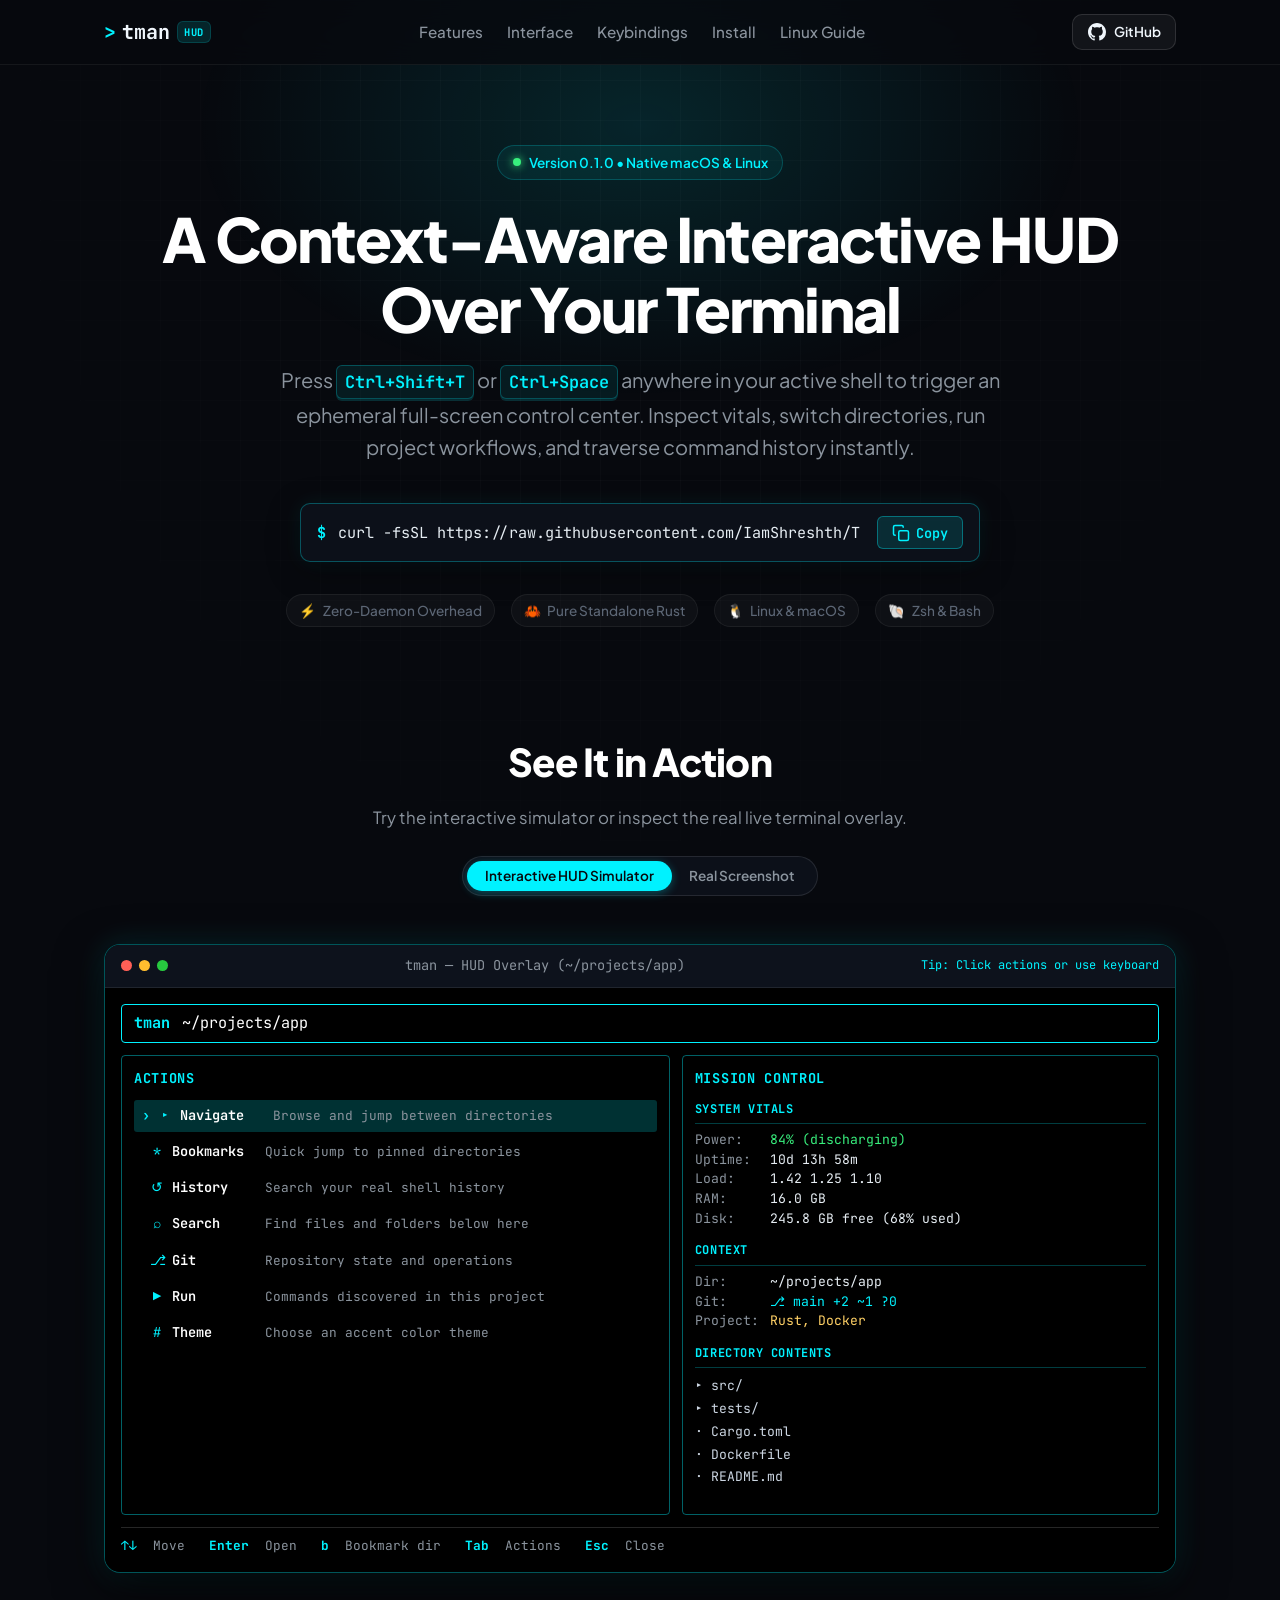
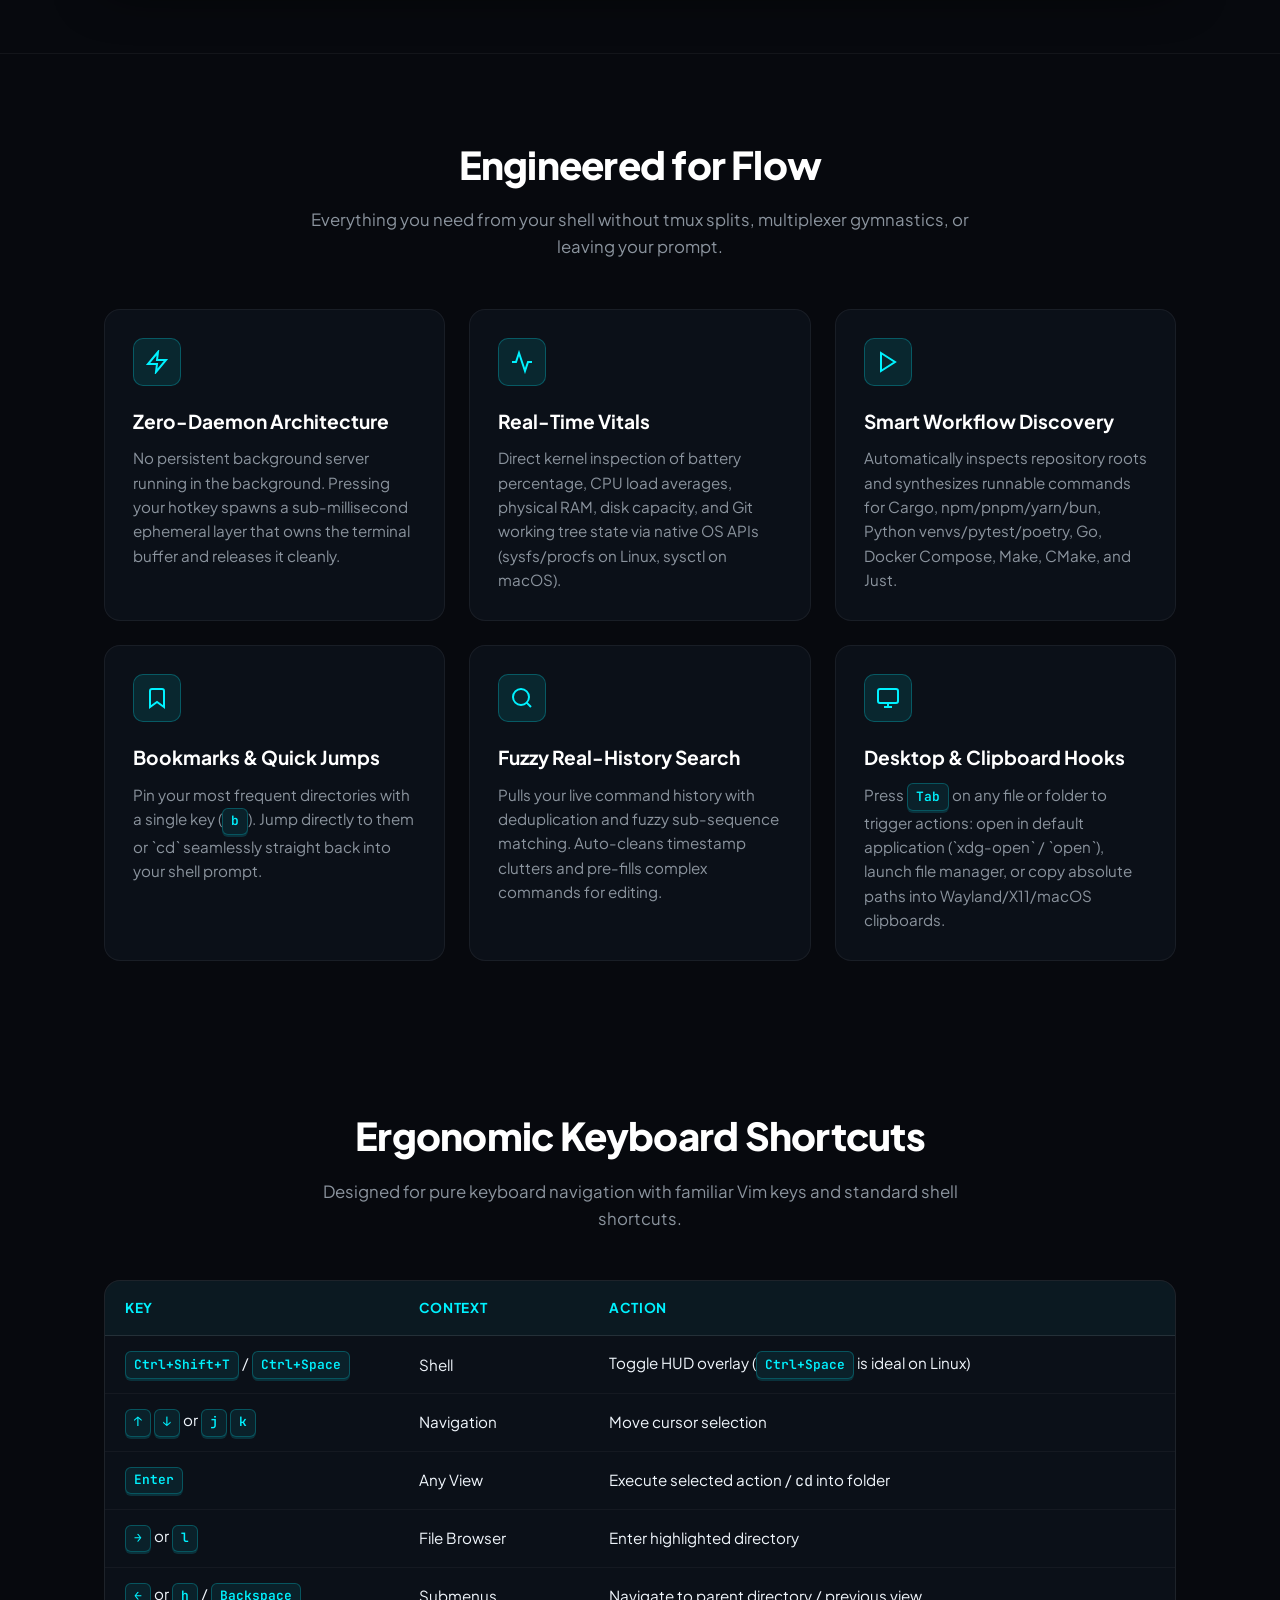
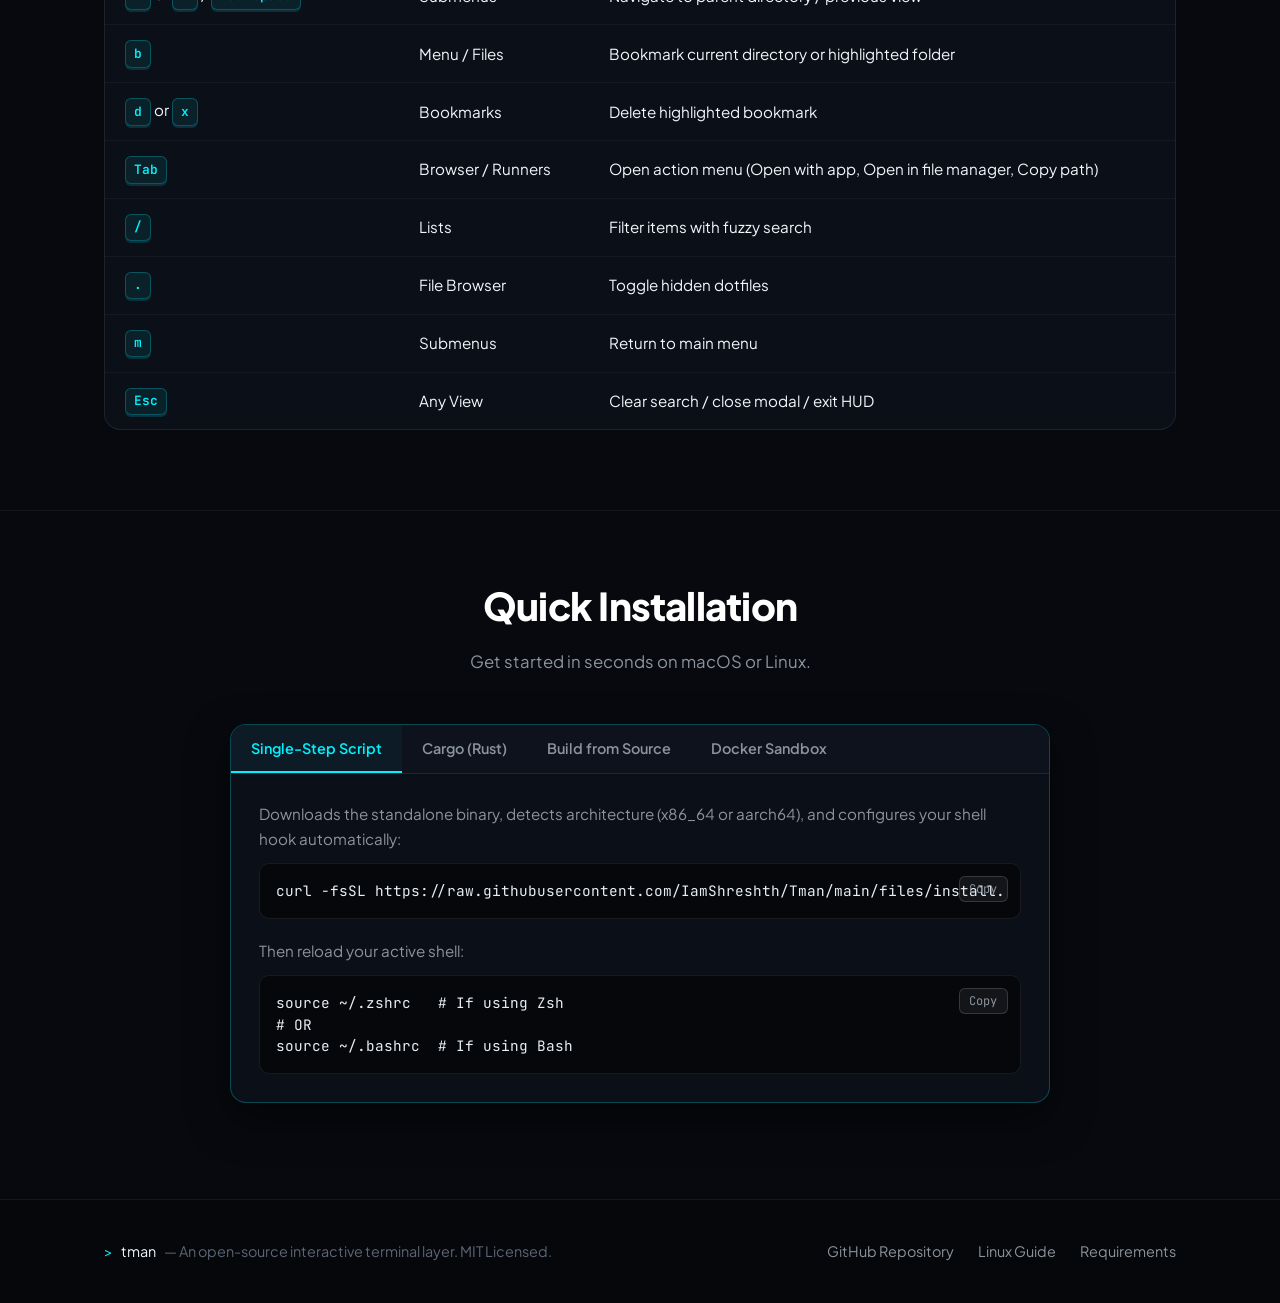
==== docs/index.html @ 61afc5cb "githubpagesadded" ====
<!DOCTYPE html>
<html lang="en">
<head>
  <meta charset="UTF-8">
  <meta name="viewport" content="width=device-width, initial-scale=1.0">
  <title>tman — Context-Aware Interactive HUD for Your Terminal</title>
  <meta name="description" content="tman overlays an interactive HUD directly over your shell prompt with Ctrl+Shift+T or Ctrl+Space. Zero daemons, real-time system telemetry, and workflow discovery in native Rust.">
  <meta name="theme-color" content="#080a0f">

  <!-- OpenGraph / Social Meta -->
  <meta property="og:type" content="website">
  <meta property="og:title" content="tman — Context-Aware Interactive HUD for Your Terminal">
  <meta property="og:description" content="A context-aware interactive layer over your terminal with zero external runtime dependencies. Built for macOS and Linux.">
  <meta property="og:image" content="preview.png">

  <!-- Favicon -->
  <link rel="icon" type="image/svg+xml" href="data:image/svg+xml,<svg xmlns='http://www.w3.org/2000/svg' viewBox='0 0 100 100'><rect width='100' height='100' rx='20' fill='%23080a0f'/><path d='M25 40 L45 50 L25 60' stroke='%2300f2ff' stroke-width='8' fill='none' stroke-linecap='round' stroke-linejoin='round'/><line x1='52' y1='60' x2='75' y2='60' stroke='%2300f2ff' stroke-width='8' stroke-linecap='round'/></svg>">

  <!-- Google Fonts -->
  <link rel="preconnect" href="https://fonts.googleapis.com">
  <link rel="preconnect" href="https://fonts.gstatic.com" crossorigin>
  <link href="https://fonts.googleapis.com/css2?family=JetBrains+Mono:wght@400;500;600;700&family=Plus+Jakarta+Sans:wght@400;500;600;700;800&display=swap" rel="stylesheet">

  <link rel="stylesheet" href="style.css">
</head>
<body>
  <!-- Background Glow & Grid -->
  <div class="bg-glow" aria-hidden="true"></div>
  <div class="bg-grid" aria-hidden="true"></div>

  <!-- Header / Navigation -->
  <header class="site-header">
    <div class="container header-inner">
      <a href="#" class="brand">
        <span class="brand-terminal">&gt;</span>
        <span class="brand-name">tman</span>
        <span class="brand-badge">HUD</span>
      </a>

      <nav class="nav-links">
        <a href="#features">Features</a>
        <a href="#preview">Interface</a>
        <a href="#keybindings">Keybindings</a>
        <a href="#install">Install</a>
        <a href="linux.md">Linux Guide</a>
      </nav>

      <div class="header-actions">
        <a href="https://github.com/IamShreshth/Tman" target="_blank" rel="noopener noreferrer" class="btn btn-secondary btn-sm" id="github-header-btn">
          <svg class="icon" viewBox="0 0 24 24" width="18" height="18" fill="currentColor">
            <path d="M12 0C5.37 0 0 5.37 0 12c0 5.31 3.435 9.795 8.205 11.385.6.105.825-.255.825-.57 0-.285-.015-1.23-.015-2.235-3.015.555-3.795-.735-4.035-1.41-.135-.345-.72-1.41-1.23-1.695-.42-.225-1.02-.78-.015-.795.945-.015 1.62.87 1.845 1.23 1.08 1.815 2.805 1.305 3.495.99.105-.78.42-1.305.765-1.605-2.67-.3-5.46-1.335-5.46-5.925 0-1.305.465-2.385 1.23-3.225-.12-.3-.54-1.53.12-3.18 0 0 1.005-.315 3.3 1.23.96-.27 1.98-.405 3-.405s2.04.135 3 .405c2.295-1.56 3.3-1.23 3.3-1.23.66 1.65.24 2.88.12 3.18.765.84 1.23 1.905 1.23 3.225 0 4.605-2.805 5.625-5.475 5.925.435.375.81 1.095.81 2.22 0 1.605-.015 2.895-.015 3.3 0 .315.225.69.825.57A12.02 12.02 0 0024 12c0-6.63-5.37-12-12-12z"/>
          </svg>
          <span>GitHub</span>
        </a>
      </div>
    </div>
  </header>

  <!-- Hero Section -->
  <section class="hero">
    <div class="container">
      <div class="hero-badge">
        <span class="pulse-dot"></span>
        <span>Version 0.1.0 • Native macOS & Linux</span>
      </div>

      <h1 class="hero-title">
        A Context-Aware Interactive HUD <br class="hidden-mobile">Over Your Terminal
      </h1>

      <p class="hero-subtitle">
        Press <kbd>Ctrl+Shift+T</kbd> or <kbd>Ctrl+Space</kbd> anywhere in your active shell to trigger an ephemeral full-screen control center. Inspect vitals, switch directories, run project workflows, and traverse command history instantly.
      </p>

      <!-- Quick Install Box -->
      <div class="quick-install-box">
        <div class="terminal-prompt-bar">
          <span class="prompt-prefix">$</span>
          <span class="prompt-cmd" id="install-cmd">curl -fsSL https://raw.githubusercontent.com/IamShreshth/Tman/main/files/install.sh | bash</span>
        </div>
        <button class="copy-btn" id="hero-copy-btn" title="Copy to clipboard" aria-label="Copy install command">
          <svg class="copy-icon" viewBox="0 0 24 24" width="18" height="18" fill="none" stroke="currentColor" stroke-width="2">
            <rect x="9" y="9" width="13" height="13" rx="2" ry="2"></rect>
            <path d="M5 15H4a2 2 0 0 1-2-2V4a2 2 0 0 1 2-2h9a2 2 0 0 1 2 2v1"></path>
          </svg>
          <span class="copy-text">Copy</span>
        </button>
      </div>

      <div class="hero-tags">
        <span class="tag"><span class="tag-icon">⚡</span> Zero-Daemon Overhead</span>
        <span class="tag"><span class="tag-icon">🦀</span> Pure Standalone Rust</span>
        <span class="tag"><span class="tag-icon">🐧</span> Linux & macOS</span>
        <span class="tag"><span class="tag-icon">🐚</span> Zsh & Bash</span>
      </div>
    </div>
  </section>

  <!-- Interactive Terminal & Screenshot Preview -->
  <section class="preview-section" id="preview">
    <div class="container">
      <div class="section-header">
        <h2 class="section-title">See It in Action</h2>
        <p class="section-desc">Try the interactive simulator or inspect the real live terminal overlay.</p>
        
        <div class="preview-toggle" role="tablist">
          <button class="toggle-tab active" id="tab-interactive" role="tab" aria-selected="true" aria-controls="interactive-view">Interactive HUD Simulator</button>
          <button class="toggle-tab" id="tab-screenshot" role="tab" aria-selected="false" aria-controls="screenshot-view">Real Screenshot</button>
        </div>
      </div>

      <!-- View 1: Interactive Simulator -->
      <div class="terminal-window" id="interactive-view">
        <div class="terminal-topbar">
          <div class="window-controls">
            <span class="control-dot close"></span>
            <span class="control-dot minimize"></span>
            <span class="control-dot expand"></span>
          </div>
          <div class="window-title">tman — HUD Overlay (~/projects/app)</div>
          <div class="window-hint">Tip: Click actions or use keyboard</div>
        </div>

        <div class="hud-frame">
          <!-- Top Breadcrumb -->
          <div class="hud-header">
            <span class="hud-app-name">tman</span>
            <span class="hud-breadcrumb">~/projects/app</span>
          </div>

          <!-- Main HUD Content: Left Actions + Right Mission Control -->
          <div class="hud-body">
            <!-- Left Panel -->
            <div class="hud-panel hud-left">
              <div class="panel-header">ACTIONS</div>
              <ul class="hud-list" id="sim-list">
                <li class="hud-item active" data-action="navigate">
                  <span class="item-pointer">›</span>
                  <span class="item-icon">▸</span>
                  <span class="item-title">Navigate</span>
                  <span class="item-desc">Browse and jump between directories</span>
                </li>
                <li class="hud-item" data-action="bookmarks">
                  <span class="item-pointer"> </span>
                  <span class="item-icon">*</span>
                  <span class="item-title">Bookmarks</span>
                  <span class="item-desc">Quick jump to pinned directories</span>
                </li>
                <li class="hud-item" data-action="history">
                  <span class="item-pointer"> </span>
                  <span class="item-icon">↺</span>
                  <span class="item-title">History</span>
                  <span class="item-desc">Search your real shell history</span>
                </li>
                <li class="hud-item" data-action="search">
                  <span class="item-pointer"> </span>
                  <span class="item-icon">⌕</span>
                  <span class="item-title">Search</span>
                  <span class="item-desc">Find files and folders below here</span>
                </li>
                <li class="hud-item" data-action="git">
                  <span class="item-pointer"> </span>
                  <span class="item-icon">⎇</span>
                  <span class="item-title">Git</span>
                  <span class="item-desc">Repository state and operations</span>
                </li>
                <li class="hud-item" data-action="run">
                  <span class="item-pointer"> </span>
                  <span class="item-icon">▶</span>
                  <span class="item-title">Run</span>
                  <span class="item-desc">Commands discovered in this project</span>
                </li>
                <li class="hud-item" data-action="theme">
                  <span class="item-pointer"> </span>
                  <span class="item-icon">#</span>
                  <span class="item-title">Theme</span>
                  <span class="item-desc">Choose an accent color theme</span>
                </li>
              </ul>
            </div>

            <!-- Right Panel: Mission Control -->
            <div class="hud-panel hud-right">
              <div class="panel-header">MISSION CONTROL</div>

              <div class="sub-block">
                <div class="sub-block-title">SYSTEM VITALS</div>
                <div class="vitals-row"><span class="vital-label">Power:</span> <span class="vital-val text-green" id="vital-power">84% (discharging)</span></div>
                <div class="vitals-row"><span class="vital-label">Uptime:</span> <span class="vital-val" id="vital-uptime">10d 13h 58m</span></div>
                <div class="vitals-row"><span class="vital-label">Load:</span> <span class="vital-val" id="vital-load">1.42 1.25 1.10</span></div>
                <div class="vitals-row"><span class="vital-label">RAM:</span> <span class="vital-val" id="vital-ram">16.0 GB</span></div>
                <div class="vitals-row"><span class="vital-label">Disk:</span> <span class="vital-val" id="vital-disk">245.8 GB free (68% used)</span></div>
              </div>

              <div class="sub-block">
                <div class="sub-block-title">CONTEXT</div>
                <div class="vitals-row"><span class="vital-label">Dir:</span> <span class="vital-val">~/projects/app</span></div>
                <div class="vitals-row"><span class="vital-label">Git:</span> <span class="vital-val text-cyan">⎇ main +2 ~1 ?0</span></div>
                <div class="vitals-row"><span class="vital-label">Project:</span> <span class="vital-val text-yellow">Rust, Docker</span></div>
              </div>

              <div class="sub-block flex-1">
                <div class="sub-block-title" id="dyn-block-title">DIRECTORY CONTENTS</div>
                <div class="dyn-content" id="dyn-content">
                  <div class="dyn-item">▸ src/</div>
                  <div class="dyn-item">▸ tests/</div>
                  <div class="dyn-item">· Cargo.toml</div>
                  <div class="dyn-item">· Dockerfile</div>
                  <div class="dyn-item">· README.md</div>
                </div>
              </div>
            </div>
          </div>

          <!-- Bottom Footer -->
          <div class="hud-footer">
            <span class="footer-key">↑↓</span> <span class="footer-desc">Move</span>
            <span class="footer-key">Enter</span> <span class="footer-desc">Open</span>
            <span class="footer-key">b</span> <span class="footer-desc">Bookmark dir</span>
            <span class="footer-key">Tab</span> <span class="footer-desc">Actions</span>
            <span class="footer-key">Esc</span> <span class="footer-desc">Close</span>
          </div>
        </div>
      </div>

      <!-- View 2: Real Screenshot -->
      <div class="screenshot-window hidden" id="screenshot-view">
        <img src="preview.png" alt="Real screenshot of tman interface in terminal" class="real-screenshot" loading="lazy">
      </div>
    </div>
  </section>

  <!-- Features Section -->
  <section class="features-section" id="features">
    <div class="container">
      <div class="section-header">
        <h2 class="section-title">Engineered for Flow</h2>
        <p class="section-desc">Everything you need from your shell without tmux splits, multiplexer gymnastics, or leaving your prompt.</p>
      </div>

      <div class="features-grid">
        <!-- Feature 1 -->
        <div class="feature-card">
          <div class="feature-icon-box">
            <svg viewBox="0 0 24 24" width="24" height="24" fill="none" stroke="currentColor" stroke-width="2">
              <path d="M13 2L3 14h9l-1 8 10-12h-9l1-8z"></path>
            </svg>
          </div>
          <h3 class="feature-title">Zero-Daemon Architecture</h3>
          <p class="feature-desc">No persistent background server running in the background. Pressing your hotkey spawns a sub-millisecond ephemeral layer that owns the terminal buffer and releases it cleanly.</p>
        </div>

        <!-- Feature 2 -->
        <div class="feature-card">
          <div class="feature-icon-box">
            <svg viewBox="0 0 24 24" width="24" height="24" fill="none" stroke="currentColor" stroke-width="2">
              <path d="M22 12h-4l-3 9L9 3l-3 9H2"></path>
            </svg>
          </div>
          <h3 class="feature-title">Real-Time Vitals</h3>
          <p class="feature-desc">Direct kernel inspection of battery percentage, CPU load averages, physical RAM, disk capacity, and Git working tree state via native OS APIs (sysfs/procfs on Linux, sysctl on macOS).</p>
        </div>

        <!-- Feature 3 -->
        <div class="feature-card">
          <div class="feature-icon-box">
            <svg viewBox="0 0 24 24" width="24" height="24" fill="none" stroke="currentColor" stroke-width="2">
              <polygon points="5 3 19 12 5 21 5 3"></polygon>
            </svg>
          </div>
          <h3 class="feature-title">Smart Workflow Discovery</h3>
          <p class="feature-desc">Automatically inspects repository roots and synthesizes runnable commands for Cargo, npm/pnpm/yarn/bun, Python venvs/pytest/poetry, Go, Docker Compose, Make, CMake, and Just.</p>
        </div>

        <!-- Feature 4 -->
        <div class="feature-card">
          <div class="feature-icon-box">
            <svg viewBox="0 0 24 24" width="24" height="24" fill="none" stroke="currentColor" stroke-width="2">
              <path d="M19 21l-7-5-7 5V5a2 2 0 0 1 2-2h10a2 2 0 0 1 2 2z"></path>
            </svg>
          </div>
          <h3 class="feature-title">Bookmarks &amp; Quick Jumps</h3>
          <p class="feature-desc">Pin your most frequent directories with a single key (<kbd>b</kbd>). Jump directly to them or `cd` seamlessly straight back into your shell prompt.</p>
        </div>

        <!-- Feature 5 -->
        <div class="feature-card">
          <div class="feature-icon-box">
            <svg viewBox="0 0 24 24" width="24" height="24" fill="none" stroke="currentColor" stroke-width="2">
              <circle cx="11" cy="11" r="8"></circle>
              <line x1="21" y1="21" x2="16.65" y2="16.65"></line>
            </svg>
          </div>
          <h3 class="feature-title">Fuzzy Real-History Search</h3>
          <p class="feature-desc">Pulls your live command history with deduplication and fuzzy sub-sequence matching. Auto-cleans timestamp clutters and pre-fills complex commands for editing.</p>
        </div>

        <!-- Feature 6 -->
        <div class="feature-card">
          <div class="feature-icon-box">
            <svg viewBox="0 0 24 24" width="24" height="24" fill="none" stroke="currentColor" stroke-width="2">
              <rect x="2" y="3" width="20" height="14" rx="2" ry="2"></rect>
              <line x1="8" y1="21" x2="16" y2="21"></line>
              <line x1="12" y1="17" x2="12" y2="21"></line>
            </svg>
          </div>
          <h3 class="feature-title">Desktop &amp; Clipboard Hooks</h3>
          <p class="feature-desc">Press <kbd>Tab</kbd> on any file or folder to trigger actions: open in default application (`xdg-open` / `open`), launch file manager, or copy absolute paths into Wayland/X11/macOS clipboards.</p>
        </div>
      </div>
    </div>
  </section>

  <!-- Keybindings Section -->
  <section class="keybindings-section" id="keybindings">
    <div class="container">
      <div class="section-header">
        <h2 class="section-title">Ergonomic Keyboard Shortcuts</h2>
        <p class="section-desc">Designed for pure keyboard navigation with familiar Vim keys and standard shell shortcuts.</p>
      </div>

      <div class="table-card">
        <table class="key-table">
          <thead>
            <tr>
              <th>Key</th>
              <th>Context</th>
              <th>Action</th>
            </tr>
          </thead>
          <tbody>
            <tr>
              <td><kbd>Ctrl+Shift+T</kbd> / <kbd>Ctrl+Space</kbd></td>
              <td>Shell</td>
              <td>Toggle HUD overlay (<kbd>Ctrl+Space</kbd> is ideal on Linux)</td>
            </tr>
            <tr>
              <td><kbd>↑</kbd> <kbd>↓</kbd> or <kbd>j</kbd> <kbd>k</kbd></td>
              <td>Navigation</td>
              <td>Move cursor selection</td>
            </tr>
            <tr>
              <td><kbd>Enter</kbd></td>
              <td>Any View</td>
              <td>Execute selected action / <code>cd</code> into folder</td>
            </tr>
            <tr>
              <td><kbd>→</kbd> or <kbd>l</kbd></td>
              <td>File Browser</td>
              <td>Enter highlighted directory</td>
            </tr>
            <tr>
              <td><kbd>←</kbd> or <kbd>h</kbd> / <kbd>Backspace</kbd></td>
              <td>Submenus</td>
              <td>Navigate to parent directory / previous view</td>
            </tr>
            <tr>
              <td><kbd>b</kbd></td>
              <td>Menu / Files</td>
              <td>Bookmark current directory or highlighted folder</td>
            </tr>
            <tr>
              <td><kbd>d</kbd> or <kbd>x</kbd></td>
              <td>Bookmarks</td>
              <td>Delete highlighted bookmark</td>
            </tr>
            <tr>
              <td><kbd>Tab</kbd></td>
              <td>Browser / Runners</td>
              <td>Open action menu (Open with app, Open in file manager, Copy path)</td>
            </tr>
            <tr>
              <td><kbd>/</kbd></td>
              <td>Lists</td>
              <td>Filter items with fuzzy search</td>
            </tr>
            <tr>
              <td><kbd>.</kbd></td>
              <td>File Browser</td>
              <td>Toggle hidden dotfiles</td>
            </tr>
            <tr>
              <td><kbd>m</kbd></td>
              <td>Submenus</td>
              <td>Return to main menu</td>
            </tr>
            <tr>
              <td><kbd>Esc</kbd></td>
              <td>Any View</td>
              <td>Clear search / close modal / exit HUD</td>
            </tr>
          </tbody>
        </table>
      </div>
    </div>
  </section>

  <!-- Installation Section -->
  <section class="install-section" id="install">
    <div class="container">
      <div class="section-header">
        <h2 class="section-title">Quick Installation</h2>
        <p class="section-desc">Get started in seconds on macOS or Linux.</p>
      </div>

      <div class="install-tabs-card">
        <div class="install-tabs-nav" role="tablist">
          <button class="inst-tab active" data-tab="curl" role="tab">Single-Step Script</button>
          <button class="inst-tab" data-tab="cargo" role="tab">Cargo (Rust)</button>
          <button class="inst-tab" data-tab="source" role="tab">Build from Source</button>
          <button class="inst-tab" data-tab="docker" role="tab">Docker Sandbox</button>
        </div>

        <div class="install-tab-content active" id="tab-curl">
          <p class="tab-note">Downloads the standalone binary, detects architecture (x86_64 or aarch64), and configures your shell hook automatically:</p>
          <div class="code-block">
            <pre><code>curl -fsSL https://raw.githubusercontent.com/IamShreshth/Tman/main/files/install.sh | bash</code></pre>
            <button class="code-copy-btn" data-clipboard="curl -fsSL https://raw.githubusercontent.com/IamShreshth/Tman/main/files/install.sh | bash" aria-label="Copy command">Copy</button>
          </div>
          <div class="tab-note mt-2">Then reload your active shell:</div>
          <div class="code-block">
            <pre><code>source ~/.zshrc   # If using Zsh
# OR
source ~/.bashrc  # If using Bash</code></pre>
            <button class="code-copy-btn" data-clipboard="source ~/.zshrc # OR source ~/.bashrc" aria-label="Copy command">Copy</button>
          </div>
        </div>

        <div class="install-tab-content" id="tab-cargo">
          <p class="tab-note">Compile and install via Cargo directly from the repository:</p>
          <div class="code-block">
            <pre><code>cargo install --git https://github.com/IamShreshth/Tman.git --locked</code></pre>
            <button class="code-copy-btn" data-clipboard="cargo install --git https://github.com/IamShreshth/Tman.git --locked" aria-label="Copy command">Copy</button>
          </div>
          <div class="tab-note mt-2">Append the hook to your shell configuration:</div>
          <div class="code-block">
            <pre><code># For Zsh:
echo 'eval "$(tman init zsh)"' >> ~/.zshrc

# For Bash:
echo 'eval "$(tman init bash)"' >> ~/.bashrc</code></pre>
            <button class="code-copy-btn" data-clipboard="echo 'eval &quot;$(tman init zsh)&quot;' >> ~/.zshrc" aria-label="Copy command">Copy</button>
          </div>
        </div>

        <div class="install-tab-content" id="tab-source">
          <p class="tab-note">Clone the repository and run the local builder:</p>
          <div class="code-block">
            <pre><code>git clone https://github.com/IamShreshth/Tman.git
cd Tman
./files/install.sh</code></pre>
            <button class="code-copy-btn" data-clipboard="git clone https://github.com/IamShreshth/Tman.git &amp;&amp; cd Tman &amp;&amp; ./files/install.sh" aria-label="Copy command">Copy</button>
          </div>
        </div>

        <div class="install-tab-content" id="tab-docker">
          <p class="tab-note">Test the Linux build without modifying your local system:</p>
          <div class="code-block">
            <pre><code># Run tests inside clean Linux container:
docker run --rm -v "$PWD":/usr/src/tman -w /usr/src/tman rust:slim cargo test

# Launch the interactive overlay in Linux:
docker run --rm -it -v "$PWD":/usr/src/tman -w /usr/src/tman rust:slim cargo run -- ui</code></pre>
            <button class="code-copy-btn" data-clipboard="docker run --rm -it -v &quot;$PWD&quot;:/usr/src/tman -w /usr/src/tman rust:slim cargo run -- ui" aria-label="Copy command">Copy</button>
          </div>
        </div>
      </div>
    </div>
  </section>

  <!-- Footer -->
  <footer class="site-footer">
    <div class="container footer-inner">
      <div class="footer-left">
        <span class="brand-terminal">&gt;</span>
        <span class="brand-name">tman</span>
        <span class="footer-copy">— An open-source interactive terminal layer. MIT Licensed.</span>
      </div>
      <div class="footer-right">
        <a href="https://github.com/IamShreshth/Tman" target="_blank" rel="noopener noreferrer">GitHub Repository</a>
        <a href="linux.md">Linux Guide</a>
        <a href="requirements.txt">Requirements</a>
      </div>
    </div>
  </footer>

  <script src="app.js"></script>
</body>
</html>
---- docs/style.css ----
/* ==============================================================================
   tman — GitHub Pages Stylesheet (Vanilla CSS)
   ============================================================================== */

:root {
  --bg-primary: #07090e;
  --bg-secondary: #0d121c;
  --bg-card: rgba(14, 19, 29, 0.75);
  --bg-card-hover: rgba(19, 26, 40, 0.85);
  --border-color: rgba(0, 242, 255, 0.15);
  --border-glow: rgba(0, 242, 255, 0.4);
  
  --cyan-primary: #00f2ff;
  --cyan-dim: #00a8b3;
  --cyan-glow: rgba(0, 242, 255, 0.25);
  
  --green: #38ef7d;
  --yellow: #ffd166;
  --red: #ff5c77;
  
  --text-main: #f0f6fc;
  --text-muted: #8b949e;
  --text-dim: #5c6675;
  
  --font-mono: 'JetBrains Mono', monospace;
  --font-sans: 'Plus Jakarta Sans', -apple-system, BlinkMacSystemFont, 'Segoe UI', Roboto, sans-serif;
  
  --radius-sm: 6px;
  --radius-md: 10px;
  --radius-lg: 16px;
  --radius-full: 9999px;
  
  --transition: all 0.2s cubic-bezier(0.16, 1, 0.3, 1);
}

/* Reset & Base */
*, *::before, *::after {
  box-sizing: border-box;
  margin: 0;
  padding: 0;
}

html {
  scroll-behavior: smooth;
  font-size: 16px;
  color-scheme: dark;
}

body {
  font-family: var(--font-sans);
  background-color: var(--bg-primary);
  color: var(--text-main);
  line-height: 1.6;
  min-height: 100vh;
  position: relative;
  overflow-x: hidden;
  -webkit-font-smoothing: antialiased;
}

/* Background Atmosphere */
.bg-glow {
  position: fixed;
  top: -150px;
  left: 50%;
  transform: translateX(-50%);
  width: 900px;
  height: 550px;
  background: radial-gradient(ellipse at center, rgba(0, 242, 255, 0.12) 0%, rgba(13, 18, 28, 0) 70%);
  z-index: -2;
  pointer-events: none;
}

.bg-grid {
  position: fixed;
  inset: 0;
  background-image: 
    linear-gradient(to right, rgba(255, 255, 255, 0.02) 1px, transparent 1px),
    linear-gradient(to bottom, rgba(255, 255, 255, 0.02) 1px, transparent 1px);
  background-size: 40px 40px;
  z-index: -1;
  pointer-events: none;
  mask-image: radial-gradient(ellipse at 50% 20%, black 30%, transparent 80%);
  -webkit-mask-image: radial-gradient(ellipse at 50% 20%, black 30%, transparent 80%);
}

.container {
  width: 100%;
  max-width: 1120px;
  margin: 0 auto;
  padding: 0 1.5rem;
}

/* Typography Helpers */
a {
  color: var(--cyan-primary);
  text-decoration: none;
  transition: var(--transition);
}
a:hover {
  color: #fff;
}

code, kbd, pre {
  font-family: var(--font-mono);
}

kbd {
  display: inline-block;
  padding: 0.15rem 0.5rem;
  font-size: 0.85em;
  font-family: var(--font-mono);
  font-weight: 600;
  color: var(--cyan-primary);
  background: rgba(0, 242, 255, 0.08);
  border: 1px solid rgba(0, 242, 255, 0.25);
  border-radius: var(--radius-sm);
  box-shadow: 0 2px 0 rgba(0, 242, 255, 0.15);
}

/* Header */
.site-header {
  position: sticky;
  top: 0;
  z-index: 100;
  background: rgba(7, 9, 14, 0.8);
  backdrop-filter: blur(14px);
  -webkit-backdrop-filter: blur(14px);
  border-bottom: 1px solid rgba(255, 255, 255, 0.06);
}

.header-inner {
  display: flex;
  align-items: center;
  justify-content: space-between;
  height: 64px;
}

.brand {
  display: flex;
  align-items: center;
  gap: 0.4rem;
  font-family: var(--font-mono);
  font-size: 1.25rem;
  font-weight: 700;
  color: var(--text-main);
}
.brand-terminal {
  color: var(--cyan-primary);
}
.brand-badge {
  font-size: 0.65rem;
  padding: 0.1rem 0.4rem;
  background: rgba(0, 242, 255, 0.12);
  border: 1px solid var(--border-color);
  color: var(--cyan-primary);
  border-radius: var(--radius-sm);
  letter-spacing: 0.05em;
  font-weight: 700;
}

.nav-links {
  display: flex;
  align-items: center;
  gap: 1.5rem;
}
.nav-links a {
  color: var(--text-muted);
  font-size: 0.95rem;
  font-weight: 500;
}
.nav-links a:hover {
  color: var(--cyan-primary);
}

/* Buttons */
.btn {
  display: inline-flex;
  align-items: center;
  gap: 0.5rem;
  font-family: var(--font-sans);
  font-weight: 600;
  font-size: 0.95rem;
  padding: 0.6rem 1.25rem;
  border-radius: var(--radius-md);
  cursor: pointer;
  border: 1px solid transparent;
  transition: var(--transition);
}
.btn-sm {
  padding: 0.4rem 0.9rem;
  font-size: 0.85rem;
}
.btn-secondary {
  background: rgba(255, 255, 255, 0.05);
  border-color: rgba(255, 255, 255, 0.12);
  color: var(--text-main);
}
.btn-secondary:hover {
  background: rgba(255, 255, 255, 0.1);
  border-color: rgba(255, 255, 255, 0.25);
  color: #fff;
}

/* Hero Section */
.hero {
  padding: 5rem 0 3.5rem;
  text-align: center;
}

.hero-badge {
  display: inline-flex;
  align-items: center;
  gap: 0.5rem;
  padding: 0.35rem 0.9rem;
  background: rgba(0, 242, 255, 0.06);
  border: 1px solid rgba(0, 242, 255, 0.2);
  border-radius: var(--radius-full);
  font-size: 0.85rem;
  font-weight: 600;
  color: var(--cyan-primary);
  margin-bottom: 1.5rem;
}
.pulse-dot {
  width: 8px;
  height: 8px;
  border-radius: 50%;
  background-color: var(--green);
  box-shadow: 0 0 8px var(--green);
  animation: pulse 2s infinite;
}
@keyframes pulse {
  0% { transform: scale(0.95); opacity: 0.8; }
  50% { transform: scale(1.2); opacity: 1; }
  100% { transform: scale(0.95); opacity: 0.8; }
}

.hero-title {
  font-size: clamp(2.2rem, 5vw, 3.8rem);
  font-weight: 800;
  line-height: 1.15;
  letter-spacing: -0.03em;
  color: #fff;
  margin-bottom: 1.25rem;
}

.hero-subtitle {
  font-size: clamp(1rem, 2vw, 1.25rem);
  color: var(--text-muted);
  max-width: 720px;
  margin: 0 auto 2.5rem;
  line-height: 1.6;
}

/* Quick Install Box */
.quick-install-box {
  display: flex;
  align-items: center;
  justify-content: space-between;
  max-width: 680px;
  margin: 0 auto 2rem;
  background: rgba(13, 18, 28, 0.85);
  border: 1px solid rgba(0, 242, 255, 0.3);
  box-shadow: 0 8px 32px rgba(0, 0, 0, 0.4), 0 0 20px rgba(0, 242, 255, 0.08);
  border-radius: var(--radius-md);
  padding: 0.75rem 1rem;
  gap: 1rem;
}
.terminal-prompt-bar {
  display: flex;
  align-items: center;
  gap: 0.75rem;
  font-family: var(--font-mono);
  font-size: 0.95rem;
  overflow-x: auto;
  white-space: nowrap;
}
.prompt-prefix {
  color: var(--cyan-primary);
  font-weight: 700;
  user-select: none;
}
.prompt-cmd {
  color: #e6edf3;
}
.copy-btn {
  display: flex;
  align-items: center;
  gap: 0.4rem;
  background: rgba(0, 242, 255, 0.12);
  border: 1px solid rgba(0, 242, 255, 0.35);
  color: var(--cyan-primary);
  font-family: var(--font-mono);
  font-size: 0.85rem;
  font-weight: 600;
  padding: 0.4rem 0.85rem;
  border-radius: var(--radius-sm);
  cursor: pointer;
  transition: var(--transition);
  flex-shrink: 0;
}
.copy-btn:hover {
  background: rgba(0, 242, 255, 0.25);
  border-color: var(--cyan-primary);
  color: #fff;
  transform: translateY(-1px);
}
.copy-btn.copied {
  background: rgba(56, 239, 125, 0.2);
  border-color: var(--green);
  color: var(--green);
}

.hero-tags {
  display: flex;
  flex-wrap: wrap;
  justify-content: center;
  gap: 1rem;
}
.tag {
  display: inline-flex;
  align-items: center;
  gap: 0.4rem;
  font-size: 0.85rem;
  font-weight: 500;
  color: var(--text-dim);
  background: rgba(255, 255, 255, 0.03);
  border: 1px solid rgba(255, 255, 255, 0.06);
  padding: 0.3rem 0.75rem;
  border-radius: var(--radius-full);
}

/* Section Header */
.section-header {
  text-align: center;
  max-width: 680px;
  margin: 0 auto 3rem;
}
.section-title {
  font-size: clamp(1.8rem, 3.5vw, 2.4rem);
  font-weight: 800;
  letter-spacing: -0.02em;
  color: #fff;
  margin-bottom: 0.75rem;
}
.section-desc {
  font-size: 1.05rem;
  color: var(--text-muted);
}

/* Preview Section & HUD Mockup */
.preview-section {
  padding: 3rem 0 5rem;
}

.preview-toggle {
  display: inline-flex;
  background: rgba(14, 19, 29, 0.8);
  border: 1px solid rgba(255, 255, 255, 0.1);
  padding: 0.25rem;
  border-radius: var(--radius-full);
  margin-top: 1.5rem;
}
.toggle-tab {
  background: transparent;
  border: none;
  color: var(--text-muted);
  font-family: var(--font-sans);
  font-weight: 600;
  font-size: 0.85rem;
  padding: 0.4rem 1.1rem;
  border-radius: var(--radius-full);
  cursor: pointer;
  transition: var(--transition);
}
.toggle-tab.active {
  background: var(--cyan-primary);
  color: #07090e;
  box-shadow: 0 2px 10px rgba(0, 242, 255, 0.3);
}

.terminal-window {
  background: #000;
  border: 1px solid rgba(0, 242, 255, 0.35);
  box-shadow: 0 16px 48px rgba(0, 0, 0, 0.7), 0 0 30px rgba(0, 242, 255, 0.15);
  border-radius: var(--radius-lg);
  overflow: hidden;
  font-family: var(--font-mono);
}

.terminal-topbar {
  display: flex;
  align-items: center;
  justify-content: space-between;
  padding: 0.65rem 1rem;
  background: #0d121c;
  border-bottom: 1px solid rgba(255, 255, 255, 0.08);
}
.window-controls {
  display: flex;
  gap: 0.45rem;
}
.control-dot {
  width: 11px;
  height: 11px;
  border-radius: 50%;
}
.control-dot.close { background: #ff5f56; }
.control-dot.minimize { background: #ffbd2e; }
.control-dot.expand { background: #27c93f; }
.window-title {
  font-size: 0.85rem;
  color: var(--text-muted);
}
.window-hint {
  font-size: 0.75rem;
  color: var(--cyan-primary);
}

/* Authentic TUI HUD Styling */
.hud-frame {
  padding: 1rem;
  background: #000;
  color: #fff;
}

.hud-header {
  border: 1px solid var(--cyan-primary);
  border-radius: 4px;
  padding: 0.4rem 0.75rem;
  margin-bottom: 0.75rem;
  display: flex;
  gap: 0.75rem;
  font-size: 0.95rem;
}
.hud-app-name {
  color: var(--cyan-primary);
  font-weight: 700;
}
.hud-breadcrumb {
  color: #fff;
}

.hud-body {
  display: grid;
  grid-template-columns: 1.15fr 1fr;
  gap: 0.75rem;
  min-height: 380px;
}

.hud-panel {
  border: 1px solid rgba(0, 242, 255, 0.4);
  border-radius: 4px;
  padding: 0.75rem;
  display: flex;
  flex-direction: column;
}
.hud-panel .panel-header {
  font-weight: 700;
  color: var(--cyan-primary);
  font-size: 0.85rem;
  margin-bottom: 0.6rem;
  letter-spacing: 0.05em;
}

.hud-list {
  list-style: none;
  display: flex;
  flex-direction: column;
  gap: 0.2rem;
}
.hud-item {
  display: flex;
  align-items: baseline;
  gap: 0.5rem;
  padding: 0.35rem 0.5rem;
  border-radius: 3px;
  cursor: pointer;
  transition: background 0.15s ease;
  font-size: 0.85rem;
}
.hud-item:hover {
  background: rgba(0, 242, 255, 0.08);
}
.hud-item.active {
  background: rgba(0, 242, 255, 0.2);
  color: #fff;
}
.hud-item.active .item-pointer {
  color: var(--cyan-primary);
}
.item-pointer {
  color: transparent;
  font-weight: 700;
}
.item-icon {
  color: var(--cyan-primary);
  width: 14px;
  display: inline-block;
  text-align: center;
}
.item-title {
  font-weight: 600;
  min-width: 85px;
}
.item-desc {
  color: #8b949e;
  font-size: 0.8rem;
  white-space: nowrap;
  overflow: hidden;
  text-overflow: ellipsis;
}

/* Mission Control Sub-blocks */
.sub-block {
  margin-bottom: 0.8rem;
}
.sub-block.flex-1 {
  flex: 1;
}
.sub-block-title {
  color: var(--cyan-primary);
  font-size: 0.75rem;
  font-weight: 700;
  border-bottom: 1px solid rgba(0, 242, 255, 0.25);
  padding-bottom: 0.25rem;
  margin-bottom: 0.4rem;
  letter-spacing: 0.05em;
}
.vitals-row {
  display: flex;
  font-size: 0.82rem;
  line-height: 1.5;
}
.vital-label {
  width: 75px;
  color: #8b949e;
}
.vital-val {
  color: #e6edf3;
}
.text-green { color: var(--green); }
.text-cyan { color: var(--cyan-primary); }
.text-yellow { color: var(--yellow); }

.dyn-content {
  font-size: 0.82rem;
  line-height: 1.5;
  color: #cbd5e1;
}
.dyn-item {
  padding: 0.1rem 0;
}

.hud-footer {
  border-top: 1px solid rgba(255, 255, 255, 0.15);
  margin-top: 0.75rem;
  padding-top: 0.5rem;
  display: flex;
  gap: 1rem;
  font-size: 0.8rem;
  color: #8b949e;
}
.footer-key {
  color: var(--cyan-primary);
  font-weight: 700;
}
.footer-desc {
  margin-right: 0.5rem;
}

/* Real Screenshot View */
.screenshot-window {
  border-radius: var(--radius-lg);
  overflow: hidden;
  border: 1px solid rgba(0, 242, 255, 0.3);
  box-shadow: 0 16px 48px rgba(0, 0, 0, 0.7);
}
.real-screenshot {
  width: 100%;
  display: block;
}
.hidden {
  display: none !important;
}

/* Features Grid */
.features-section {
  padding: 5rem 0;
  border-top: 1px solid rgba(255, 255, 255, 0.05);
}
.features-grid {
  display: grid;
  grid-template-columns: repeat(auto-fit, minmax(320px, 1fr));
  gap: 1.5rem;
}
.feature-card {
  background: var(--bg-card);
  border: 1px solid rgba(255, 255, 255, 0.06);
  border-radius: var(--radius-lg);
  padding: 1.75rem;
  transition: var(--transition);
  display: flex;
  flex-direction: column;
}
.feature-card:hover {
  background: var(--bg-card-hover);
  border-color: rgba(0, 242, 255, 0.35);
  transform: translateY(-3px);
  box-shadow: 0 10px 30px rgba(0, 0, 0, 0.4), 0 0 20px rgba(0, 242, 255, 0.05);
}
.feature-icon-box {
  width: 48px;
  height: 48px;
  border-radius: var(--radius-md);
  background: rgba(0, 242, 255, 0.1);
  border: 1px solid rgba(0, 242, 255, 0.25);
  color: var(--cyan-primary);
  display: flex;
  align-items: center;
  justify-content: center;
  margin-bottom: 1.25rem;
}
.feature-title {
  font-size: 1.2rem;
  font-weight: 700;
  color: #fff;
  margin-bottom: 0.6rem;
}
.feature-desc {
  font-size: 0.95rem;
  color: var(--text-muted);
  line-height: 1.6;
}

/* Keybindings Cheatsheet Table */
.keybindings-section {
  padding: 4rem 0 5rem;
}
.table-card {
  background: var(--bg-card);
  border: 1px solid rgba(255, 255, 255, 0.08);
  border-radius: var(--radius-lg);
  overflow-x: auto;
}
.key-table {
  width: 100%;
  border-collapse: collapse;
  text-align: left;
}
.key-table th {
  padding: 1rem 1.25rem;
  background: rgba(0, 242, 255, 0.04);
  border-bottom: 1px solid rgba(255, 255, 255, 0.1);
  font-size: 0.85rem;
  font-weight: 700;
  color: var(--cyan-primary);
  text-transform: uppercase;
  letter-spacing: 0.05em;
}
.key-table td {
  padding: 0.9rem 1.25rem;
  border-bottom: 1px solid rgba(255, 255, 255, 0.04);
  font-size: 0.95rem;
}
.key-table tr:last-child td {
  border-bottom: none;
}
.key-table tr:hover td {
  background: rgba(255, 255, 255, 0.02);
}

/* Installation Tabs Card */
.install-section {
  padding: 4rem 0 6rem;
  border-top: 1px solid rgba(255, 255, 255, 0.05);
}
.install-tabs-card {
  max-width: 820px;
  margin: 0 auto;
  background: var(--bg-card);
  border: 1px solid rgba(0, 242, 255, 0.25);
  border-radius: var(--radius-lg);
  overflow: hidden;
  box-shadow: 0 16px 40px rgba(0, 0, 0, 0.5);
}
.install-tabs-nav {
  display: flex;
  background: #0d121c;
  border-bottom: 1px solid rgba(255, 255, 255, 0.08);
  overflow-x: auto;
}
.inst-tab {
  background: transparent;
  border: none;
  border-bottom: 2px solid transparent;
  color: var(--text-muted);
  font-family: var(--font-sans);
  font-weight: 600;
  font-size: 0.9rem;
  padding: 0.9rem 1.25rem;
  cursor: pointer;
  white-space: nowrap;
  transition: var(--transition);
}
.inst-tab:hover {
  color: #fff;
}
.inst-tab.active {
  color: var(--cyan-primary);
  border-bottom-color: var(--cyan-primary);
  background: rgba(0, 242, 255, 0.04);
}
.install-tab-content {
  padding: 1.75rem;
  display: none;
}
.install-tab-content.active {
  display: block;
}
.tab-note {
  font-size: 0.95rem;
  color: var(--text-muted);
  margin-bottom: 0.75rem;
}
.mt-2 { margin-top: 1.25rem; }

.code-block {
  position: relative;
  background: #05070a;
  border: 1px solid rgba(255, 255, 255, 0.08);
  border-radius: var(--radius-md);
  padding: 1rem;
}
.code-block pre {
  margin: 0;
  overflow-x: auto;
  font-size: 0.9rem;
  color: #e6edf3;
  line-height: 1.5;
}
.code-copy-btn {
  position: absolute;
  top: 0.75rem;
  right: 0.75rem;
  background: rgba(255, 255, 255, 0.06);
  border: 1px solid rgba(255, 255, 255, 0.15);
  color: var(--text-muted);
  font-family: var(--font-mono);
  font-size: 0.75rem;
  padding: 0.25rem 0.6rem;
  border-radius: var(--radius-sm);
  cursor: pointer;
  transition: var(--transition);
}
.code-copy-btn:hover {
  background: rgba(0, 242, 255, 0.15);
  border-color: var(--cyan-primary);
  color: var(--cyan-primary);
}
.code-copy-btn.copied {
  background: rgba(56, 239, 125, 0.2);
  border-color: var(--green);
  color: var(--green);
}

/* Site Footer */
.site-footer {
  border-top: 1px solid rgba(255, 255, 255, 0.06);
  padding: 2.5rem 0;
  background: #05070a;
}
.footer-inner {
  display: flex;
  align-items: center;
  justify-content: space-between;
  flex-wrap: wrap;
  gap: 1.5rem;
}
.footer-left {
  display: flex;
  align-items: center;
  gap: 0.5rem;
  font-size: 0.9rem;
}
.footer-copy {
  color: var(--text-dim);
}
.footer-right {
  display: flex;
  gap: 1.5rem;
  font-size: 0.9rem;
}
.footer-right a {
  color: var(--text-muted);
}
.footer-right a:hover {
  color: var(--cyan-primary);
}

/* Responsive adjustments */
@media (max-width: 860px) {
  .hud-body {
    grid-template-columns: 1fr;
  }
  .hud-list {
    margin-bottom: 0.75rem;
  }
}

@media (max-width: 680px) {
  .hidden-mobile {
    display: none;
  }
  .nav-links {
    display: none;
  }
  .quick-install-box {
    flex-direction: column;
    align-items: stretch;
  }
  .footer-inner {
    flex-direction: column;
    text-align: center;
  }
}
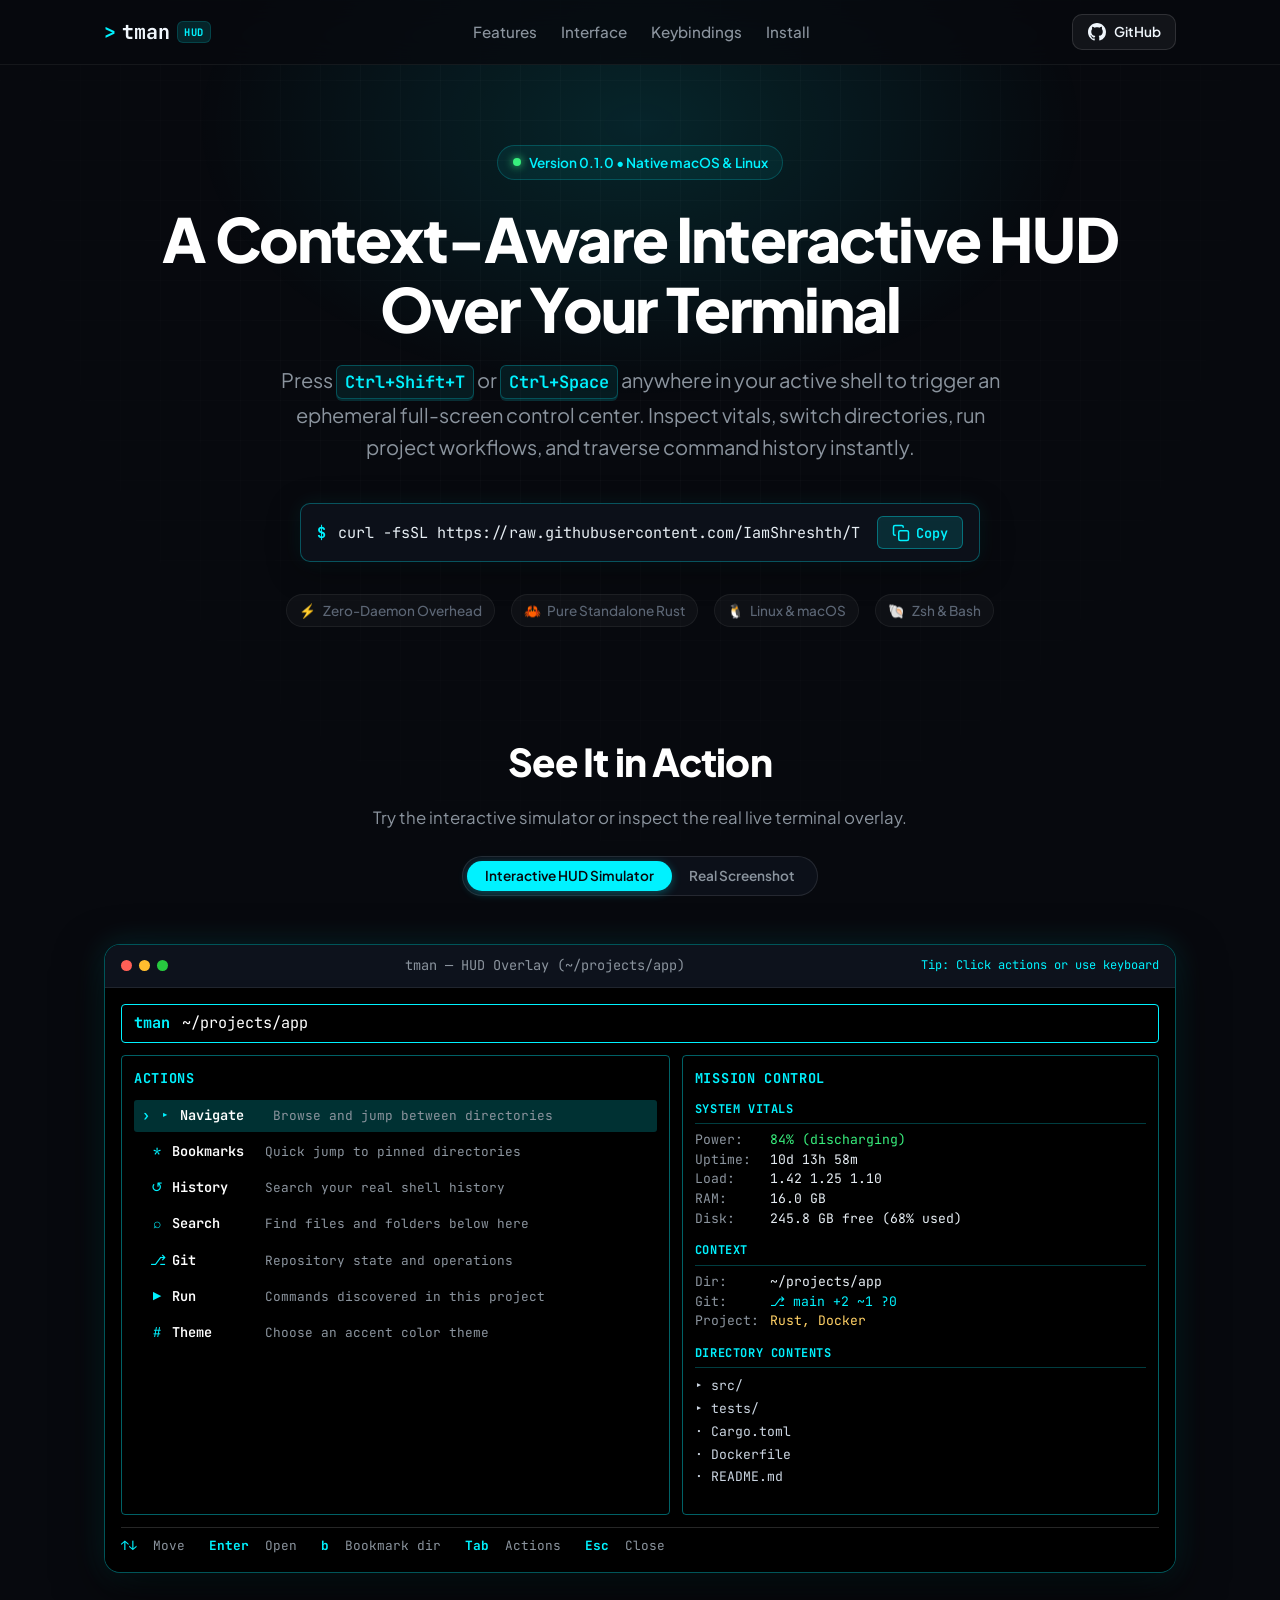
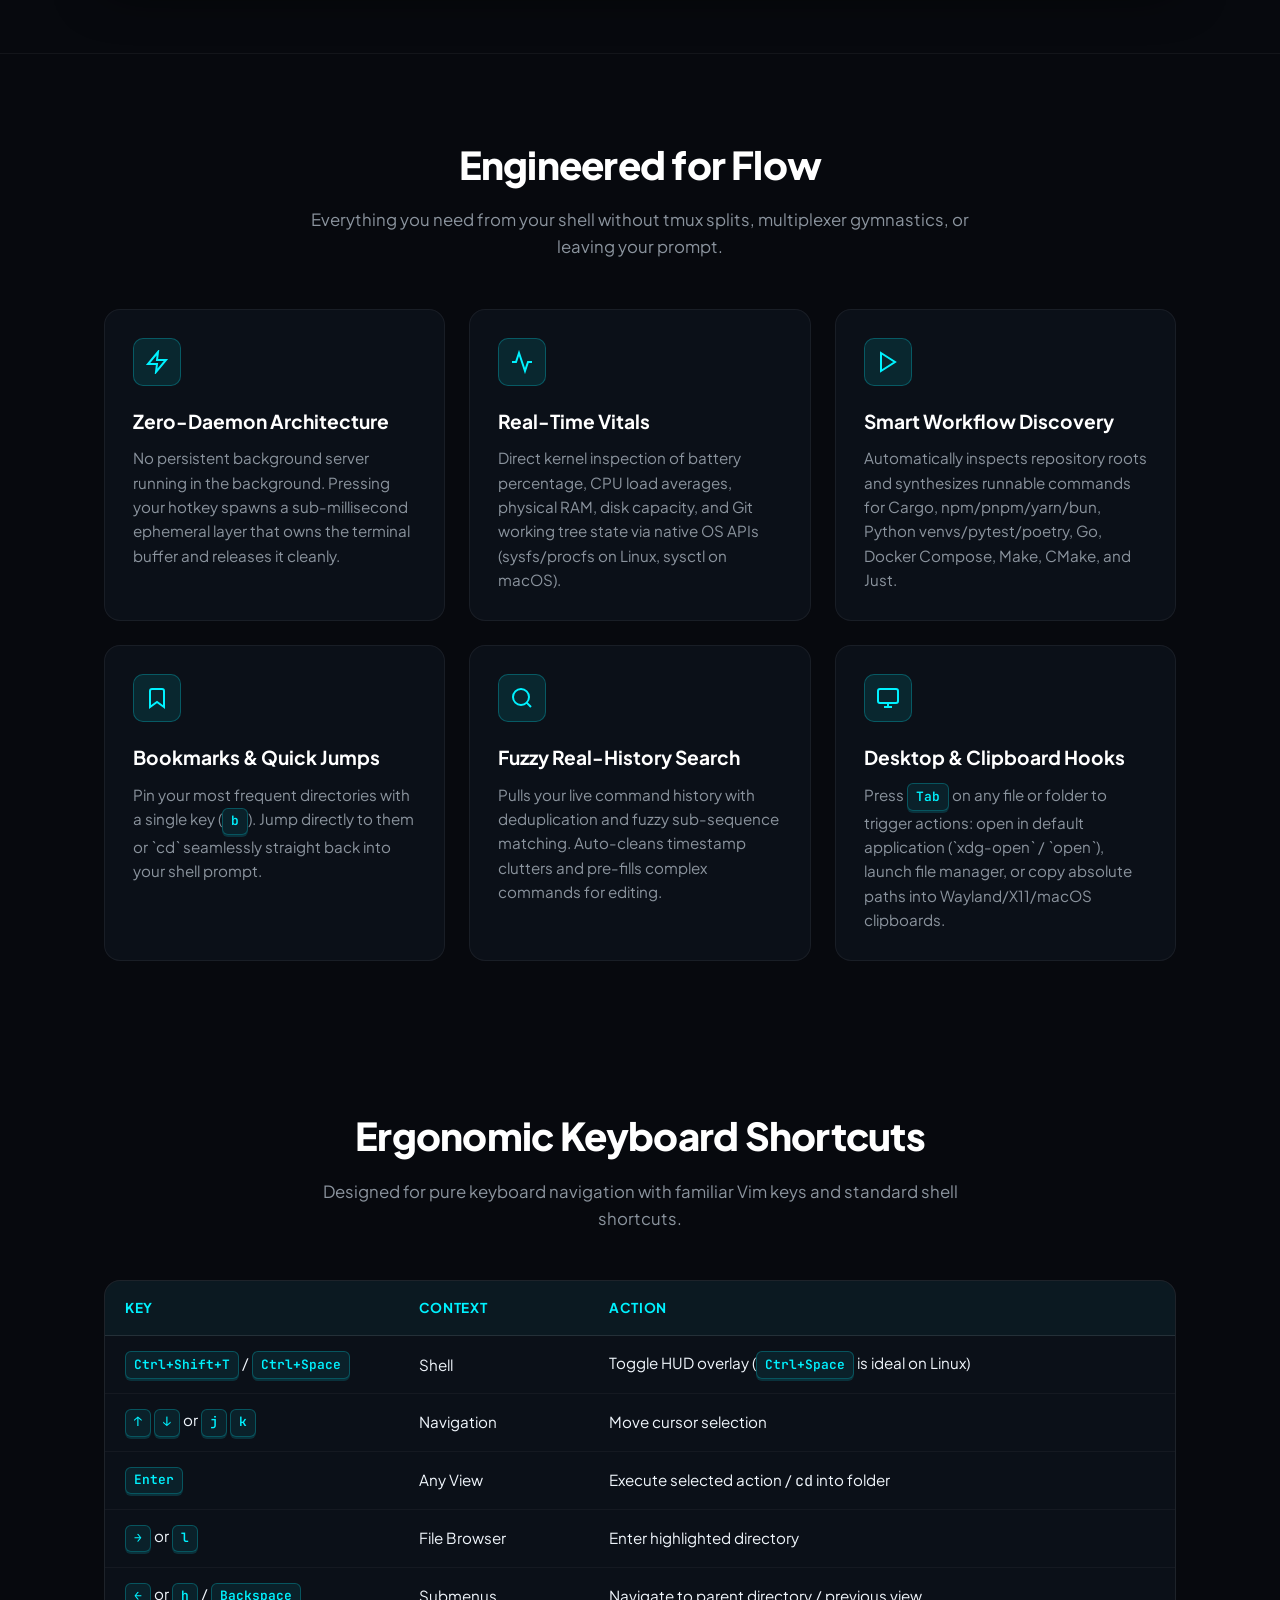
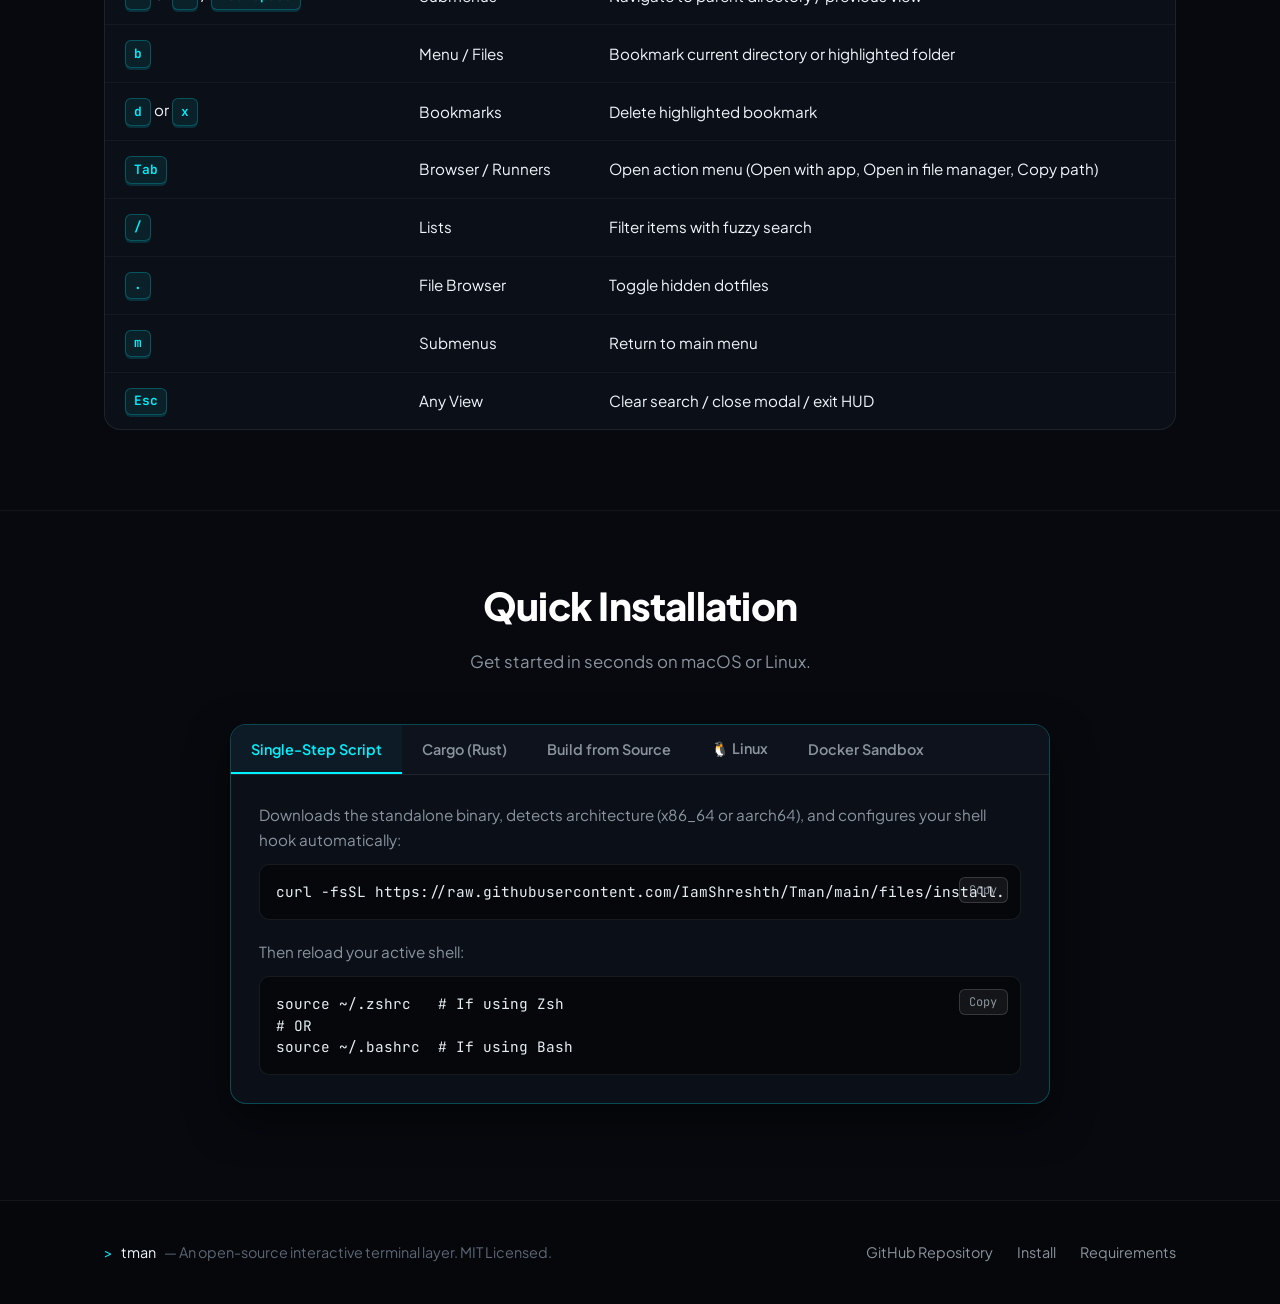
==== commit 0d372305: "feat(site): merge linux install into main install section as tab" ====
--- a/docs/index.html
+++ b/docs/index.html
@@ -42,7 +42,6 @@
         <a href="#preview">Interface</a>
         <a href="#keybindings">Keybindings</a>
         <a href="#install">Install</a>
-        <a href="linux.md">Linux Guide</a>
       </nav>
 
       <div class="header-actions">
@@ -408,6 +407,7 @@
           <button class="inst-tab active" data-tab="curl" role="tab">Single-Step Script</button>
           <button class="inst-tab" data-tab="cargo" role="tab">Cargo (Rust)</button>
           <button class="inst-tab" data-tab="source" role="tab">Build from Source</button>
+          <button class="inst-tab" data-tab="linux" role="tab">🐧 Linux</button>
           <button class="inst-tab" data-tab="docker" role="tab">Docker Sandbox</button>
         </div>
 
@@ -453,6 +453,166 @@
           </div>
         </div>
 
+        <!-- Linux distro-specific tab -->
+        <div class="install-tab-content" id="tab-linux">
+          <p class="tab-note">Select your distribution for exact steps. The installer auto-detects your arch (<code>x86_64</code> / <code>aarch64</code>) and libc (<code>glibc</code> / <code>musl</code>).</p>
+
+          <!-- Distro pills -->
+          <div class="distro-pills" role="tablist" id="distro-pills">
+            <button class="distro-pill active" data-distro="ubuntu" role="tab" id="dpill-ubuntu">Ubuntu / Debian</button>
+            <button class="distro-pill" data-distro="fedora" role="tab" id="dpill-fedora">Fedora</button>
+            <button class="distro-pill" data-distro="arch" role="tab" id="dpill-arch">Arch Linux</button>
+            <button class="distro-pill" data-distro="alpine" role="tab" id="dpill-alpine">Alpine (musl)</button>
+            <button class="distro-pill" data-distro="universal" role="tab" id="dpill-universal">Any Distro ★</button>
+          </div>
+
+          <!-- Ubuntu / Debian -->
+          <div class="distro-content active" id="dc-ubuntu">
+            <div class="distro-step">
+              <span class="step-num">1</span>
+              <div>
+                <strong>Install toolchain</strong> (skip if Rust is already installed):
+                <div class="code-block mt-1">
+                  <pre><code>sudo apt update &amp;&amp; sudo apt install -y cargo rustc</code></pre>
+                  <button class="code-copy-btn" data-clipboard="sudo apt update && sudo apt install -y cargo rustc">Copy</button>
+                </div>
+              </div>
+            </div>
+            <div class="distro-step">
+              <span class="step-num">2</span>
+              <div>
+                <strong>Run the installer</strong>:
+                <div class="code-block mt-1">
+                  <pre><code>curl -fsSL https://raw.githubusercontent.com/IamShreshth/Tman/main/files/install.sh | bash</code></pre>
+                  <button class="code-copy-btn" data-clipboard="curl -fsSL https://raw.githubusercontent.com/IamShreshth/Tman/main/files/install.sh | bash">Copy</button>
+                </div>
+              </div>
+            </div>
+            <div class="distro-step">
+              <span class="step-num">3</span>
+              <div>
+                <strong>Reload your shell</strong>:
+                <div class="code-block mt-1">
+                  <pre><code>source ~/.bashrc   # or ~/.zshrc</code></pre>
+                  <button class="code-copy-btn" data-clipboard="source ~/.bashrc">Copy</button>
+                </div>
+              </div>
+            </div>
+          </div>
+
+          <!-- Fedora -->
+          <div class="distro-content" id="dc-fedora">
+            <div class="distro-step">
+              <span class="step-num">1</span>
+              <div>
+                <strong>Install toolchain</strong>:
+                <div class="code-block mt-1">
+                  <pre><code>sudo dnf install -y cargo rust</code></pre>
+                  <button class="code-copy-btn" data-clipboard="sudo dnf install -y cargo rust">Copy</button>
+                </div>
+              </div>
+            </div>
+            <div class="distro-step">
+              <span class="step-num">2</span>
+              <div>
+                <strong>Run the installer</strong>:
+                <div class="code-block mt-1">
+                  <pre><code>curl -fsSL https://raw.githubusercontent.com/IamShreshth/Tman/main/files/install.sh | bash</code></pre>
+                  <button class="code-copy-btn" data-clipboard="curl -fsSL https://raw.githubusercontent.com/IamShreshth/Tman/main/files/install.sh | bash">Copy</button>
+                </div>
+              </div>
+            </div>
+            <div class="distro-step">
+              <span class="step-num">3</span>
+              <div>
+                <strong>Reload your shell</strong>:
+                <div class="code-block mt-1">
+                  <pre><code>source ~/.bashrc   # or ~/.zshrc</code></pre>
+                  <button class="code-copy-btn" data-clipboard="source ~/.bashrc">Copy</button>
+                </div>
+              </div>
+            </div>
+          </div>
+
+          <!-- Arch Linux -->
+          <div class="distro-content" id="dc-arch">
+            <div class="distro-step">
+              <span class="step-num">1</span>
+              <div>
+                <strong>Install Rust toolchain</strong>:
+                <div class="code-block mt-1">
+                  <pre><code>sudo pacman -S --noconfirm rust</code></pre>
+                  <button class="code-copy-btn" data-clipboard="sudo pacman -S --noconfirm rust">Copy</button>
+                </div>
+              </div>
+            </div>
+            <div class="distro-step">
+              <span class="step-num">2</span>
+              <div>
+                <strong>Run the installer</strong>:
+                <div class="code-block mt-1">
+                  <pre><code>curl -fsSL https://raw.githubusercontent.com/IamShreshth/Tman/main/files/install.sh | bash</code></pre>
+                  <button class="code-copy-btn" data-clipboard="curl -fsSL https://raw.githubusercontent.com/IamShreshth/Tman/main/files/install.sh | bash">Copy</button>
+                </div>
+              </div>
+            </div>
+            <div class="distro-step">
+              <span class="step-num">3</span>
+              <div>
+                <strong>Reload your shell</strong>:
+                <div class="code-block mt-1">
+                  <pre><code>source ~/.bashrc   # or ~/.zshrc</code></pre>
+                  <button class="code-copy-btn" data-clipboard="source ~/.bashrc">Copy</button>
+                </div>
+                <p class="tab-note mt-1"><em>AUR users:</em> You can also try <code>yay -S tman</code> or <code>paru -S tman</code> once a package lands.</p>
+              </div>
+            </div>
+          </div>
+
+          <!-- Alpine -->
+          <div class="distro-content" id="dc-alpine">
+            <div class="distro-step">
+              <span class="step-num">1</span>
+              <div>
+                <strong>Install build dependencies (musl libc)</strong>:
+                <div class="code-block mt-1">
+                  <pre><code>sudo apk add cargo rust bash curl</code></pre>
+                  <button class="code-copy-btn" data-clipboard="sudo apk add cargo rust bash curl">Copy</button>
+                </div>
+              </div>
+            </div>
+            <div class="distro-step">
+              <span class="step-num">2</span>
+              <div>
+                <strong>Run the installer</strong> (auto-detects musl target):
+                <div class="code-block mt-1">
+                  <pre><code>curl -fsSL https://raw.githubusercontent.com/IamShreshth/Tman/main/files/install.sh | bash</code></pre>
+                  <button class="code-copy-btn" data-clipboard="curl -fsSL https://raw.githubusercontent.com/IamShreshth/Tman/main/files/install.sh | bash">Copy</button>
+                </div>
+              </div>
+            </div>
+          </div>
+
+          <!-- Universal -->
+          <div class="distro-content" id="dc-universal">
+            <div class="distro-step">
+              <span class="step-num">★</span>
+              <div>
+                <strong>Universal one-liner for any Linux distro</strong>:
+                <div class="code-block mt-1">
+                  <pre><code>curl -fsSL https://raw.githubusercontent.com/IamShreshth/Tman/main/files/install.sh | bash</code></pre>
+                  <button class="code-copy-btn" data-clipboard="curl -fsSL https://raw.githubusercontent.com/IamShreshth/Tman/main/files/install.sh | bash">Copy</button>
+                </div>
+                <p class="tab-note mt-1">The script detects your arch, libc, and shell — binding to <code>~/.bashrc</code> or <code>~/.zshrc</code> automatically.</p>
+              </div>
+            </div>
+          </div>
+
+          <div class="linux-tab-footer">
+            💡 <strong>Keyboard tip:</strong> On Linux, use <kbd>Ctrl+Space</kbd> to trigger tman — many terminals intercept <kbd>Ctrl+Shift+T</kbd> for "New Tab".
+          </div>
+        </div>
+
         <div class="install-tab-content" id="tab-docker">
           <p class="tab-note">Test the Linux build without modifying your local system:</p>
           <div class="code-block">
@@ -478,7 +638,7 @@
       </div>
       <div class="footer-right">
         <a href="https://github.com/IamShreshth/Tman" target="_blank" rel="noopener noreferrer">GitHub Repository</a>
-        <a href="linux.md">Linux Guide</a>
+        <a href="#install">Install</a>
         <a href="requirements.txt">Requirements</a>
       </div>
     </div>
--- a/docs/style.css
+++ b/docs/style.css
@@ -823,3 +823,96 @@
     text-align: center;
   }
 }
+
+/* ==============================================================================
+   Distro Picker (Linux install tab)
+   ============================================================================== */
+
+.linux-distro-note {
+  font-size: 0.8rem;
+  color: var(--text-muted);
+  margin-bottom: 0.9rem;
+}
+
+.distro-pills {
+  display: flex;
+  flex-wrap: wrap;
+  gap: 0.45rem;
+  margin-bottom: 1.1rem;
+}
+
+.distro-pill {
+  background: rgba(0, 242, 255, 0.06);
+  border: 1px solid var(--border-color);
+  color: var(--text-muted);
+  font-family: var(--font-sans);
+  font-size: 0.78rem;
+  font-weight: 600;
+  padding: 0.3rem 0.75rem;
+  border-radius: var(--radius-full);
+  cursor: pointer;
+  transition: var(--transition);
+}
+
+.distro-pill:hover {
+  border-color: var(--cyan-primary);
+  color: var(--cyan-primary);
+  background: rgba(0, 242, 255, 0.1);
+}
+
+.distro-pill.active {
+  background: rgba(0, 242, 255, 0.15);
+  border-color: var(--cyan-primary);
+  color: var(--cyan-primary);
+}
+
+.distro-content {
+  display: none;
+}
+
+.distro-content.active {
+  display: block;
+}
+
+.distro-step {
+  display: flex;
+  gap: 0.75rem;
+  align-items: flex-start;
+  margin-bottom: 0.85rem;
+}
+
+.step-num {
+  flex-shrink: 0;
+  width: 24px;
+  height: 24px;
+  border-radius: 50%;
+  background: rgba(0, 242, 255, 0.12);
+  border: 1px solid var(--cyan-primary);
+  color: var(--cyan-primary);
+  font-family: var(--font-mono);
+  font-size: 0.7rem;
+  font-weight: 700;
+  display: flex;
+  align-items: center;
+  justify-content: center;
+  margin-top: 2px;
+}
+
+.linux-tab-footer {
+  margin-top: 1rem;
+  padding-top: 0.85rem;
+  border-top: 1px solid var(--border-color);
+  font-size: 0.78rem;
+  color: var(--text-muted);
+}
+
+.linux-tab-footer kbd {
+  background: rgba(0,242,255,0.08);
+  border: 1px solid var(--border-color);
+  border-radius: 4px;
+  padding: 1px 5px;
+  font-family: var(--font-mono);
+  font-size: 0.75rem;
+  color: var(--cyan-primary);
+}
+
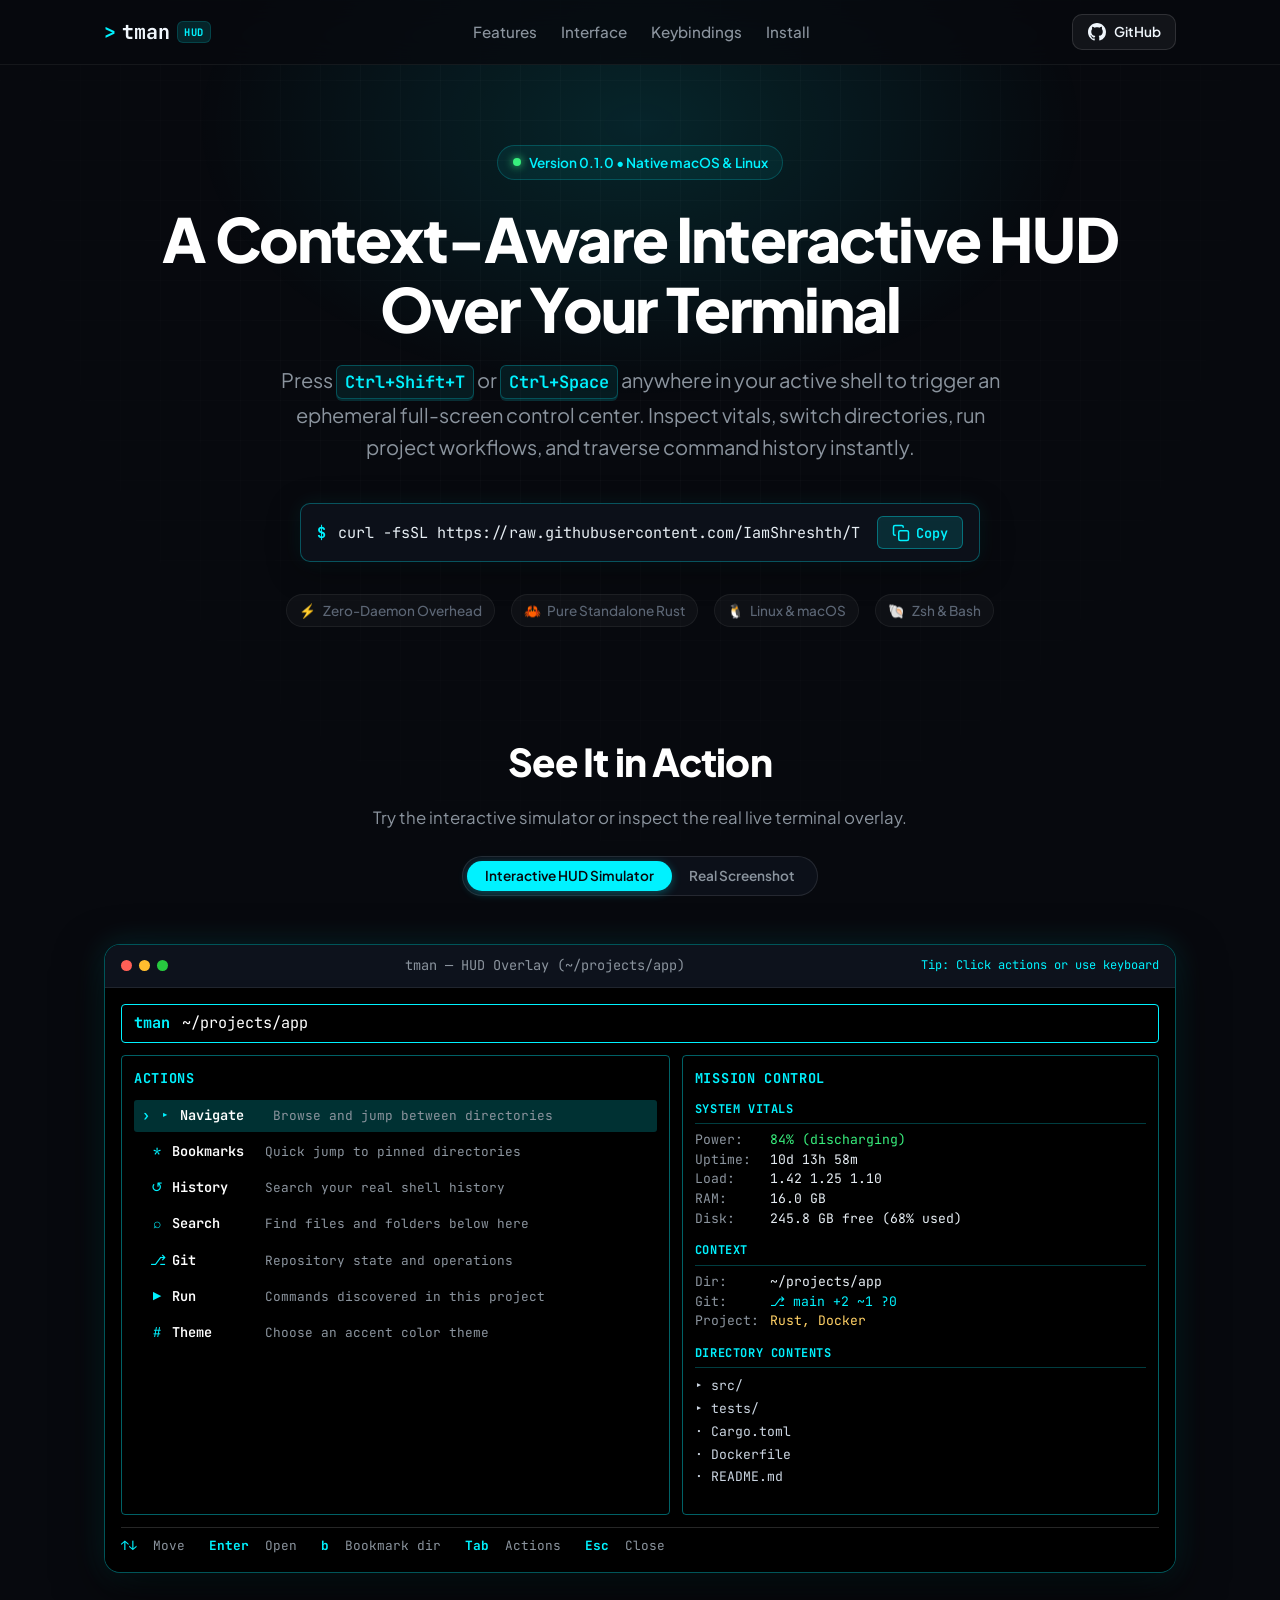
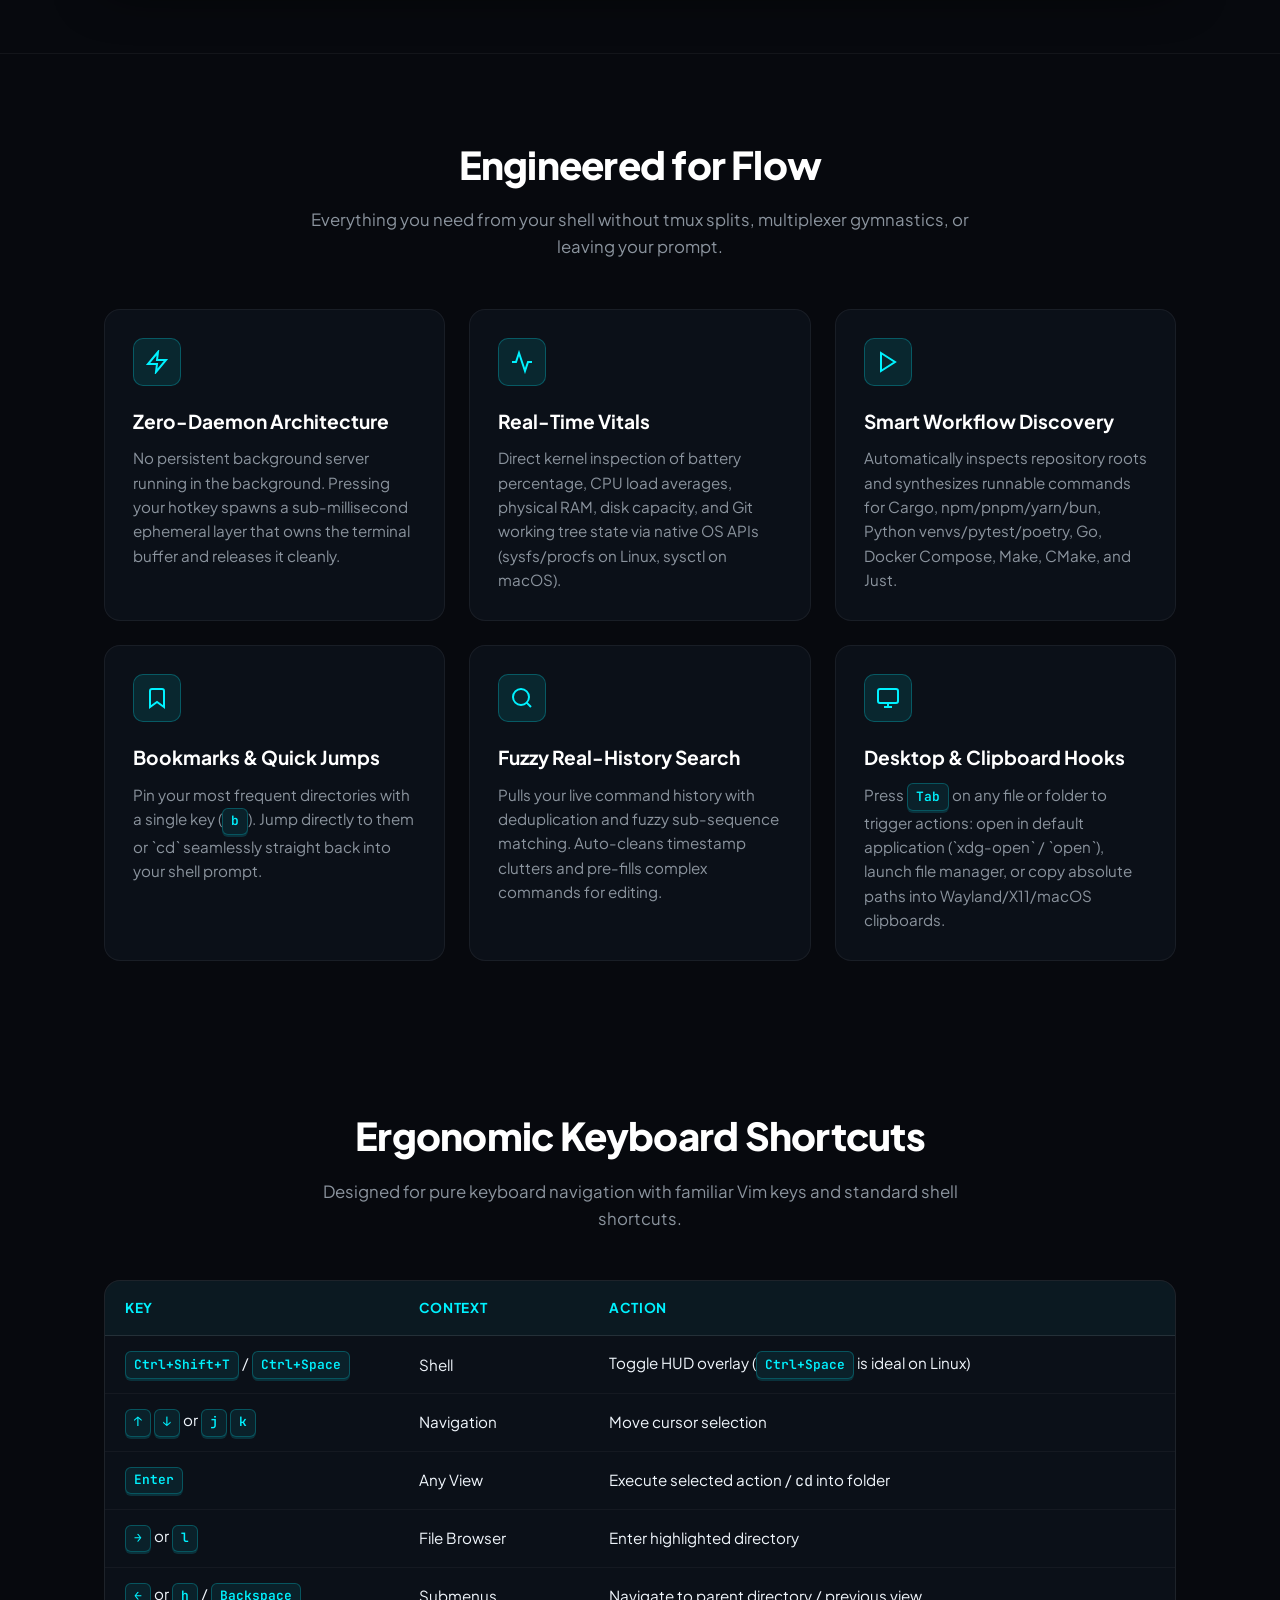
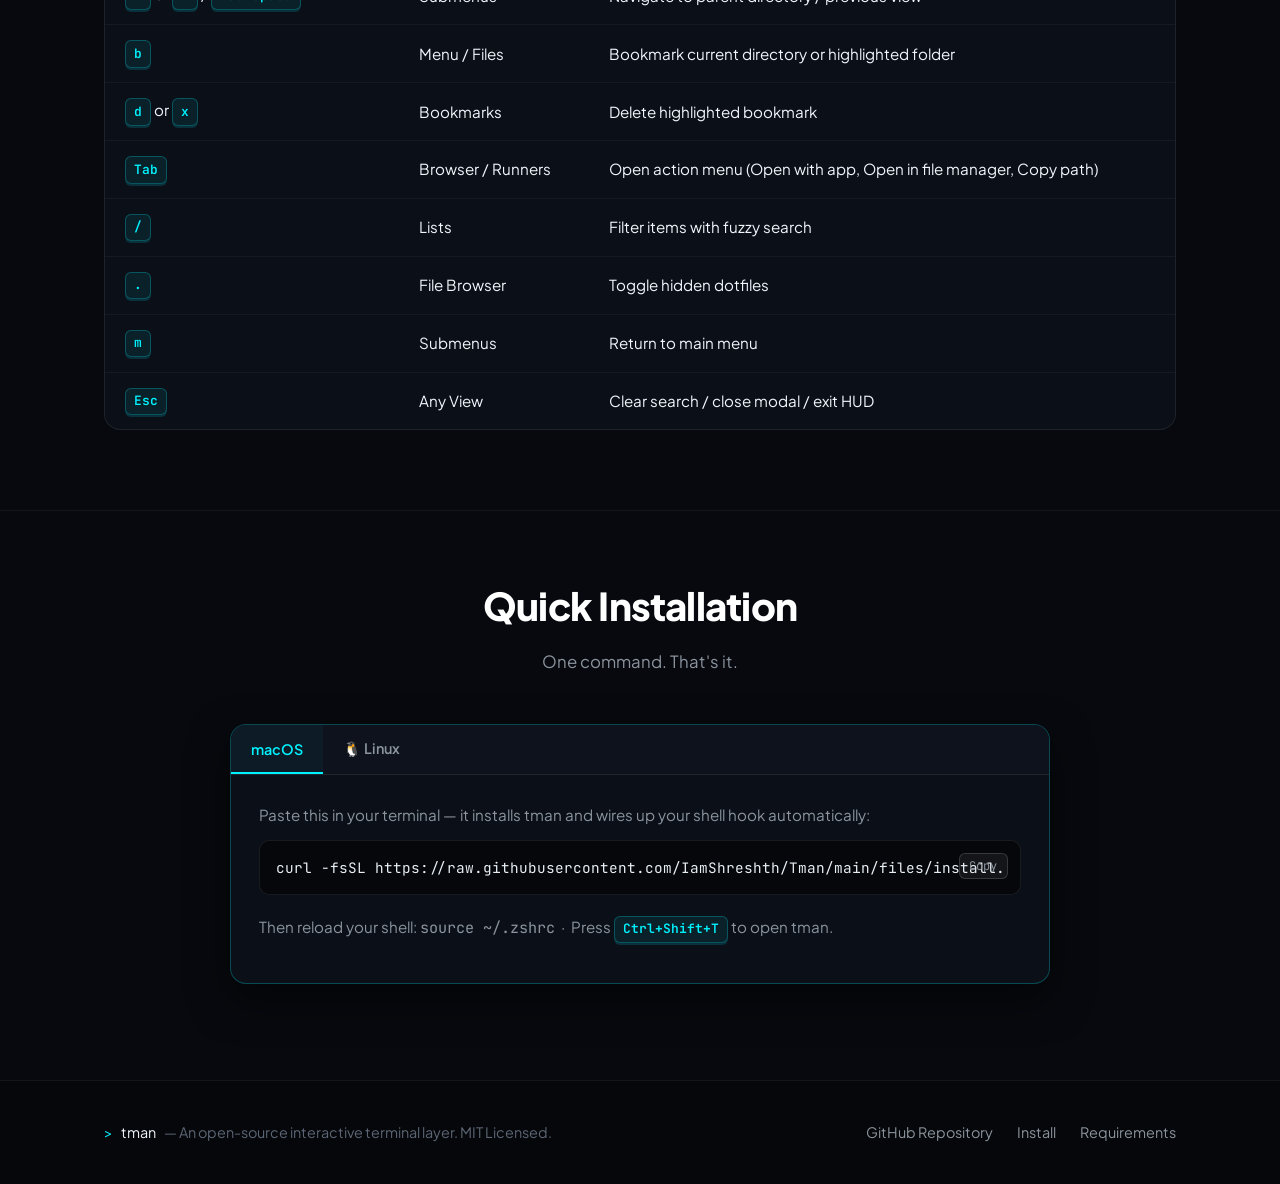
==== commit 5a0663eb: "feat(site): simplify install section to macOS + Linux only" ====
--- a/docs/index.html
+++ b/docs/index.html
@@ -399,235 +399,37 @@
     <div class="container">
       <div class="section-header">
         <h2 class="section-title">Quick Installation</h2>
-        <p class="section-desc">Get started in seconds on macOS or Linux.</p>
+        <p class="section-desc">One command. That's it.</p>
       </div>
 
       <div class="install-tabs-card">
         <div class="install-tabs-nav" role="tablist">
-          <button class="inst-tab active" data-tab="curl" role="tab">Single-Step Script</button>
-          <button class="inst-tab" data-tab="cargo" role="tab">Cargo (Rust)</button>
-          <button class="inst-tab" data-tab="source" role="tab">Build from Source</button>
-          <button class="inst-tab" data-tab="linux" role="tab">🐧 Linux</button>
-          <button class="inst-tab" data-tab="docker" role="tab">Docker Sandbox</button>
-        </div>
-
-        <div class="install-tab-content active" id="tab-curl">
-          <p class="tab-note">Downloads the standalone binary, detects architecture (x86_64 or aarch64), and configures your shell hook automatically:</p>
+          <button class="inst-tab active" data-tab="macos" role="tab" id="tab-btn-macos"> macOS</button>
+          <button class="inst-tab" data-tab="linux" role="tab" id="tab-btn-linux">🐧 Linux</button>
+        </div>
+
+        <!-- macOS -->
+        <div class="install-tab-content active" id="tab-macos">
+          <p class="tab-note">Paste this in your terminal — it installs tman and wires up your shell hook automatically:</p>
           <div class="code-block">
             <pre><code>curl -fsSL https://raw.githubusercontent.com/IamShreshth/Tman/main/files/install.sh | bash</code></pre>
             <button class="code-copy-btn" data-clipboard="curl -fsSL https://raw.githubusercontent.com/IamShreshth/Tman/main/files/install.sh | bash" aria-label="Copy command">Copy</button>
           </div>
-          <div class="tab-note mt-2">Then reload your active shell:</div>
+          <p class="tab-note mt-2">Then reload your shell: <code>source ~/.zshrc</code> &nbsp;·&nbsp; Press <kbd>Ctrl+Shift+T</kbd> to open tman.</p>
+        </div>
+
+        <!-- Linux -->
+        <div class="install-tab-content" id="tab-linux">
+          <p class="tab-note">Same single command — auto-detects your distro, arch (<code>x86_64</code> / <code>aarch64</code>), and libc (<code>glibc</code> / <code>musl</code>):</p>
           <div class="code-block">
-            <pre><code>source ~/.zshrc   # If using Zsh
-# OR
-source ~/.bashrc  # If using Bash</code></pre>
-            <button class="code-copy-btn" data-clipboard="source ~/.zshrc # OR source ~/.bashrc" aria-label="Copy command">Copy</button>
-          </div>
-        </div>
-
-        <div class="install-tab-content" id="tab-cargo">
-          <p class="tab-note">Compile and install via Cargo directly from the repository:</p>
-          <div class="code-block">
-            <pre><code>cargo install --git https://github.com/IamShreshth/Tman.git --locked</code></pre>
-            <button class="code-copy-btn" data-clipboard="cargo install --git https://github.com/IamShreshth/Tman.git --locked" aria-label="Copy command">Copy</button>
-          </div>
-          <div class="tab-note mt-2">Append the hook to your shell configuration:</div>
-          <div class="code-block">
-            <pre><code># For Zsh:
-echo 'eval "$(tman init zsh)"' >> ~/.zshrc
-
-# For Bash:
-echo 'eval "$(tman init bash)"' >> ~/.bashrc</code></pre>
-            <button class="code-copy-btn" data-clipboard="echo 'eval &quot;$(tman init zsh)&quot;' >> ~/.zshrc" aria-label="Copy command">Copy</button>
-          </div>
-        </div>
-
-        <div class="install-tab-content" id="tab-source">
-          <p class="tab-note">Clone the repository and run the local builder:</p>
-          <div class="code-block">
-            <pre><code>git clone https://github.com/IamShreshth/Tman.git
-cd Tman
-./files/install.sh</code></pre>
-            <button class="code-copy-btn" data-clipboard="git clone https://github.com/IamShreshth/Tman.git &amp;&amp; cd Tman &amp;&amp; ./files/install.sh" aria-label="Copy command">Copy</button>
-          </div>
-        </div>
-
-        <!-- Linux distro-specific tab -->
-        <div class="install-tab-content" id="tab-linux">
-          <p class="tab-note">Select your distribution for exact steps. The installer auto-detects your arch (<code>x86_64</code> / <code>aarch64</code>) and libc (<code>glibc</code> / <code>musl</code>).</p>
-
-          <!-- Distro pills -->
-          <div class="distro-pills" role="tablist" id="distro-pills">
-            <button class="distro-pill active" data-distro="ubuntu" role="tab" id="dpill-ubuntu">Ubuntu / Debian</button>
-            <button class="distro-pill" data-distro="fedora" role="tab" id="dpill-fedora">Fedora</button>
-            <button class="distro-pill" data-distro="arch" role="tab" id="dpill-arch">Arch Linux</button>
-            <button class="distro-pill" data-distro="alpine" role="tab" id="dpill-alpine">Alpine (musl)</button>
-            <button class="distro-pill" data-distro="universal" role="tab" id="dpill-universal">Any Distro ★</button>
-          </div>
-
-          <!-- Ubuntu / Debian -->
-          <div class="distro-content active" id="dc-ubuntu">
-            <div class="distro-step">
-              <span class="step-num">1</span>
-              <div>
-                <strong>Install toolchain</strong> (skip if Rust is already installed):
-                <div class="code-block mt-1">
-                  <pre><code>sudo apt update &amp;&amp; sudo apt install -y cargo rustc</code></pre>
-                  <button class="code-copy-btn" data-clipboard="sudo apt update && sudo apt install -y cargo rustc">Copy</button>
-                </div>
-              </div>
-            </div>
-            <div class="distro-step">
-              <span class="step-num">2</span>
-              <div>
-                <strong>Run the installer</strong>:
-                <div class="code-block mt-1">
-                  <pre><code>curl -fsSL https://raw.githubusercontent.com/IamShreshth/Tman/main/files/install.sh | bash</code></pre>
-                  <button class="code-copy-btn" data-clipboard="curl -fsSL https://raw.githubusercontent.com/IamShreshth/Tman/main/files/install.sh | bash">Copy</button>
-                </div>
-              </div>
-            </div>
-            <div class="distro-step">
-              <span class="step-num">3</span>
-              <div>
-                <strong>Reload your shell</strong>:
-                <div class="code-block mt-1">
-                  <pre><code>source ~/.bashrc   # or ~/.zshrc</code></pre>
-                  <button class="code-copy-btn" data-clipboard="source ~/.bashrc">Copy</button>
-                </div>
-              </div>
-            </div>
-          </div>
-
-          <!-- Fedora -->
-          <div class="distro-content" id="dc-fedora">
-            <div class="distro-step">
-              <span class="step-num">1</span>
-              <div>
-                <strong>Install toolchain</strong>:
-                <div class="code-block mt-1">
-                  <pre><code>sudo dnf install -y cargo rust</code></pre>
-                  <button class="code-copy-btn" data-clipboard="sudo dnf install -y cargo rust">Copy</button>
-                </div>
-              </div>
-            </div>
-            <div class="distro-step">
-              <span class="step-num">2</span>
-              <div>
-                <strong>Run the installer</strong>:
-                <div class="code-block mt-1">
-                  <pre><code>curl -fsSL https://raw.githubusercontent.com/IamShreshth/Tman/main/files/install.sh | bash</code></pre>
-                  <button class="code-copy-btn" data-clipboard="curl -fsSL https://raw.githubusercontent.com/IamShreshth/Tman/main/files/install.sh | bash">Copy</button>
-                </div>
-              </div>
-            </div>
-            <div class="distro-step">
-              <span class="step-num">3</span>
-              <div>
-                <strong>Reload your shell</strong>:
-                <div class="code-block mt-1">
-                  <pre><code>source ~/.bashrc   # or ~/.zshrc</code></pre>
-                  <button class="code-copy-btn" data-clipboard="source ~/.bashrc">Copy</button>
-                </div>
-              </div>
-            </div>
-          </div>
-
-          <!-- Arch Linux -->
-          <div class="distro-content" id="dc-arch">
-            <div class="distro-step">
-              <span class="step-num">1</span>
-              <div>
-                <strong>Install Rust toolchain</strong>:
-                <div class="code-block mt-1">
-                  <pre><code>sudo pacman -S --noconfirm rust</code></pre>
-                  <button class="code-copy-btn" data-clipboard="sudo pacman -S --noconfirm rust">Copy</button>
-                </div>
-              </div>
-            </div>
-            <div class="distro-step">
-              <span class="step-num">2</span>
-              <div>
-                <strong>Run the installer</strong>:
-                <div class="code-block mt-1">
-                  <pre><code>curl -fsSL https://raw.githubusercontent.com/IamShreshth/Tman/main/files/install.sh | bash</code></pre>
-                  <button class="code-copy-btn" data-clipboard="curl -fsSL https://raw.githubusercontent.com/IamShreshth/Tman/main/files/install.sh | bash">Copy</button>
-                </div>
-              </div>
-            </div>
-            <div class="distro-step">
-              <span class="step-num">3</span>
-              <div>
-                <strong>Reload your shell</strong>:
-                <div class="code-block mt-1">
-                  <pre><code>source ~/.bashrc   # or ~/.zshrc</code></pre>
-                  <button class="code-copy-btn" data-clipboard="source ~/.bashrc">Copy</button>
-                </div>
-                <p class="tab-note mt-1"><em>AUR users:</em> You can also try <code>yay -S tman</code> or <code>paru -S tman</code> once a package lands.</p>
-              </div>
-            </div>
-          </div>
-
-          <!-- Alpine -->
-          <div class="distro-content" id="dc-alpine">
-            <div class="distro-step">
-              <span class="step-num">1</span>
-              <div>
-                <strong>Install build dependencies (musl libc)</strong>:
-                <div class="code-block mt-1">
-                  <pre><code>sudo apk add cargo rust bash curl</code></pre>
-                  <button class="code-copy-btn" data-clipboard="sudo apk add cargo rust bash curl">Copy</button>
-                </div>
-              </div>
-            </div>
-            <div class="distro-step">
-              <span class="step-num">2</span>
-              <div>
-                <strong>Run the installer</strong> (auto-detects musl target):
-                <div class="code-block mt-1">
-                  <pre><code>curl -fsSL https://raw.githubusercontent.com/IamShreshth/Tman/main/files/install.sh | bash</code></pre>
-                  <button class="code-copy-btn" data-clipboard="curl -fsSL https://raw.githubusercontent.com/IamShreshth/Tman/main/files/install.sh | bash">Copy</button>
-                </div>
-              </div>
-            </div>
-          </div>
-
-          <!-- Universal -->
-          <div class="distro-content" id="dc-universal">
-            <div class="distro-step">
-              <span class="step-num">★</span>
-              <div>
-                <strong>Universal one-liner for any Linux distro</strong>:
-                <div class="code-block mt-1">
-                  <pre><code>curl -fsSL https://raw.githubusercontent.com/IamShreshth/Tman/main/files/install.sh | bash</code></pre>
-                  <button class="code-copy-btn" data-clipboard="curl -fsSL https://raw.githubusercontent.com/IamShreshth/Tman/main/files/install.sh | bash">Copy</button>
-                </div>
-                <p class="tab-note mt-1">The script detects your arch, libc, and shell — binding to <code>~/.bashrc</code> or <code>~/.zshrc</code> automatically.</p>
-              </div>
-            </div>
-          </div>
-
-          <div class="linux-tab-footer">
-            💡 <strong>Keyboard tip:</strong> On Linux, use <kbd>Ctrl+Space</kbd> to trigger tman — many terminals intercept <kbd>Ctrl+Shift+T</kbd> for "New Tab".
-          </div>
-        </div>
-
-        <div class="install-tab-content" id="tab-docker">
-          <p class="tab-note">Test the Linux build without modifying your local system:</p>
-          <div class="code-block">
-            <pre><code># Run tests inside clean Linux container:
-docker run --rm -v "$PWD":/usr/src/tman -w /usr/src/tman rust:slim cargo test
-
-# Launch the interactive overlay in Linux:
-docker run --rm -it -v "$PWD":/usr/src/tman -w /usr/src/tman rust:slim cargo run -- ui</code></pre>
-            <button class="code-copy-btn" data-clipboard="docker run --rm -it -v &quot;$PWD&quot;:/usr/src/tman -w /usr/src/tman rust:slim cargo run -- ui" aria-label="Copy command">Copy</button>
-          </div>
+            <pre><code>curl -fsSL https://raw.githubusercontent.com/IamShreshth/Tman/main/files/install.sh | bash</code></pre>
+            <button class="code-copy-btn" data-clipboard="curl -fsSL https://raw.githubusercontent.com/IamShreshth/Tman/main/files/install.sh | bash" aria-label="Copy command">Copy</button>
+          </div>
+          <p class="tab-note mt-2">Then reload your shell: <code>source ~/.bashrc</code> &nbsp;·&nbsp; Use <kbd>Ctrl+Space</kbd> on Linux (many terminals intercept <kbd>Ctrl+Shift+T</kbd>).</p>
         </div>
       </div>
     </div>
   </section>
-
   <!-- Footer -->
   <footer class="site-footer">
     <div class="container footer-inner">
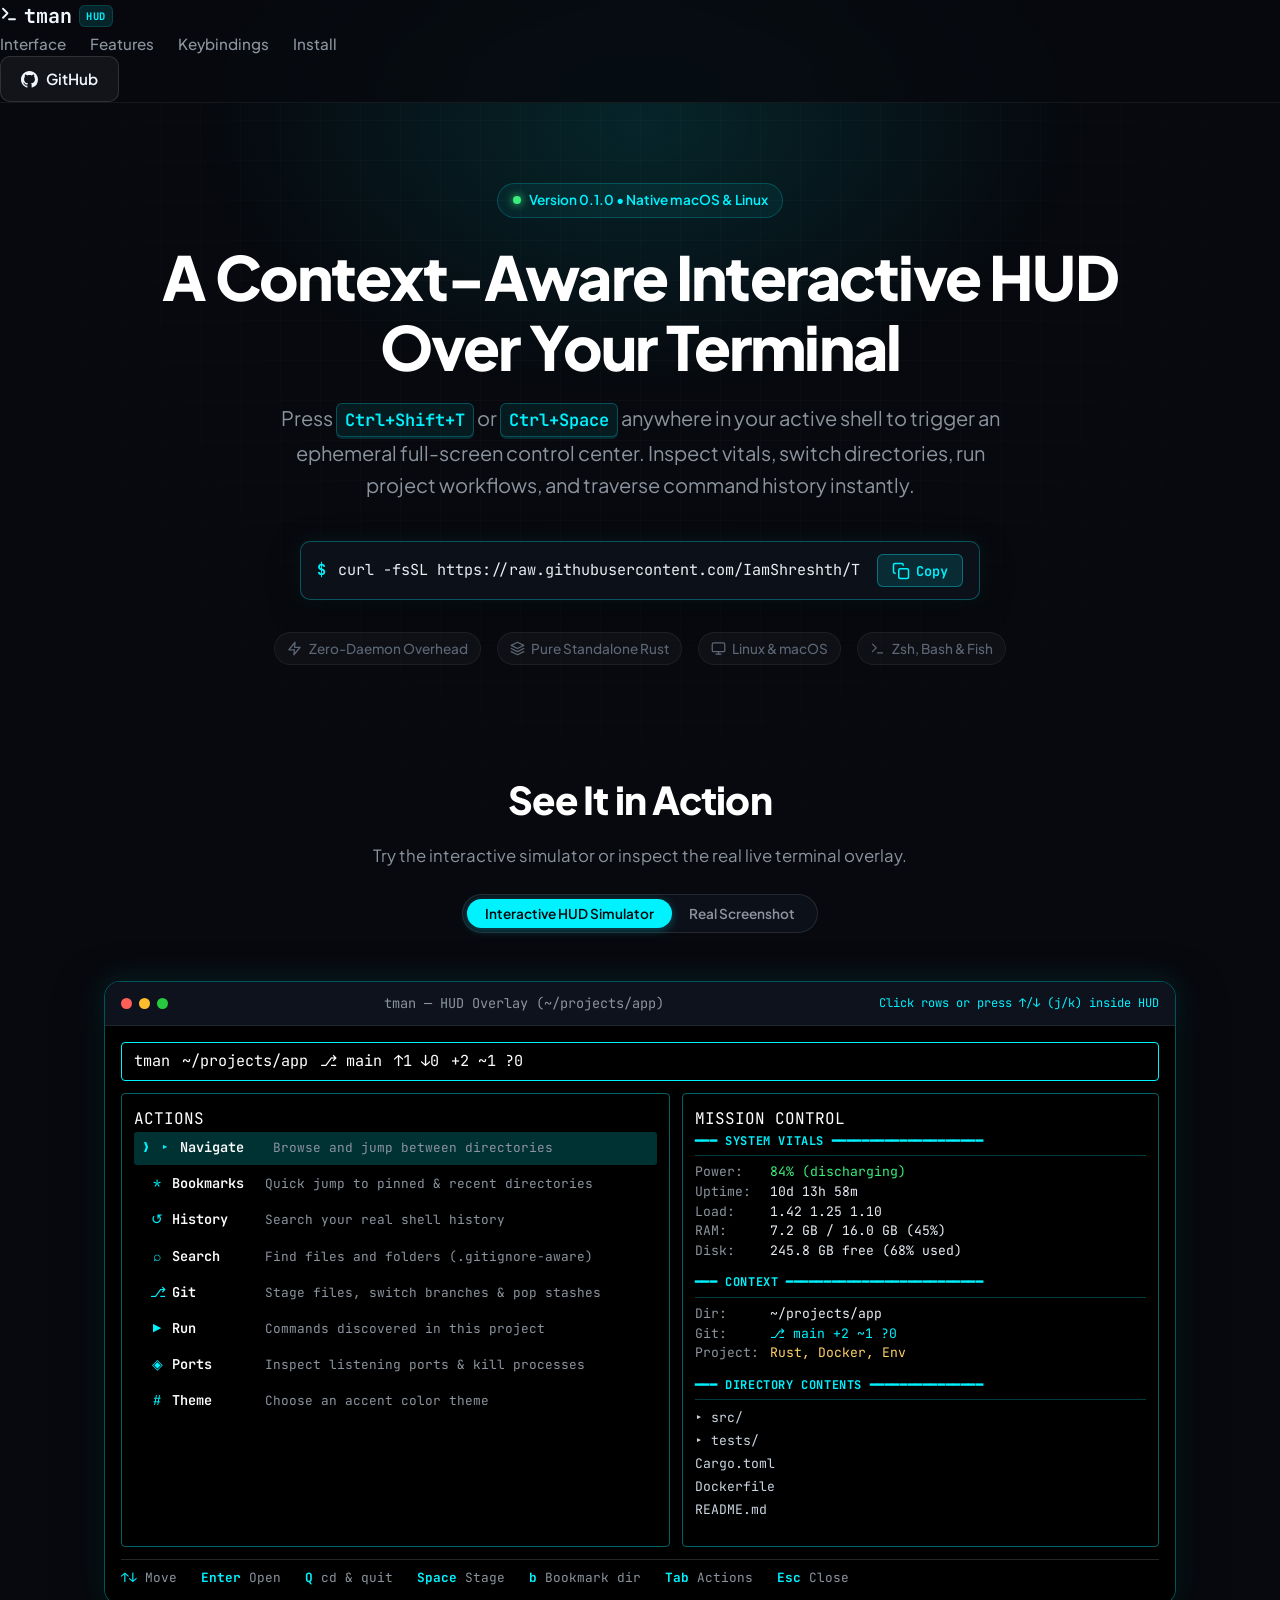
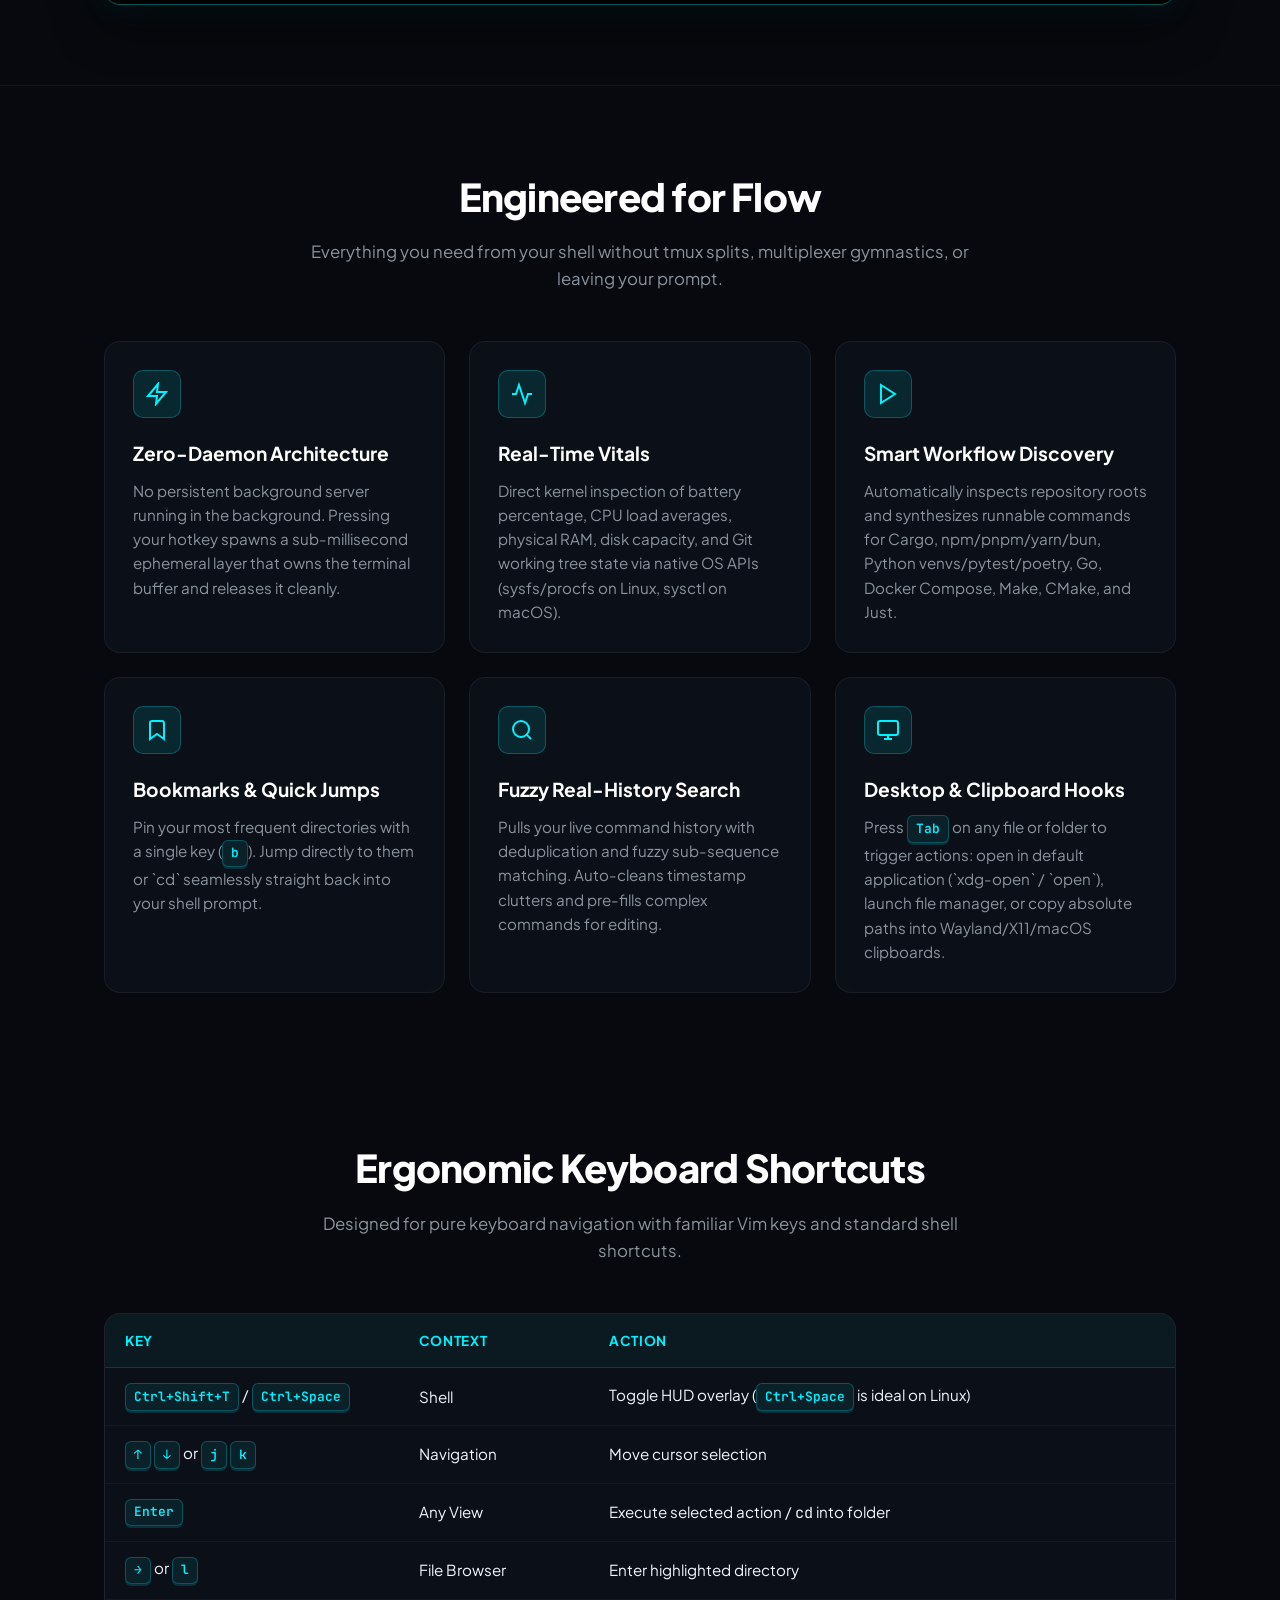
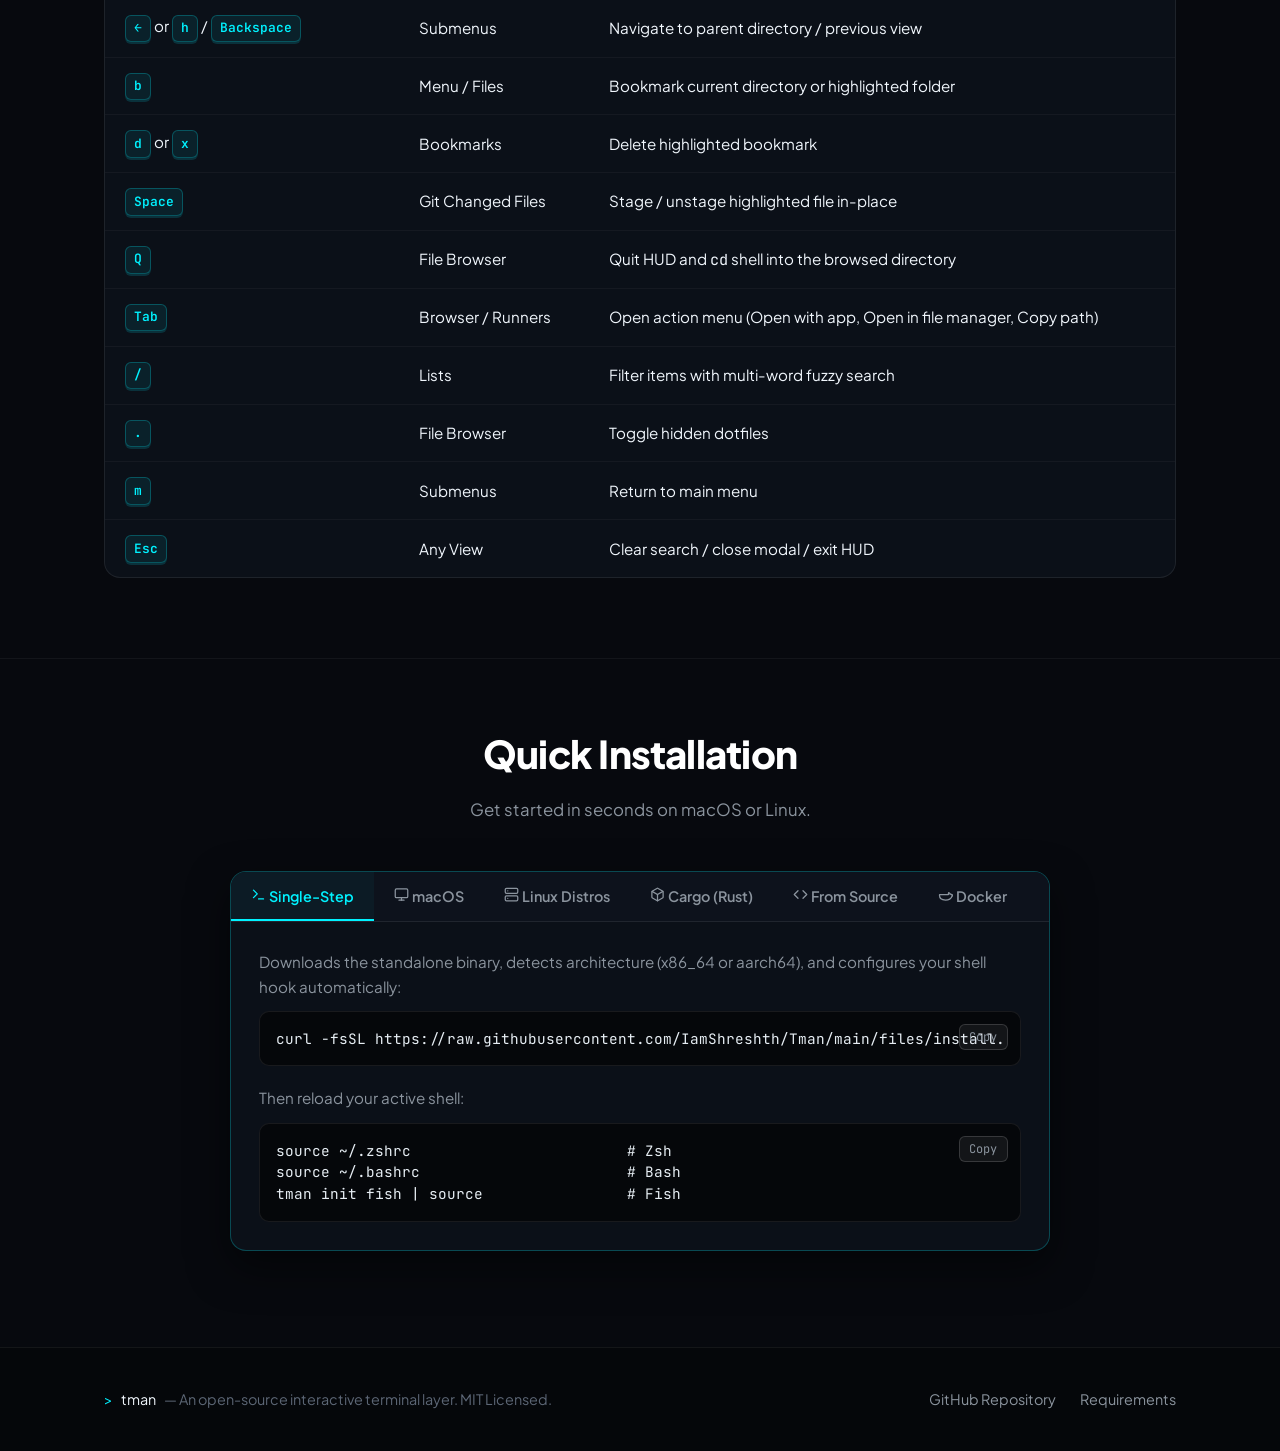
==== commit c8e8a191: "feat(docs): update HUD simulator, replace emojis with SVG icons, and add OS tabs" ====
--- a/docs/index.html
+++ b/docs/index.html
@@ -28,25 +28,30 @@
   <div class="bg-glow" aria-hidden="true"></div>
   <div class="bg-grid" aria-hidden="true"></div>
 
-  <!-- Header / Navigation -->
+  <!-- Header / Floating Pill Navigation -->
   <header class="site-header">
-    <div class="container header-inner">
+    <div class="header-pill">
       <a href="#" class="brand">
-        <span class="brand-terminal">&gt;</span>
+        <span class="brand-icon">
+          <svg viewBox="0 0 24 24" width="18" height="18" fill="none" stroke="currentColor" stroke-width="2.4" stroke-linecap="round" stroke-linejoin="round">
+            <polyline points="4 17 10 11 4 5"></polyline>
+            <line x1="12" y1="19" x2="20" y2="19"></line>
+          </svg>
+        </span>
         <span class="brand-name">tman</span>
         <span class="brand-badge">HUD</span>
       </a>
 
       <nav class="nav-links">
+        <a href="#preview">Interface</a>
         <a href="#features">Features</a>
-        <a href="#preview">Interface</a>
         <a href="#keybindings">Keybindings</a>
         <a href="#install">Install</a>
       </nav>
 
       <div class="header-actions">
-        <a href="https://github.com/IamShreshth/Tman" target="_blank" rel="noopener noreferrer" class="btn btn-secondary btn-sm" id="github-header-btn">
-          <svg class="icon" viewBox="0 0 24 24" width="18" height="18" fill="currentColor">
+        <a href="https://github.com/IamShreshth/Tman" target="_blank" rel="noopener noreferrer" class="btn btn-secondary btn-pill" id="github-header-btn">
+          <svg class="icon" viewBox="0 0 24 24" width="17" height="17" fill="currentColor">
             <path d="M12 0C5.37 0 0 5.37 0 12c0 5.31 3.435 9.795 8.205 11.385.6.105.825-.255.825-.57 0-.285-.015-1.23-.015-2.235-3.015.555-3.795-.735-4.035-1.41-.135-.345-.72-1.41-1.23-1.695-.42-.225-1.02-.78-.015-.795.945-.015 1.62.87 1.845 1.23 1.08 1.815 2.805 1.305 3.495.99.105-.78.42-1.305.765-1.605-2.67-.3-5.46-1.335-5.46-5.925 0-1.305.465-2.385 1.23-3.225-.12-.3-.54-1.53.12-3.18 0 0 1.005-.315 3.3 1.23.96-.27 1.98-.405 3-.405s2.04.135 3 .405c2.295-1.56 3.3-1.23 3.3-1.23.66 1.65.24 2.88.12 3.18.765.84 1.23 1.905 1.23 3.225 0 4.605-2.805 5.625-5.475 5.925.435.375.81 1.095.81 2.22 0 1.605-.015 2.895-.015 3.3 0 .315.225.69.825.57A12.02 12.02 0 0024 12c0-6.63-5.37-12-12-12z"/>
           </svg>
           <span>GitHub</span>
@@ -87,10 +92,35 @@
       </div>
 
       <div class="hero-tags">
-        <span class="tag"><span class="tag-icon">⚡</span> Zero-Daemon Overhead</span>
-        <span class="tag"><span class="tag-icon">🦀</span> Pure Standalone Rust</span>
-        <span class="tag"><span class="tag-icon">🐧</span> Linux & macOS</span>
-        <span class="tag"><span class="tag-icon">🐚</span> Zsh & Bash</span>
+        <span class="tag">
+          <svg class="tag-svg" viewBox="0 0 24 24" width="15" height="15" fill="none" stroke="currentColor" stroke-width="2" stroke-linecap="round" stroke-linejoin="round">
+            <polygon points="13 2 3 14 12 14 11 22 21 10 12 10 13 2"></polygon>
+          </svg>
+          <span>Zero-Daemon Overhead</span>
+        </span>
+        <span class="tag">
+          <svg class="tag-svg" viewBox="0 0 24 24" width="15" height="15" fill="none" stroke="currentColor" stroke-width="2" stroke-linecap="round" stroke-linejoin="round">
+            <path d="M12 2L2 7l10 5 10-5-10-5z"></path>
+            <path d="M2 17l10 5 10-5"></path>
+            <path d="M2 12l10 5 10-5"></path>
+          </svg>
+          <span>Pure Standalone Rust</span>
+        </span>
+        <span class="tag">
+          <svg class="tag-svg" viewBox="0 0 24 24" width="15" height="15" fill="none" stroke="currentColor" stroke-width="2" stroke-linecap="round" stroke-linejoin="round">
+            <rect x="2" y="3" width="20" height="14" rx="2" ry="2"></rect>
+            <line x1="8" y1="21" x2="16" y2="21"></line>
+            <line x1="12" y1="17" x2="12" y2="21"></line>
+          </svg>
+          <span>Linux &amp; macOS</span>
+        </span>
+        <span class="tag">
+          <svg class="tag-svg" viewBox="0 0 24 24" width="15" height="15" fill="none" stroke="currentColor" stroke-width="2" stroke-linecap="round" stroke-linejoin="round">
+            <polyline points="4 17 10 11 4 5"></polyline>
+            <line x1="12" y1="19" x2="20" y2="19"></line>
+          </svg>
+          <span>Zsh, Bash &amp; Fish</span>
+        </span>
       </div>
     </div>
   </section>
@@ -109,7 +139,7 @@
       </div>
 
       <!-- View 1: Interactive Simulator -->
-      <div class="terminal-window" id="interactive-view">
+      <div class="terminal-window" id="interactive-view" tabindex="0" aria-label="Interactive tman HUD simulator">
         <div class="terminal-topbar">
           <div class="window-controls">
             <span class="control-dot close"></span>
@@ -117,24 +147,27 @@
             <span class="control-dot expand"></span>
           </div>
           <div class="window-title">tman — HUD Overlay (~/projects/app)</div>
-          <div class="window-hint">Tip: Click actions or use keyboard</div>
+          <div class="window-hint">Click rows or press ↑/↓ (j/k) inside HUD</div>
         </div>
 
         <div class="hud-frame">
           <!-- Top Breadcrumb -->
           <div class="hud-header">
-            <span class="hud-app-name">tman</span>
+            <span class="hud-box-title">tman</span>
             <span class="hud-breadcrumb">~/projects/app</span>
+            <span class="hud-git-branch">⎇ main</span>
+            <span class="hud-git-sync">↑1 ↓0</span>
+            <span class="hud-git-stat">+2 ~1 ?0</span>
           </div>
 
           <!-- Main HUD Content: Left Actions + Right Mission Control -->
           <div class="hud-body">
             <!-- Left Panel -->
             <div class="hud-panel hud-left">
-              <div class="panel-header">ACTIONS</div>
+              <span class="hud-box-title">ACTIONS</span>
               <ul class="hud-list" id="sim-list">
                 <li class="hud-item active" data-action="navigate">
-                  <span class="item-pointer">›</span>
+                  <span class="item-pointer">❯</span>
                   <span class="item-icon">▸</span>
                   <span class="item-title">Navigate</span>
                   <span class="item-desc">Browse and jump between directories</span>
@@ -143,7 +176,7 @@
                   <span class="item-pointer"> </span>
                   <span class="item-icon">*</span>
                   <span class="item-title">Bookmarks</span>
-                  <span class="item-desc">Quick jump to pinned directories</span>
+                  <span class="item-desc">Quick jump to pinned &amp; recent directories</span>
                 </li>
                 <li class="hud-item" data-action="history">
                   <span class="item-pointer"> </span>
@@ -155,13 +188,13 @@
                   <span class="item-pointer"> </span>
                   <span class="item-icon">⌕</span>
                   <span class="item-title">Search</span>
-                  <span class="item-desc">Find files and folders below here</span>
+                  <span class="item-desc">Find files and folders (.gitignore-aware)</span>
                 </li>
                 <li class="hud-item" data-action="git">
                   <span class="item-pointer"> </span>
                   <span class="item-icon">⎇</span>
                   <span class="item-title">Git</span>
-                  <span class="item-desc">Repository state and operations</span>
+                  <span class="item-desc">Stage files, switch branches &amp; pop stashes</span>
                 </li>
                 <li class="hud-item" data-action="run">
                   <span class="item-pointer"> </span>
@@ -169,6 +202,12 @@
                   <span class="item-title">Run</span>
                   <span class="item-desc">Commands discovered in this project</span>
                 </li>
+                <li class="hud-item" data-action="ports">
+                  <span class="item-pointer"> </span>
+                  <span class="item-icon">◈</span>
+                  <span class="item-title">Ports</span>
+                  <span class="item-desc">Inspect listening ports &amp; kill processes</span>
+                </li>
                 <li class="hud-item" data-action="theme">
                   <span class="item-pointer"> </span>
                   <span class="item-icon">#</span>
@@ -180,32 +219,32 @@
 
             <!-- Right Panel: Mission Control -->
             <div class="hud-panel hud-right">
-              <div class="panel-header">MISSION CONTROL</div>
+              <span class="hud-box-title hud-box-title-dim" id="right-panel-title">MISSION CONTROL</span>
 
               <div class="sub-block">
-                <div class="sub-block-title">SYSTEM VITALS</div>
+                <div class="sub-block-title">━━━ SYSTEM VITALS ━━━━━━━━━━━━━━━━━━━━</div>
                 <div class="vitals-row"><span class="vital-label">Power:</span> <span class="vital-val text-green" id="vital-power">84% (discharging)</span></div>
                 <div class="vitals-row"><span class="vital-label">Uptime:</span> <span class="vital-val" id="vital-uptime">10d 13h 58m</span></div>
-                <div class="vitals-row"><span class="vital-label">Load:</span> <span class="vital-val" id="vital-load">1.42 1.25 1.10</span></div>
-                <div class="vitals-row"><span class="vital-label">RAM:</span> <span class="vital-val" id="vital-ram">16.0 GB</span></div>
+                <div class="vitals-row"><span class="vital-label">Load:</span> <span class="vital-val" id="vital-load">1.42  1.25  1.10</span></div>
+                <div class="vitals-row"><span class="vital-label">RAM:</span> <span class="vital-val" id="vital-ram">7.2 GB / 16.0 GB (45%)</span></div>
                 <div class="vitals-row"><span class="vital-label">Disk:</span> <span class="vital-val" id="vital-disk">245.8 GB free (68% used)</span></div>
               </div>
 
               <div class="sub-block">
-                <div class="sub-block-title">CONTEXT</div>
+                <div class="sub-block-title">━━━ CONTEXT ━━━━━━━━━━━━━━━━━━━━━━━━━━</div>
                 <div class="vitals-row"><span class="vital-label">Dir:</span> <span class="vital-val">~/projects/app</span></div>
-                <div class="vitals-row"><span class="vital-label">Git:</span> <span class="vital-val text-cyan">⎇ main +2 ~1 ?0</span></div>
-                <div class="vitals-row"><span class="vital-label">Project:</span> <span class="vital-val text-yellow">Rust, Docker</span></div>
+                <div class="vitals-row"><span class="vital-label">Git:</span> <span class="vital-val text-cyan">⎇ main  +2 ~1 ?0</span></div>
+                <div class="vitals-row"><span class="vital-label">Project:</span> <span class="vital-val text-yellow">Rust, Docker, Env</span></div>
               </div>
 
               <div class="sub-block flex-1">
-                <div class="sub-block-title" id="dyn-block-title">DIRECTORY CONTENTS</div>
+                <div class="sub-block-title" id="dyn-block-title">━━━ DIRECTORY CONTENTS ━━━━━━━━━━━━━━━</div>
                 <div class="dyn-content" id="dyn-content">
                   <div class="dyn-item">▸ src/</div>
                   <div class="dyn-item">▸ tests/</div>
-                  <div class="dyn-item">· Cargo.toml</div>
-                  <div class="dyn-item">· Dockerfile</div>
-                  <div class="dyn-item">· README.md</div>
+                  <div class="dyn-item">  Cargo.toml</div>
+                  <div class="dyn-item">  Dockerfile</div>
+                  <div class="dyn-item">  README.md</div>
                 </div>
               </div>
             </div>
@@ -213,11 +252,13 @@
 
           <!-- Bottom Footer -->
           <div class="hud-footer">
-            <span class="footer-key">↑↓</span> <span class="footer-desc">Move</span>
-            <span class="footer-key">Enter</span> <span class="footer-desc">Open</span>
-            <span class="footer-key">b</span> <span class="footer-desc">Bookmark dir</span>
-            <span class="footer-key">Tab</span> <span class="footer-desc">Actions</span>
-            <span class="footer-key">Esc</span> <span class="footer-desc">Close</span>
+            <span><span class="footer-key">↑↓</span> <span class="footer-desc">Move</span></span>
+            <span><span class="footer-key">Enter</span> <span class="footer-desc">Open</span></span>
+            <span><span class="footer-key">Q</span> <span class="footer-desc">cd &amp; quit</span></span>
+            <span><span class="footer-key">Space</span> <span class="footer-desc">Stage</span></span>
+            <span><span class="footer-key">b</span> <span class="footer-desc">Bookmark dir</span></span>
+            <span><span class="footer-key">Tab</span> <span class="footer-desc">Actions</span></span>
+            <span><span class="footer-key">Esc</span> <span class="footer-desc">Close</span></span>
           </div>
         </div>
       </div>
@@ -364,6 +405,16 @@
               <td>Delete highlighted bookmark</td>
             </tr>
             <tr>
+              <td><kbd>Space</kbd></td>
+              <td>Git Changed Files</td>
+              <td>Stage / unstage highlighted file in-place</td>
+            </tr>
+            <tr>
+              <td><kbd>Q</kbd></td>
+              <td>File Browser</td>
+              <td>Quit HUD and <code>cd</code> shell into the browsed directory</td>
+            </tr>
+            <tr>
               <td><kbd>Tab</kbd></td>
               <td>Browser / Runners</td>
               <td>Open action menu (Open with app, Open in file manager, Copy path)</td>
@@ -371,7 +422,7 @@
             <tr>
               <td><kbd>/</kbd></td>
               <td>Lists</td>
-              <td>Filter items with fuzzy search</td>
+              <td>Filter items with multi-word fuzzy search</td>
             </tr>
             <tr>
               <td><kbd>.</kbd></td>
@@ -399,37 +450,129 @@
     <div class="container">
       <div class="section-header">
         <h2 class="section-title">Quick Installation</h2>
-        <p class="section-desc">One command. That's it.</p>
+        <p class="section-desc">Get started in seconds on macOS or Linux.</p>
       </div>
 
       <div class="install-tabs-card">
         <div class="install-tabs-nav" role="tablist">
-          <button class="inst-tab active" data-tab="macos" role="tab" id="tab-btn-macos"> macOS</button>
-          <button class="inst-tab" data-tab="linux" role="tab" id="tab-btn-linux">🐧 Linux</button>
-        </div>
-
-        <!-- macOS -->
-        <div class="install-tab-content active" id="tab-macos">
-          <p class="tab-note">Paste this in your terminal — it installs tman and wires up your shell hook automatically:</p>
+          <button class="inst-tab active" data-tab="curl" role="tab">
+            <svg viewBox="0 0 24 24" width="15" height="15" fill="none" stroke="currentColor" stroke-width="2" stroke-linecap="round" stroke-linejoin="round"><polyline points="4 17 10 11 4 5"></polyline><line x1="12" y1="19" x2="20" y2="19"></line></svg>
+            <span>Single-Step</span>
+          </button>
+          <button class="inst-tab" data-tab="macos" role="tab">
+            <svg viewBox="0 0 24 24" width="15" height="15" fill="none" stroke="currentColor" stroke-width="2" stroke-linecap="round" stroke-linejoin="round"><rect x="2" y="3" width="20" height="14" rx="2" ry="2"></rect><line x1="8" y1="21" x2="16" y2="21"></line><line x1="12" y1="17" x2="12" y2="21"></line></svg>
+            <span>macOS</span>
+          </button>
+          <button class="inst-tab" data-tab="distros" role="tab">
+            <svg viewBox="0 0 24 24" width="15" height="15" fill="none" stroke="currentColor" stroke-width="2" stroke-linecap="round" stroke-linejoin="round"><rect x="2" y="2" width="20" height="8" rx="2" ry="2"></rect><rect x="2" y="14" width="20" height="8" rx="2" ry="2"></rect><line x1="6" y1="6" x2="6.01" y2="6"></line><line x1="6" y1="18" x2="6.01" y2="18"></line></svg>
+            <span>Linux Distros</span>
+          </button>
+          <button class="inst-tab" data-tab="cargo" role="tab">
+            <svg viewBox="0 0 24 24" width="15" height="15" fill="none" stroke="currentColor" stroke-width="2" stroke-linecap="round" stroke-linejoin="round"><path d="M21 16V8a2 2 0 0 0-1-1.73l-7-4a2 2 0 0 0-2 0l-7 4A2 2 0 0 0 3 8v8a2 2 0 0 0 1 1.73l7 4a2 2 0 0 0 2 0l7-4A2 2 0 0 0 21 16z"></path><polyline points="3.27 6.96 12 12.01 20.73 6.96"></polyline><line x1="12" y1="22.08" x2="12" y2="12"></line></svg>
+            <span>Cargo (Rust)</span>
+          </button>
+          <button class="inst-tab" data-tab="source" role="tab">
+            <svg viewBox="0 0 24 24" width="15" height="15" fill="none" stroke="currentColor" stroke-width="2" stroke-linecap="round" stroke-linejoin="round"><polyline points="16 18 22 12 16 6"></polyline><polyline points="8 6 2 12 8 18"></polyline></svg>
+            <span>From Source</span>
+          </button>
+          <button class="inst-tab" data-tab="docker" role="tab">
+            <svg viewBox="0 0 24 24" width="15" height="15" fill="none" stroke="currentColor" stroke-width="2" stroke-linecap="round" stroke-linejoin="round"><path d="M22 12.5c-.5-.8-1.6-1.1-2.5-.9-.2-1.1-.9-2-1.9-2.5l-.4-.2-.2.4c-.4.8-.5 1.8-.2 2.6-.5.3-1.2.4-1.8.4H2.5c-.3 2.5.5 5 2.2 6.6C6.4 20.5 8.9 21 12 21c5.2 0 9-2.4 10.6-6.7.7.1 1.5 0 2-.5l.2-.2-.3-.3c-.6-.6-1.5-.9-2.5-.8z"></path></svg>
+            <span>Docker</span>
+          </button>
+        </div>
+
+        <div class="install-tab-content active" id="tab-curl">
+          <p class="tab-note">Downloads the standalone binary, detects architecture (x86_64 or aarch64), and configures your shell hook automatically:</p>
           <div class="code-block">
             <pre><code>curl -fsSL https://raw.githubusercontent.com/IamShreshth/Tman/main/files/install.sh | bash</code></pre>
             <button class="code-copy-btn" data-clipboard="curl -fsSL https://raw.githubusercontent.com/IamShreshth/Tman/main/files/install.sh | bash" aria-label="Copy command">Copy</button>
           </div>
-          <p class="tab-note mt-2">Then reload your shell: <code>source ~/.zshrc</code> &nbsp;·&nbsp; Press <kbd>Ctrl+Shift+T</kbd> to open tman.</p>
-        </div>
-
-        <!-- Linux -->
-        <div class="install-tab-content" id="tab-linux">
-          <p class="tab-note">Same single command — auto-detects your distro, arch (<code>x86_64</code> / <code>aarch64</code>), and libc (<code>glibc</code> / <code>musl</code>):</p>
-          <div class="code-block">
-            <pre><code>curl -fsSL https://raw.githubusercontent.com/IamShreshth/Tman/main/files/install.sh | bash</code></pre>
-            <button class="code-copy-btn" data-clipboard="curl -fsSL https://raw.githubusercontent.com/IamShreshth/Tman/main/files/install.sh | bash" aria-label="Copy command">Copy</button>
-          </div>
-          <p class="tab-note mt-2">Then reload your shell: <code>source ~/.bashrc</code> &nbsp;·&nbsp; Use <kbd>Ctrl+Space</kbd> on Linux (many terminals intercept <kbd>Ctrl+Shift+T</kbd>).</p>
+          <div class="tab-note mt-2">Then reload your active shell:</div>
+          <div class="code-block">
+            <pre><code>source ~/.zshrc                        # Zsh
+source ~/.bashrc                       # Bash
+tman init fish | source                # Fish</code></pre>
+            <button class="code-copy-btn" data-clipboard="source ~/.zshrc" aria-label="Copy command">Copy</button>
+          </div>
+        </div>
+
+        <div class="install-tab-content" id="tab-macos">
+          <p class="tab-note"><strong>macOS (Apple Silicon M1/M2/M3/M4 &amp; Intel)</strong> — One-line installer (auto-runs <code>codesign</code> and configures <code>~/.zshrc</code>):</p>
+          <div class="code-block">
+            <pre><code>curl -fsSL https://raw.githubusercontent.com/IamShreshth/Tman/main/files/install.sh | bash
+source ~/.zshrc</code></pre>
+            <button class="code-copy-btn" data-clipboard="curl -fsSL https://raw.githubusercontent.com/IamShreshth/Tman/main/files/install.sh | bash && source ~/.zshrc" aria-label="Copy macOS one-liner">Copy</button>
+          </div>
+          <p class="tab-note mt-2"><strong>Homebrew + Cargo</strong> (Build from source on macOS):</p>
+          <div class="code-block">
+            <pre><code>brew install rust
+cargo install --git https://github.com/IamShreshth/Tman.git --locked
+echo 'eval "$(tman init zsh)"' >> ~/.zshrc && source ~/.zshrc</code></pre>
+            <button class="code-copy-btn" data-clipboard="brew install rust && cargo install --git https://github.com/IamShreshth/Tman.git --locked && echo 'eval &quot;$(tman init zsh)&quot;' >> ~/.zshrc && source ~/.zshrc" aria-label="Copy macOS Homebrew command">Copy</button>
+          </div>
+        </div>
+
+        <div class="install-tab-content" id="tab-distros">
+          <p class="tab-note"><strong>Arch Linux</strong> (Manjaro, EndeavourOS, CachyOS):</p>
+          <div class="code-block">
+            <pre><code>sudo pacman -S --needed --noconfirm base-devel git rust wl-clipboard xclip xdg-utils
+curl -fsSL https://raw.githubusercontent.com/IamShreshth/Tman/main/files/install.sh | bash</code></pre>
+            <button class="code-copy-btn" data-clipboard="sudo pacman -S --needed --noconfirm base-devel git rust wl-clipboard xclip xdg-utils && curl -fsSL https://raw.githubusercontent.com/IamShreshth/Tman/main/files/install.sh | bash" aria-label="Copy Arch command">Copy</button>
+          </div>
+          <p class="tab-note mt-2"><strong>Fedora</strong> (RHEL, CentOS Stream, Nobara):</p>
+          <div class="code-block">
+            <pre><code>sudo dnf install -y gcc git cargo rust wl-clipboard xclip xdg-utils
+curl -fsSL https://raw.githubusercontent.com/IamShreshth/Tman/main/files/install.sh | bash</code></pre>
+            <button class="code-copy-btn" data-clipboard="sudo dnf install -y gcc git cargo rust wl-clipboard xclip xdg-utils && curl -fsSL https://raw.githubusercontent.com/IamShreshth/Tman/main/files/install.sh | bash" aria-label="Copy Fedora command">Copy</button>
+          </div>
+          <p class="tab-note mt-2"><strong>Ubuntu / Debian</strong> (Linux Mint, Pop!_OS):</p>
+          <div class="code-block">
+            <pre><code>sudo apt update && sudo apt install -y build-essential curl git cargo rustc wl-clipboard xclip xdg-utils
+curl -fsSL https://raw.githubusercontent.com/IamShreshth/Tman/main/files/install.sh | bash</code></pre>
+            <button class="code-copy-btn" data-clipboard="sudo apt update && sudo apt install -y build-essential curl git cargo rustc wl-clipboard xclip xdg-utils && curl -fsSL https://raw.githubusercontent.com/IamShreshth/Tman/main/files/install.sh | bash" aria-label="Copy Ubuntu command">Copy</button>
+          </div>
+        </div>
+
+        <div class="install-tab-content" id="tab-cargo">
+          <p class="tab-note">Compile and install via Cargo directly from the repository:</p>
+          <div class="code-block">
+            <pre><code>cargo install --git https://github.com/IamShreshth/Tman.git --locked</code></pre>
+            <button class="code-copy-btn" data-clipboard="cargo install --git https://github.com/IamShreshth/Tman.git --locked" aria-label="Copy command">Copy</button>
+          </div>
+          <div class="tab-note mt-2">Append the hook to your shell configuration:</div>
+          <div class="code-block">
+            <pre><code>echo 'eval "$(tman init zsh)"' >> ~/.zshrc                        # Zsh
+echo 'eval "$(tman init bash)"' >> ~/.bashrc                      # Bash
+echo 'tman init fish | source' >> ~/.config/fish/config.fish      # Fish</code></pre>
+            <button class="code-copy-btn" data-clipboard="echo 'eval &quot;$(tman init zsh)&quot;' >> ~/.zshrc" aria-label="Copy command">Copy</button>
+          </div>
+        </div>
+
+        <div class="install-tab-content" id="tab-source">
+          <p class="tab-note">Clone the repository and run the local builder:</p>
+          <div class="code-block">
+            <pre><code>git clone https://github.com/IamShreshth/Tman.git
+cd Tman
+./files/install.sh</code></pre>
+            <button class="code-copy-btn" data-clipboard="git clone https://github.com/IamShreshth/Tman.git &amp;&amp; cd Tman &amp;&amp; ./files/install.sh" aria-label="Copy command">Copy</button>
+          </div>
+        </div>
+
+        <div class="install-tab-content" id="tab-docker">
+          <p class="tab-note">Test the Linux build without modifying your local system:</p>
+          <div class="code-block">
+            <pre><code># Run tests inside clean Linux container:
+docker run --rm -v "$PWD":/usr/src/tman -w /usr/src/tman rust:slim cargo test
+
+# Launch the interactive overlay in Linux:
+docker run --rm -it -v "$PWD":/usr/src/tman -w /usr/src/tman rust:slim cargo run -- ui</code></pre>
+            <button class="code-copy-btn" data-clipboard="docker run --rm -it -v &quot;$PWD&quot;:/usr/src/tman -w /usr/src/tman rust:slim cargo run -- ui" aria-label="Copy command">Copy</button>
+          </div>
         </div>
       </div>
     </div>
   </section>
+
   <!-- Footer -->
   <footer class="site-footer">
     <div class="container footer-inner">
@@ -440,7 +583,6 @@
       </div>
       <div class="footer-right">
         <a href="https://github.com/IamShreshth/Tman" target="_blank" rel="noopener noreferrer">GitHub Repository</a>
-        <a href="#install">Install</a>
         <a href="requirements.txt">Requirements</a>
       </div>
     </div>
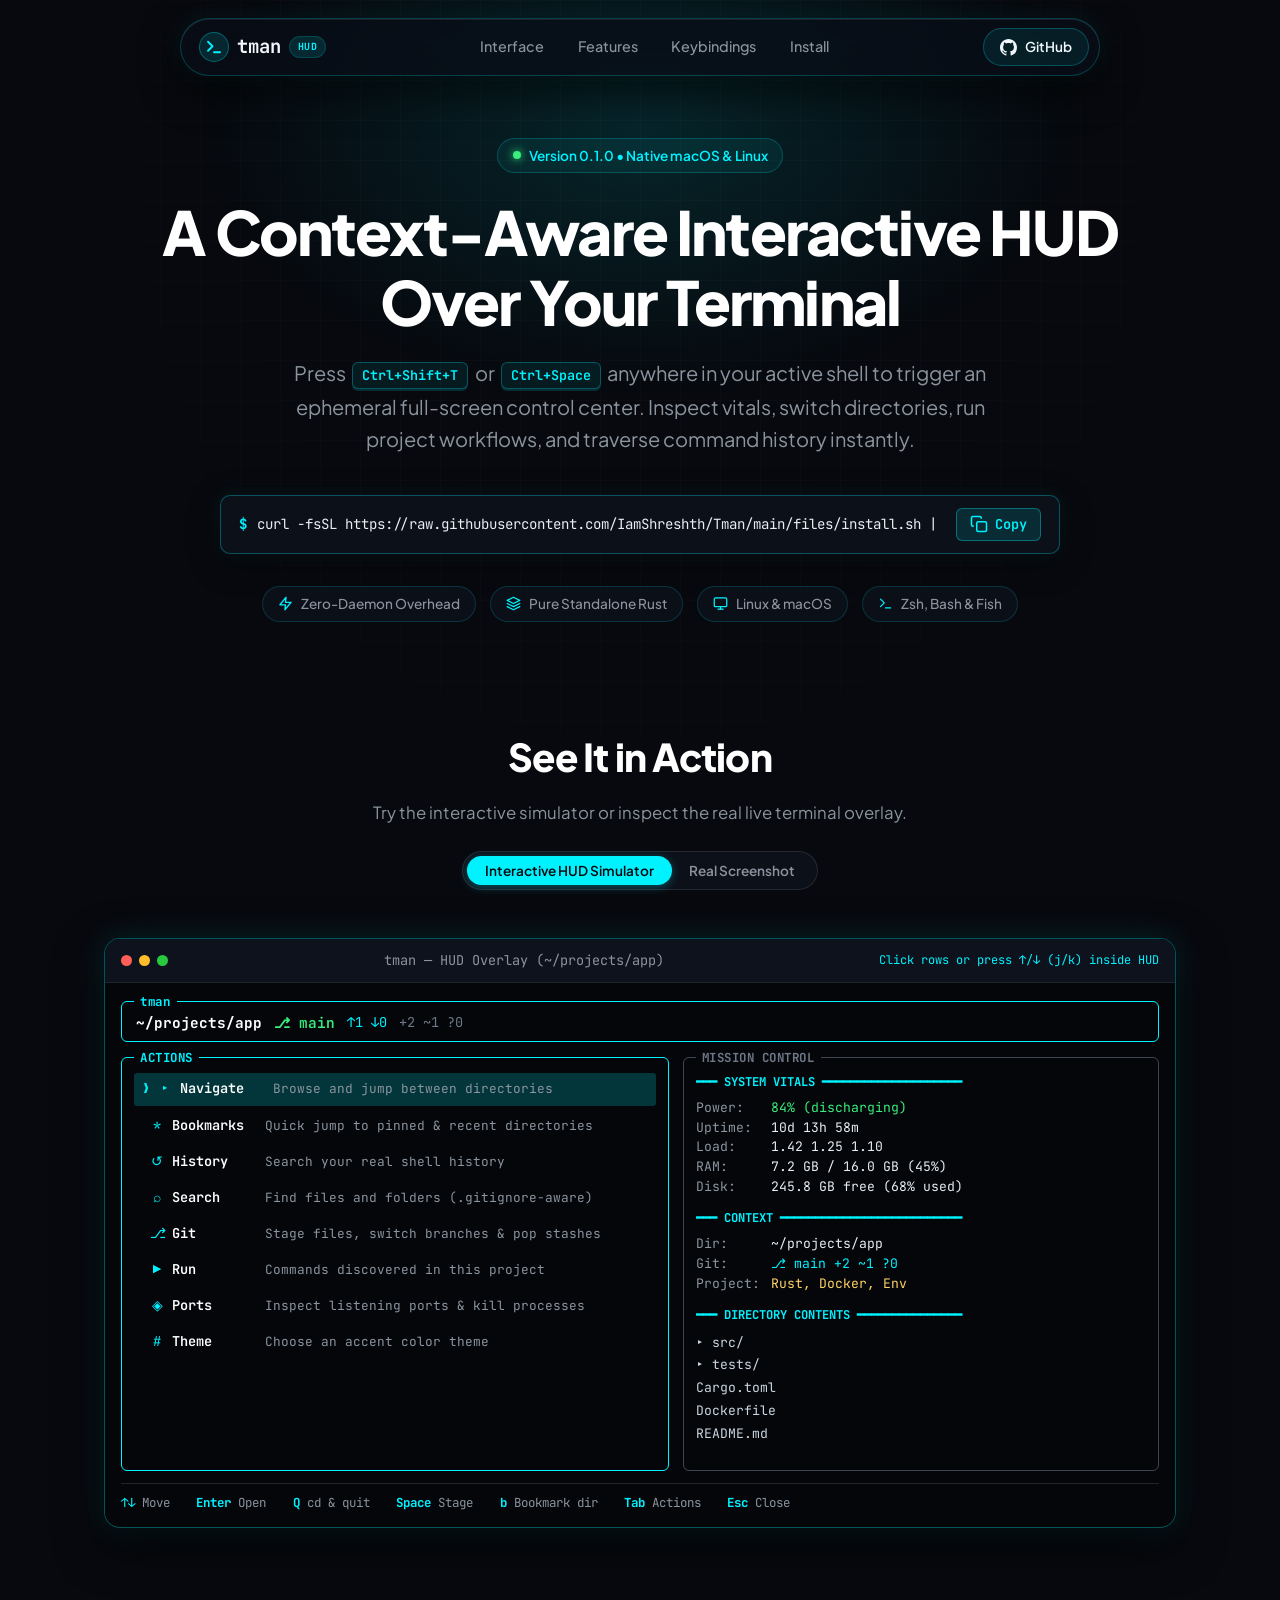
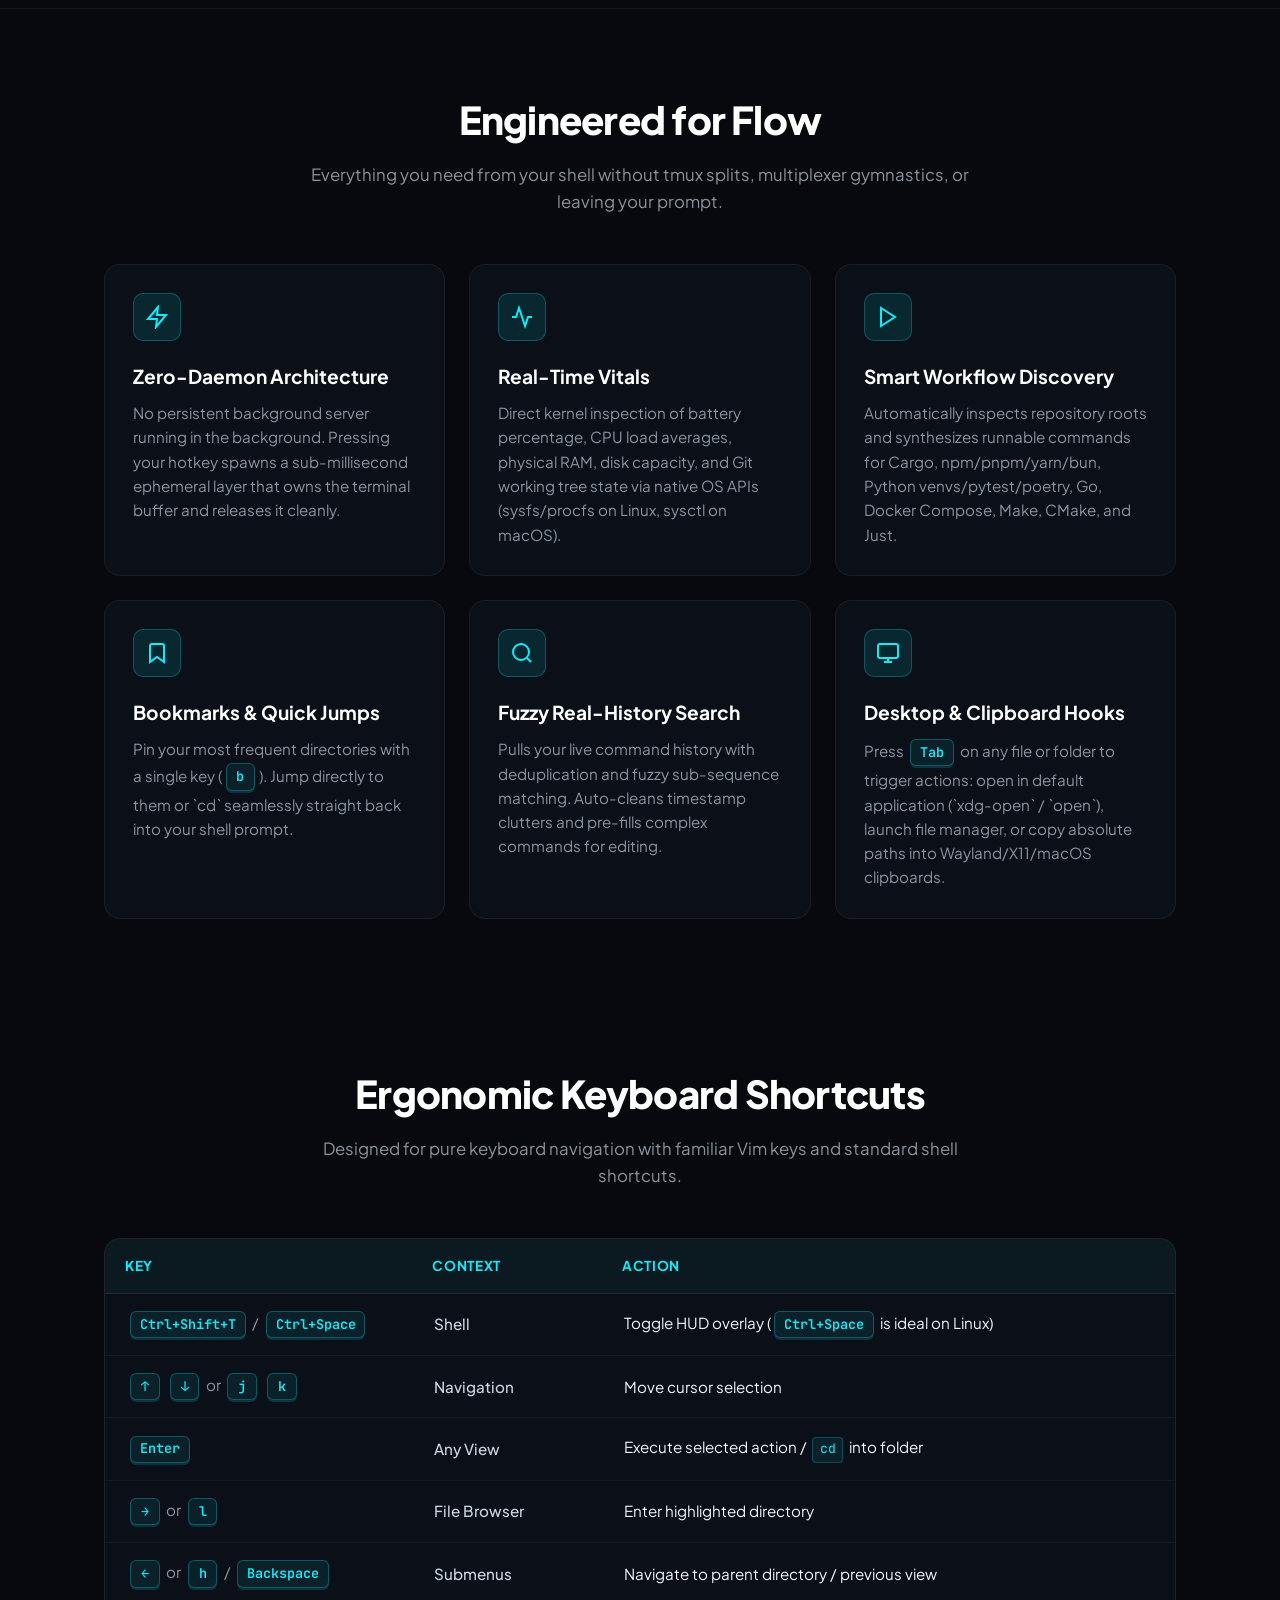
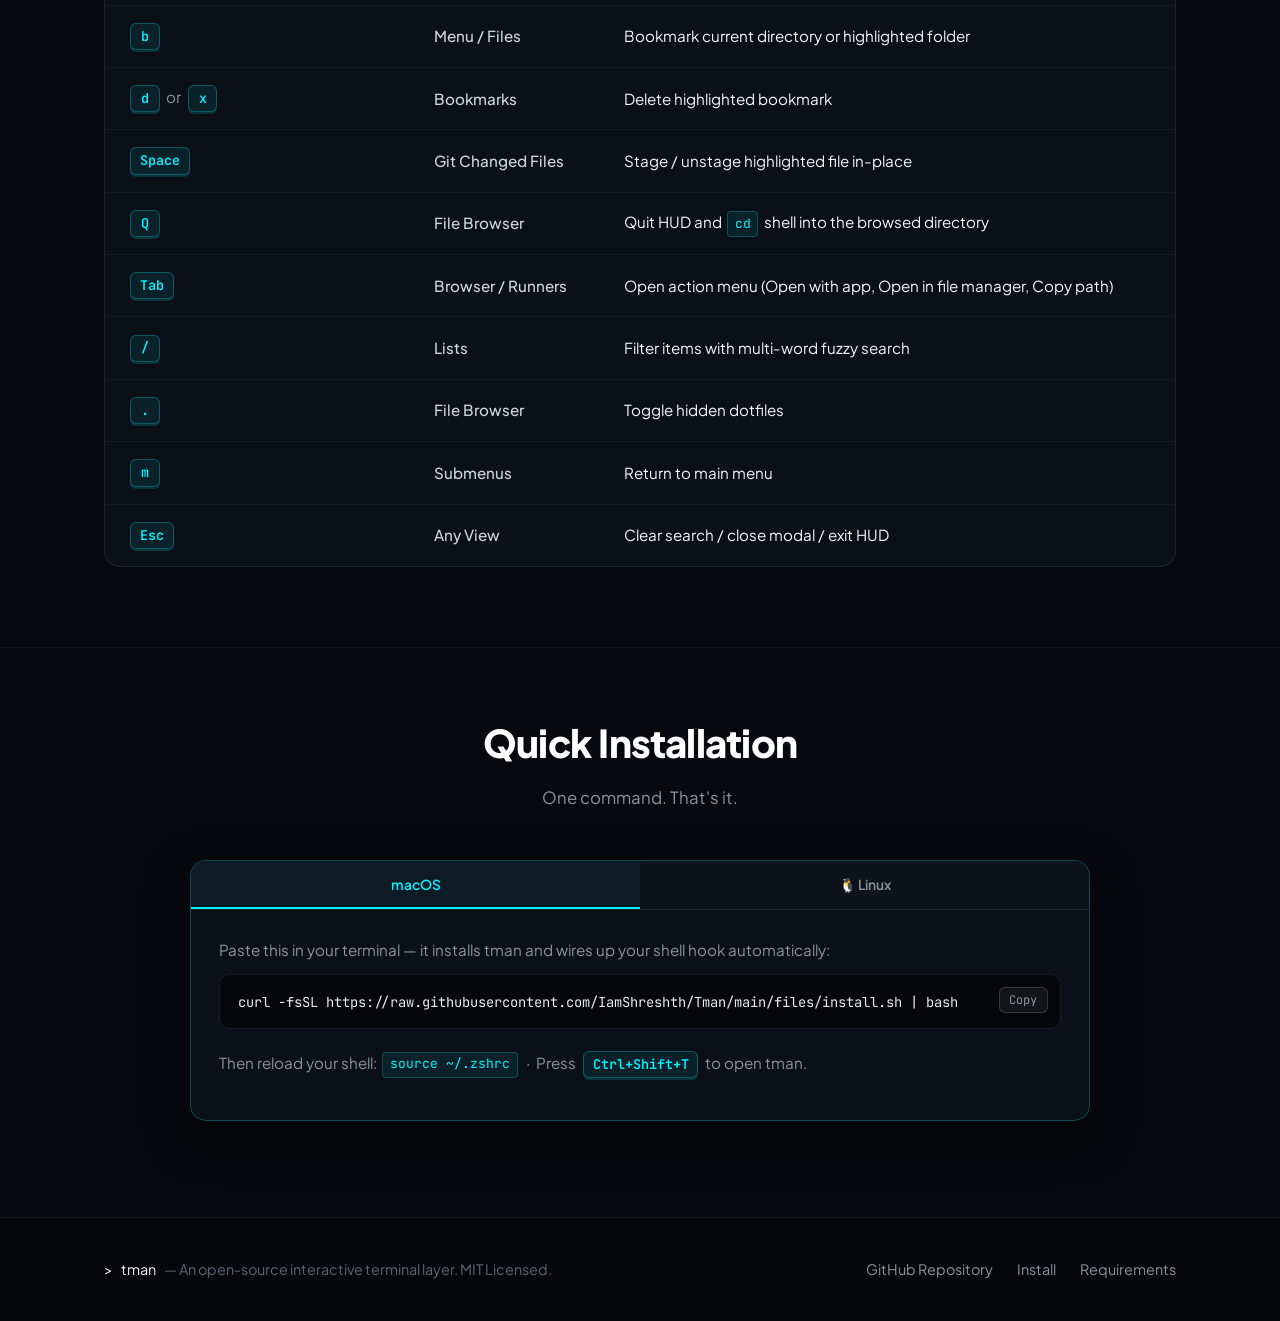
==== commit dc08b18a: "Merge branch 'main' into linux_ins" ====
--- a/docs/index.html
+++ b/docs/index.html
@@ -450,129 +450,37 @@
     <div class="container">
       <div class="section-header">
         <h2 class="section-title">Quick Installation</h2>
-        <p class="section-desc">Get started in seconds on macOS or Linux.</p>
+        <p class="section-desc">One command. That's it.</p>
       </div>
 
       <div class="install-tabs-card">
         <div class="install-tabs-nav" role="tablist">
-          <button class="inst-tab active" data-tab="curl" role="tab">
-            <svg viewBox="0 0 24 24" width="15" height="15" fill="none" stroke="currentColor" stroke-width="2" stroke-linecap="round" stroke-linejoin="round"><polyline points="4 17 10 11 4 5"></polyline><line x1="12" y1="19" x2="20" y2="19"></line></svg>
-            <span>Single-Step</span>
-          </button>
-          <button class="inst-tab" data-tab="macos" role="tab">
-            <svg viewBox="0 0 24 24" width="15" height="15" fill="none" stroke="currentColor" stroke-width="2" stroke-linecap="round" stroke-linejoin="round"><rect x="2" y="3" width="20" height="14" rx="2" ry="2"></rect><line x1="8" y1="21" x2="16" y2="21"></line><line x1="12" y1="17" x2="12" y2="21"></line></svg>
-            <span>macOS</span>
-          </button>
-          <button class="inst-tab" data-tab="distros" role="tab">
-            <svg viewBox="0 0 24 24" width="15" height="15" fill="none" stroke="currentColor" stroke-width="2" stroke-linecap="round" stroke-linejoin="round"><rect x="2" y="2" width="20" height="8" rx="2" ry="2"></rect><rect x="2" y="14" width="20" height="8" rx="2" ry="2"></rect><line x1="6" y1="6" x2="6.01" y2="6"></line><line x1="6" y1="18" x2="6.01" y2="18"></line></svg>
-            <span>Linux Distros</span>
-          </button>
-          <button class="inst-tab" data-tab="cargo" role="tab">
-            <svg viewBox="0 0 24 24" width="15" height="15" fill="none" stroke="currentColor" stroke-width="2" stroke-linecap="round" stroke-linejoin="round"><path d="M21 16V8a2 2 0 0 0-1-1.73l-7-4a2 2 0 0 0-2 0l-7 4A2 2 0 0 0 3 8v8a2 2 0 0 0 1 1.73l7 4a2 2 0 0 0 2 0l7-4A2 2 0 0 0 21 16z"></path><polyline points="3.27 6.96 12 12.01 20.73 6.96"></polyline><line x1="12" y1="22.08" x2="12" y2="12"></line></svg>
-            <span>Cargo (Rust)</span>
-          </button>
-          <button class="inst-tab" data-tab="source" role="tab">
-            <svg viewBox="0 0 24 24" width="15" height="15" fill="none" stroke="currentColor" stroke-width="2" stroke-linecap="round" stroke-linejoin="round"><polyline points="16 18 22 12 16 6"></polyline><polyline points="8 6 2 12 8 18"></polyline></svg>
-            <span>From Source</span>
-          </button>
-          <button class="inst-tab" data-tab="docker" role="tab">
-            <svg viewBox="0 0 24 24" width="15" height="15" fill="none" stroke="currentColor" stroke-width="2" stroke-linecap="round" stroke-linejoin="round"><path d="M22 12.5c-.5-.8-1.6-1.1-2.5-.9-.2-1.1-.9-2-1.9-2.5l-.4-.2-.2.4c-.4.8-.5 1.8-.2 2.6-.5.3-1.2.4-1.8.4H2.5c-.3 2.5.5 5 2.2 6.6C6.4 20.5 8.9 21 12 21c5.2 0 9-2.4 10.6-6.7.7.1 1.5 0 2-.5l.2-.2-.3-.3c-.6-.6-1.5-.9-2.5-.8z"></path></svg>
-            <span>Docker</span>
-          </button>
-        </div>
-
-        <div class="install-tab-content active" id="tab-curl">
-          <p class="tab-note">Downloads the standalone binary, detects architecture (x86_64 or aarch64), and configures your shell hook automatically:</p>
+          <button class="inst-tab active" data-tab="macos" role="tab" id="tab-btn-macos"> macOS</button>
+          <button class="inst-tab" data-tab="linux" role="tab" id="tab-btn-linux">🐧 Linux</button>
+        </div>
+
+        <!-- macOS -->
+        <div class="install-tab-content active" id="tab-macos">
+          <p class="tab-note">Paste this in your terminal — it installs tman and wires up your shell hook automatically:</p>
           <div class="code-block">
             <pre><code>curl -fsSL https://raw.githubusercontent.com/IamShreshth/Tman/main/files/install.sh | bash</code></pre>
             <button class="code-copy-btn" data-clipboard="curl -fsSL https://raw.githubusercontent.com/IamShreshth/Tman/main/files/install.sh | bash" aria-label="Copy command">Copy</button>
           </div>
-          <div class="tab-note mt-2">Then reload your active shell:</div>
+          <p class="tab-note mt-2">Then reload your shell: <code>source ~/.zshrc</code> &nbsp;·&nbsp; Press <kbd>Ctrl+Shift+T</kbd> to open tman.</p>
+        </div>
+
+        <!-- Linux -->
+        <div class="install-tab-content" id="tab-linux">
+          <p class="tab-note">Same single command — auto-detects your distro, arch (<code>x86_64</code> / <code>aarch64</code>), and libc (<code>glibc</code> / <code>musl</code>):</p>
           <div class="code-block">
-            <pre><code>source ~/.zshrc                        # Zsh
-source ~/.bashrc                       # Bash
-tman init fish | source                # Fish</code></pre>
-            <button class="code-copy-btn" data-clipboard="source ~/.zshrc" aria-label="Copy command">Copy</button>
-          </div>
-        </div>
-
-        <div class="install-tab-content" id="tab-macos">
-          <p class="tab-note"><strong>macOS (Apple Silicon M1/M2/M3/M4 &amp; Intel)</strong> — One-line installer (auto-runs <code>codesign</code> and configures <code>~/.zshrc</code>):</p>
-          <div class="code-block">
-            <pre><code>curl -fsSL https://raw.githubusercontent.com/IamShreshth/Tman/main/files/install.sh | bash
-source ~/.zshrc</code></pre>
-            <button class="code-copy-btn" data-clipboard="curl -fsSL https://raw.githubusercontent.com/IamShreshth/Tman/main/files/install.sh | bash && source ~/.zshrc" aria-label="Copy macOS one-liner">Copy</button>
-          </div>
-          <p class="tab-note mt-2"><strong>Homebrew + Cargo</strong> (Build from source on macOS):</p>
-          <div class="code-block">
-            <pre><code>brew install rust
-cargo install --git https://github.com/IamShreshth/Tman.git --locked
-echo 'eval "$(tman init zsh)"' >> ~/.zshrc && source ~/.zshrc</code></pre>
-            <button class="code-copy-btn" data-clipboard="brew install rust && cargo install --git https://github.com/IamShreshth/Tman.git --locked && echo 'eval &quot;$(tman init zsh)&quot;' >> ~/.zshrc && source ~/.zshrc" aria-label="Copy macOS Homebrew command">Copy</button>
-          </div>
-        </div>
-
-        <div class="install-tab-content" id="tab-distros">
-          <p class="tab-note"><strong>Arch Linux</strong> (Manjaro, EndeavourOS, CachyOS):</p>
-          <div class="code-block">
-            <pre><code>sudo pacman -S --needed --noconfirm base-devel git rust wl-clipboard xclip xdg-utils
-curl -fsSL https://raw.githubusercontent.com/IamShreshth/Tman/main/files/install.sh | bash</code></pre>
-            <button class="code-copy-btn" data-clipboard="sudo pacman -S --needed --noconfirm base-devel git rust wl-clipboard xclip xdg-utils && curl -fsSL https://raw.githubusercontent.com/IamShreshth/Tman/main/files/install.sh | bash" aria-label="Copy Arch command">Copy</button>
-          </div>
-          <p class="tab-note mt-2"><strong>Fedora</strong> (RHEL, CentOS Stream, Nobara):</p>
-          <div class="code-block">
-            <pre><code>sudo dnf install -y gcc git cargo rust wl-clipboard xclip xdg-utils
-curl -fsSL https://raw.githubusercontent.com/IamShreshth/Tman/main/files/install.sh | bash</code></pre>
-            <button class="code-copy-btn" data-clipboard="sudo dnf install -y gcc git cargo rust wl-clipboard xclip xdg-utils && curl -fsSL https://raw.githubusercontent.com/IamShreshth/Tman/main/files/install.sh | bash" aria-label="Copy Fedora command">Copy</button>
-          </div>
-          <p class="tab-note mt-2"><strong>Ubuntu / Debian</strong> (Linux Mint, Pop!_OS):</p>
-          <div class="code-block">
-            <pre><code>sudo apt update && sudo apt install -y build-essential curl git cargo rustc wl-clipboard xclip xdg-utils
-curl -fsSL https://raw.githubusercontent.com/IamShreshth/Tman/main/files/install.sh | bash</code></pre>
-            <button class="code-copy-btn" data-clipboard="sudo apt update && sudo apt install -y build-essential curl git cargo rustc wl-clipboard xclip xdg-utils && curl -fsSL https://raw.githubusercontent.com/IamShreshth/Tman/main/files/install.sh | bash" aria-label="Copy Ubuntu command">Copy</button>
-          </div>
-        </div>
-
-        <div class="install-tab-content" id="tab-cargo">
-          <p class="tab-note">Compile and install via Cargo directly from the repository:</p>
-          <div class="code-block">
-            <pre><code>cargo install --git https://github.com/IamShreshth/Tman.git --locked</code></pre>
-            <button class="code-copy-btn" data-clipboard="cargo install --git https://github.com/IamShreshth/Tman.git --locked" aria-label="Copy command">Copy</button>
-          </div>
-          <div class="tab-note mt-2">Append the hook to your shell configuration:</div>
-          <div class="code-block">
-            <pre><code>echo 'eval "$(tman init zsh)"' >> ~/.zshrc                        # Zsh
-echo 'eval "$(tman init bash)"' >> ~/.bashrc                      # Bash
-echo 'tman init fish | source' >> ~/.config/fish/config.fish      # Fish</code></pre>
-            <button class="code-copy-btn" data-clipboard="echo 'eval &quot;$(tman init zsh)&quot;' >> ~/.zshrc" aria-label="Copy command">Copy</button>
-          </div>
-        </div>
-
-        <div class="install-tab-content" id="tab-source">
-          <p class="tab-note">Clone the repository and run the local builder:</p>
-          <div class="code-block">
-            <pre><code>git clone https://github.com/IamShreshth/Tman.git
-cd Tman
-./files/install.sh</code></pre>
-            <button class="code-copy-btn" data-clipboard="git clone https://github.com/IamShreshth/Tman.git &amp;&amp; cd Tman &amp;&amp; ./files/install.sh" aria-label="Copy command">Copy</button>
-          </div>
-        </div>
-
-        <div class="install-tab-content" id="tab-docker">
-          <p class="tab-note">Test the Linux build without modifying your local system:</p>
-          <div class="code-block">
-            <pre><code># Run tests inside clean Linux container:
-docker run --rm -v "$PWD":/usr/src/tman -w /usr/src/tman rust:slim cargo test
-
-# Launch the interactive overlay in Linux:
-docker run --rm -it -v "$PWD":/usr/src/tman -w /usr/src/tman rust:slim cargo run -- ui</code></pre>
-            <button class="code-copy-btn" data-clipboard="docker run --rm -it -v &quot;$PWD&quot;:/usr/src/tman -w /usr/src/tman rust:slim cargo run -- ui" aria-label="Copy command">Copy</button>
-          </div>
+            <pre><code>curl -fsSL https://raw.githubusercontent.com/IamShreshth/Tman/main/files/install.sh | bash</code></pre>
+            <button class="code-copy-btn" data-clipboard="curl -fsSL https://raw.githubusercontent.com/IamShreshth/Tman/main/files/install.sh | bash" aria-label="Copy command">Copy</button>
+          </div>
+          <p class="tab-note mt-2">Then reload your shell: <code>source ~/.bashrc</code> &nbsp;·&nbsp; Use <kbd>Ctrl+Space</kbd> on Linux (many terminals intercept <kbd>Ctrl+Shift+T</kbd>).</p>
         </div>
       </div>
     </div>
   </section>
-
   <!-- Footer -->
   <footer class="site-footer">
     <div class="container footer-inner">
@@ -583,6 +491,7 @@
       </div>
       <div class="footer-right">
         <a href="https://github.com/IamShreshth/Tman" target="_blank" rel="noopener noreferrer">GitHub Repository</a>
+        <a href="#install">Install</a>
         <a href="requirements.txt">Requirements</a>
       </div>
     </div>
--- a/docs/style.css
+++ b/docs/style.css
@@ -104,101 +104,146 @@
   font-family: var(--font-mono);
 }
 
+:not(pre) > code {
+  display: inline-block;
+  padding: 0.1rem 0.42rem;
+  margin: 0 0.15rem;
+  font-size: 0.86em;
+  color: var(--cyan-primary);
+  background: rgba(0, 242, 255, 0.08);
+  border: 1px solid rgba(0, 242, 255, 0.22);
+  border-radius: 4px;
+}
+
 kbd {
-  display: inline-block;
-  padding: 0.15rem 0.5rem;
-  font-size: 0.85em;
+  display: inline-flex;
+  align-items: center;
+  justify-content: center;
+  min-width: 1.85rem;
+  height: 1.7rem;
+  padding: 0 0.55rem;
+  margin: 0.12rem 0.22rem;
+  font-size: 0.84rem;
+  line-height: 1;
   font-family: var(--font-mono);
   font-weight: 600;
   color: var(--cyan-primary);
   background: rgba(0, 242, 255, 0.08);
-  border: 1px solid rgba(0, 242, 255, 0.25);
+  border: 1px solid rgba(0, 242, 255, 0.28);
   border-radius: var(--radius-sm);
-  box-shadow: 0 2px 0 rgba(0, 242, 255, 0.15);
-}
-
-/* Header */
+  box-shadow: 0 2px 0 rgba(0, 242, 255, 0.16);
+  vertical-align: middle;
+}
+
+/* Floating Rounded Pill Navbar */
 .site-header {
   position: sticky;
-  top: 0;
+  top: 1.15rem;
   z-index: 100;
-  background: rgba(7, 9, 14, 0.8);
-  backdrop-filter: blur(14px);
-  -webkit-backdrop-filter: blur(14px);
-  border-bottom: 1px solid rgba(255, 255, 255, 0.06);
-}
-
-.header-inner {
+  padding: 0 1.25rem;
+  pointer-events: none;
+}
+
+.header-pill {
+  pointer-events: auto;
+  max-width: 920px;
+  margin: 0 auto;
+  height: 58px;
+  padding: 0 0.65rem 0 1.15rem;
   display: flex;
   align-items: center;
   justify-content: space-between;
-  height: 64px;
+  background: rgba(10, 14, 22, 0.78);
+  backdrop-filter: blur(18px) saturate(160%);
+  -webkit-backdrop-filter: blur(18px) saturate(160%);
+  border: 1px solid rgba(0, 242, 255, 0.22);
+  border-radius: var(--radius-full);
+  box-shadow: 0 14px 40px rgba(0, 0, 0, 0.65), 0 0 24px rgba(0, 242, 255, 0.08), inset 0 1px 0 rgba(255, 255, 255, 0.08);
+  transition: var(--transition);
+}
+.header-pill:hover {
+  border-color: rgba(0, 242, 255, 0.38);
+  box-shadow: 0 16px 44px rgba(0, 0, 0, 0.75), 0 0 30px rgba(0, 242, 255, 0.13), inset 0 1px 0 rgba(255, 255, 255, 0.12);
 }
 
 .brand {
   display: flex;
   align-items: center;
-  gap: 0.4rem;
+  gap: 0.5rem;
   font-family: var(--font-mono);
-  font-size: 1.25rem;
+  font-size: 1.18rem;
   font-weight: 700;
   color: var(--text-main);
 }
-.brand-terminal {
+.brand-icon {
+  display: inline-flex;
+  align-items: center;
+  justify-content: center;
+  width: 30px;
+  height: 30px;
+  border-radius: 50%;
+  background: rgba(0, 242, 255, 0.12);
+  border: 1px solid rgba(0, 242, 255, 0.3);
   color: var(--cyan-primary);
 }
 .brand-badge {
-  font-size: 0.65rem;
-  padding: 0.1rem 0.4rem;
+  font-size: 0.62rem;
+  padding: 0.12rem 0.45rem;
   background: rgba(0, 242, 255, 0.12);
   border: 1px solid var(--border-color);
   color: var(--cyan-primary);
-  border-radius: var(--radius-sm);
-  letter-spacing: 0.05em;
+  border-radius: var(--radius-full);
+  letter-spacing: 0.06em;
   font-weight: 700;
 }
 
 .nav-links {
   display: flex;
   align-items: center;
-  gap: 1.5rem;
+  gap: 0.3rem;
 }
 .nav-links a {
   color: var(--text-muted);
-  font-size: 0.95rem;
+  font-size: 0.9rem;
   font-weight: 500;
+  padding: 0.42rem 0.9rem;
+  border-radius: var(--radius-full);
+  transition: var(--transition);
 }
 .nav-links a:hover {
   color: var(--cyan-primary);
+  background: rgba(0, 242, 255, 0.08);
 }
 
 /* Buttons */
 .btn {
   display: inline-flex;
   align-items: center;
-  gap: 0.5rem;
+  gap: 0.45rem;
   font-family: var(--font-sans);
   font-weight: 600;
-  font-size: 0.95rem;
-  padding: 0.6rem 1.25rem;
+  font-size: 0.9rem;
+  padding: 0.55rem 1.15rem;
   border-radius: var(--radius-md);
   cursor: pointer;
   border: 1px solid transparent;
   transition: var(--transition);
 }
-.btn-sm {
-  padding: 0.4rem 0.9rem;
+.btn-pill {
+  padding: 0.45rem 1rem;
   font-size: 0.85rem;
+  border-radius: var(--radius-full);
 }
 .btn-secondary {
-  background: rgba(255, 255, 255, 0.05);
-  border-color: rgba(255, 255, 255, 0.12);
+  background: rgba(0, 242, 255, 0.08);
+  border-color: rgba(0, 242, 255, 0.25);
   color: var(--text-main);
 }
 .btn-secondary:hover {
-  background: rgba(255, 255, 255, 0.1);
-  border-color: rgba(255, 255, 255, 0.25);
+  background: rgba(0, 242, 255, 0.18);
+  border-color: var(--cyan-primary);
   color: #fff;
+  box-shadow: 0 0 16px rgba(0, 242, 255, 0.2);
 }
 
 /* Hero Section */
@@ -256,23 +301,27 @@
   display: flex;
   align-items: center;
   justify-content: space-between;
-  max-width: 680px;
+  max-width: 840px;
   margin: 0 auto 2rem;
   background: rgba(13, 18, 28, 0.85);
   border: 1px solid rgba(0, 242, 255, 0.3);
   box-shadow: 0 8px 32px rgba(0, 0, 0, 0.4), 0 0 20px rgba(0, 242, 255, 0.08);
   border-radius: var(--radius-md);
-  padding: 0.75rem 1rem;
+  padding: 0.75rem 1.1rem;
   gap: 1rem;
 }
 .terminal-prompt-bar {
   display: flex;
   align-items: center;
-  gap: 0.75rem;
+  gap: 0.65rem;
   font-family: var(--font-mono);
-  font-size: 0.95rem;
+  font-size: 0.88rem;
   overflow-x: auto;
   white-space: nowrap;
+  scrollbar-width: none;
+}
+.terminal-prompt-bar::-webkit-scrollbar {
+  display: none;
 }
 .prompt-prefix {
   color: var(--cyan-primary);
@@ -314,19 +363,29 @@
   display: flex;
   flex-wrap: wrap;
   justify-content: center;
-  gap: 1rem;
+  gap: 0.85rem;
 }
 .tag {
   display: inline-flex;
   align-items: center;
-  gap: 0.4rem;
+  gap: 0.5rem;
   font-size: 0.85rem;
   font-weight: 500;
-  color: var(--text-dim);
-  background: rgba(255, 255, 255, 0.03);
-  border: 1px solid rgba(255, 255, 255, 0.06);
-  padding: 0.3rem 0.75rem;
+  color: var(--text-muted);
+  background: rgba(13, 18, 28, 0.75);
+  border: 1px solid rgba(0, 242, 255, 0.16);
+  padding: 0.4rem 0.95rem;
   border-radius: var(--radius-full);
+  transition: var(--transition);
+}
+.tag:hover {
+  border-color: rgba(0, 242, 255, 0.4);
+  color: var(--text-main);
+  transform: translateY(-1px);
+}
+.tag-svg {
+  color: var(--cyan-primary);
+  flex-shrink: 0;
 }
 
 /* Section Header */
@@ -418,48 +477,72 @@
 
 /* Authentic TUI HUD Styling */
 .hud-frame {
-  padding: 1rem;
-  background: #000;
+  padding: 1.15rem 1rem 0.85rem;
+  background: #04060a;
   color: #fff;
 }
 
+.hud-box-title {
+  position: absolute;
+  top: -0.62rem;
+  left: 0.75rem;
+  padding: 0 0.4rem;
+  background: #04060a;
+  color: var(--cyan-primary);
+  font-size: 0.78rem;
+  font-weight: 700;
+  letter-spacing: 0.04em;
+}
+.hud-box-title-dim {
+  color: #6e7887;
+}
+
 .hud-header {
+  position: relative;
   border: 1px solid var(--cyan-primary);
-  border-radius: 4px;
-  padding: 0.4rem 0.75rem;
-  margin-bottom: 0.75rem;
-  display: flex;
+  border-radius: 6px;
+  padding: 0.55rem 0.85rem 0.45rem;
+  margin-bottom: 0.9rem;
+  display: flex;
+  flex-wrap: wrap;
+  align-items: center;
   gap: 0.75rem;
-  font-size: 0.95rem;
-}
-.hud-app-name {
-  color: var(--cyan-primary);
-  font-weight: 700;
+  font-size: 0.9rem;
 }
 .hud-breadcrumb {
   color: #fff;
+  font-weight: 700;
+}
+.hud-git-branch {
+  color: var(--green);
+  font-weight: 600;
+}
+.hud-git-sync {
+  color: var(--cyan-primary);
+  font-size: 0.85rem;
+}
+.hud-git-stat {
+  color: #6e7887;
+  font-size: 0.85rem;
 }
 
 .hud-body {
   display: grid;
   grid-template-columns: 1.15fr 1fr;
-  gap: 0.75rem;
-  min-height: 380px;
+  gap: 0.85rem;
+  min-height: 390px;
 }
 
 .hud-panel {
-  border: 1px solid rgba(0, 242, 255, 0.4);
-  border-radius: 4px;
-  padding: 0.75rem;
+  position: relative;
+  border: 1px solid var(--cyan-primary);
+  border-radius: 6px;
+  padding: 0.95rem 0.75rem 0.75rem;
   display: flex;
   flex-direction: column;
 }
-.hud-panel .panel-header {
-  font-weight: 700;
-  color: var(--cyan-primary);
-  font-size: 0.85rem;
-  margin-bottom: 0.6rem;
-  letter-spacing: 0.05em;
+.hud-panel.hud-right {
+  border-color: rgba(110, 120, 135, 0.55);
 }
 
 .hud-list {
@@ -519,12 +602,12 @@
 }
 .sub-block-title {
   color: var(--cyan-primary);
-  font-size: 0.75rem;
+  font-size: 0.76rem;
   font-weight: 700;
-  border-bottom: 1px solid rgba(0, 242, 255, 0.25);
-  padding-bottom: 0.25rem;
-  margin-bottom: 0.4rem;
-  letter-spacing: 0.05em;
+  margin-bottom: 0.35rem;
+  white-space: nowrap;
+  overflow: hidden;
+  text-overflow: ellipsis;
 }
 .vitals-row {
   display: flex;
@@ -552,12 +635,13 @@
 }
 
 .hud-footer {
-  border-top: 1px solid rgba(255, 255, 255, 0.15);
+  border-top: 1px solid rgba(255, 255, 255, 0.12);
   margin-top: 0.75rem;
-  padding-top: 0.5rem;
-  display: flex;
-  gap: 1rem;
-  font-size: 0.8rem;
+  padding-top: 0.55rem;
+  display: flex;
+  flex-wrap: wrap;
+  gap: 0.85rem 1.15rem;
+  font-size: 0.78rem;
   color: #8b949e;
 }
 .footer-key {
@@ -658,9 +742,20 @@
   letter-spacing: 0.05em;
 }
 .key-table td {
-  padding: 0.9rem 1.25rem;
+  padding: 0.95rem 1.35rem;
   border-bottom: 1px solid rgba(255, 255, 255, 0.04);
   font-size: 0.95rem;
+  vertical-align: middle;
+}
+.key-table td:first-child {
+  white-space: nowrap;
+  min-width: 240px;
+  color: var(--text-muted);
+}
+.key-table td:nth-child(2) {
+  white-space: nowrap;
+  color: #cbd5e1;
+  font-weight: 500;
 }
 .key-table tr:last-child td {
   border-bottom: none;
@@ -675,7 +770,7 @@
   border-top: 1px solid rgba(255, 255, 255, 0.05);
 }
 .install-tabs-card {
-  max-width: 820px;
+  max-width: 900px;
   margin: 0 auto;
   background: var(--bg-card);
   border: 1px solid rgba(0, 242, 255, 0.25);
@@ -688,19 +783,38 @@
   background: #0d121c;
   border-bottom: 1px solid rgba(255, 255, 255, 0.08);
   overflow-x: auto;
+  scrollbar-width: none;
+}
+.install-tabs-nav::-webkit-scrollbar {
+  display: none;
 }
 .inst-tab {
+  flex: 1;
+  display: inline-flex;
+  align-items: center;
+  justify-content: center;
+  gap: 0.45rem;
   background: transparent;
   border: none;
   border-bottom: 2px solid transparent;
   color: var(--text-muted);
   font-family: var(--font-sans);
   font-weight: 600;
-  font-size: 0.9rem;
-  padding: 0.9rem 1.25rem;
+  font-size: 0.86rem;
+  padding: 0.9rem 0.85rem;
   cursor: pointer;
   white-space: nowrap;
   transition: var(--transition);
+}
+.inst-tab svg {
+  color: var(--cyan-primary);
+  opacity: 0.75;
+  flex-shrink: 0;
+  transition: var(--transition);
+}
+.inst-tab:hover svg,
+.inst-tab.active svg {
+  opacity: 1;
 }
 .inst-tab:hover {
   color: #fff;
@@ -729,14 +843,20 @@
   background: #05070a;
   border: 1px solid rgba(255, 255, 255, 0.08);
   border-radius: var(--radius-md);
-  padding: 1rem;
+  padding: 0.95rem 5rem 0.95rem 1.1rem;
 }
 .code-block pre {
   margin: 0;
   overflow-x: auto;
-  font-size: 0.9rem;
+  white-space: pre-wrap;
+  word-break: break-word;
+  font-size: 0.86rem;
   color: #e6edf3;
-  line-height: 1.5;
+  line-height: 1.6;
+  scrollbar-width: none;
+}
+.code-block pre::-webkit-scrollbar {
+  display: none;
 }
 .code-copy-btn {
   position: absolute;
